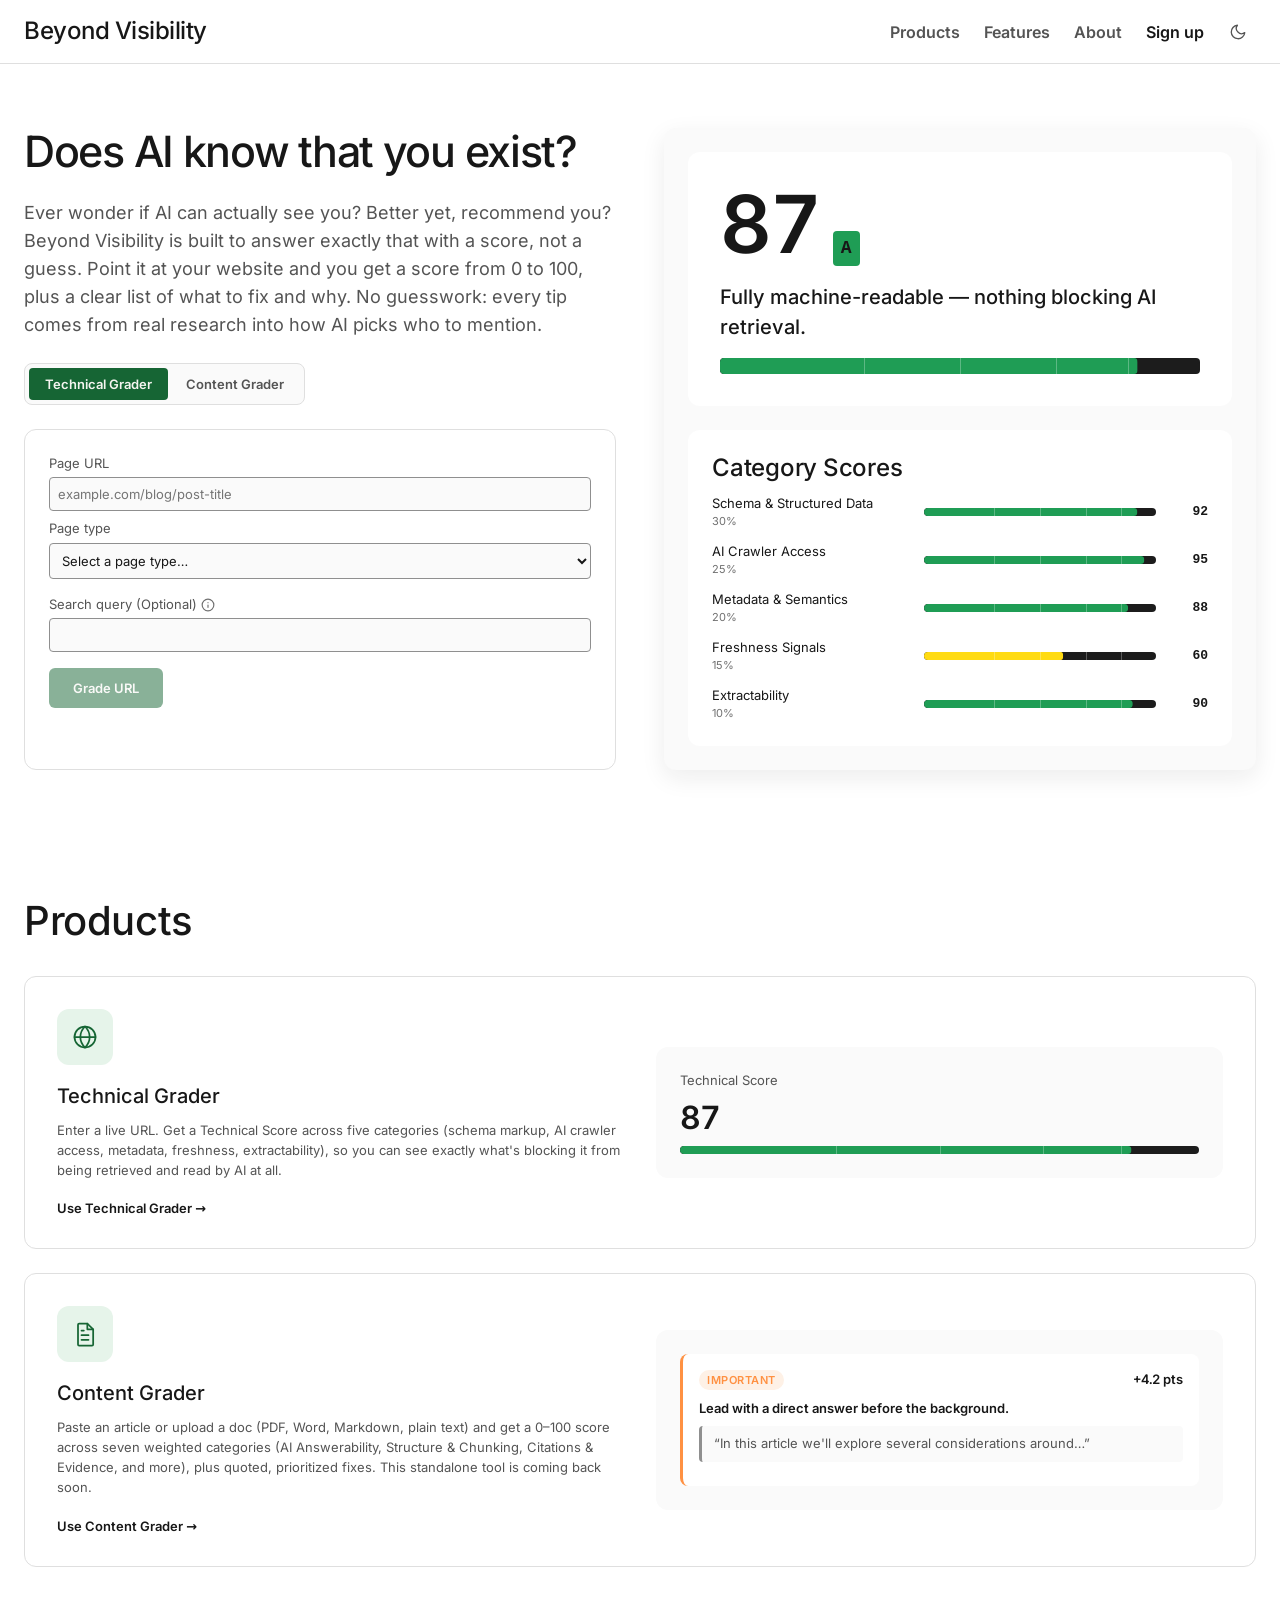
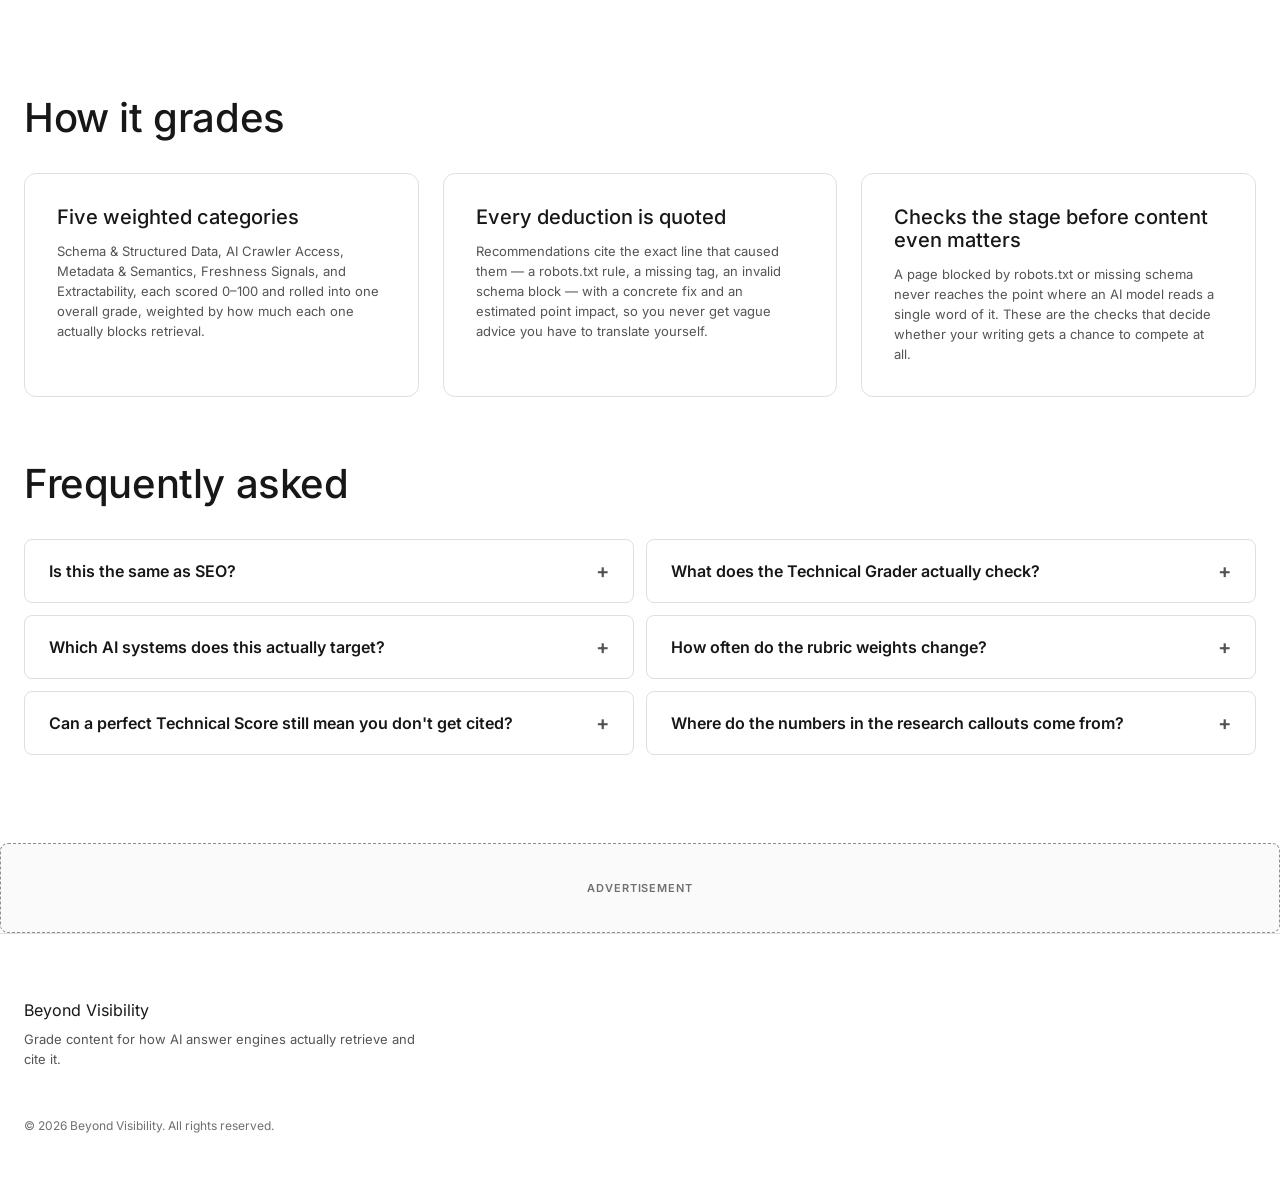
==== 101/index.html @ c67749f2 "Deploy of bhagya-d36/AEO-Grader@972a83f." ====
<!doctype html>
<html lang="en">
  <head>
    <meta charset="UTF-8" />
    <link rel="icon" type="image/svg+xml" href="/favicon.svg" />
    <meta name="viewport" content="width=device-width, initial-scale=1.0" />
    <meta name="color-scheme" content="light dark" />
    <meta name="theme-color" content="#ffffff" />

    <title>AEO & AISO Explained | Beyond Visibility</title>
    <meta name="description" content="What AEO and AISO mean, how they evolved from SEO, and exactly what Beyond Visibility measures so your content and site get cited by AI answer engines." />
    <link rel="canonical" href="https://beyondvisibility.live/101" />
    <meta name="robots" content="index,follow,max-snippet:-1,max-image-preview:large,max-video-preview:-1" />

    <meta property="og:type" content="article" />
    <meta property="og:title" content="AEO & AISO Explained | Beyond Visibility" />
    <meta property="og:description" content="What AEO and AISO mean, how they evolved from SEO, and exactly what Beyond Visibility measures so your content and site get cited by AI answer engines." />
    <meta property="og:url" content="https://beyondvisibility.live/101" />
    <meta property="og:image" content="https://beyondvisibility.live/og.png" />
    <meta property="og:site_name" content="Beyond Visibility" />
    <meta property="article:published_time" content="2026-08-23" />
    <meta property="article:modified_time" content="2026-09-10" />
    <meta name="twitter:card" content="summary_large_image" />
    <meta name="twitter:title" content="AEO & AISO Explained | Beyond Visibility" />
    <meta name="twitter:description" content="What AEO and AISO mean, how they evolved from SEO, and exactly what Beyond Visibility measures so your content and site get cited by AI answer engines." />
    <meta name="twitter:image" content="https://beyondvisibility.live/og.png" />

    <script type="application/ld+json">
    {
      "@context": "https://schema.org",
      "@graph": [
        {
          "@type": "TechArticle",
          "headline": "Getting cited is the new getting ranked",
          "description": "What AEO and AISO mean, how they evolved from SEO, and exactly what Beyond Visibility measures so your content and site get cited by AI answer engines.",
          "datePublished": "2026-08-23",
          "dateModified": "2026-09-10",
          "author": { "@type": "Person", "name": "Bhagya Dissanayake" },
          "publisher": {
            "@type": "Organization",
            "name": "Beyond Visibility",
            "url": "https://beyondvisibility.live/",
            "logo": "https://beyondvisibility.live/favicon.svg"
          },
          "mainEntityOfPage": "https://beyondvisibility.live/101",
          "speakable": {
            "@type": "SpeakableSpecification",
            "cssSelector": [".about-hero h1", ".about-hero-lead"]
          }
        },
        {
          "@type": "BreadcrumbList",
          "itemListElement": [
            { "@type": "ListItem", "position": 1, "name": "Home", "item": "https://beyondvisibility.live/" },
            { "@type": "ListItem", "position": 2, "name": "About", "item": "https://beyondvisibility.live/101" }
          ]
        }
      ]
    }
    </script>

    <script>
      (function () {
        try {
          var stored = localStorage.getItem("theme-preference");
          if (stored === "light" || stored === "dark") {
            document.documentElement.dataset.theme = stored;
          }
        } catch (e) {
          // localStorage unavailable (private mode, etc.) — falls back to
          // system preference via the CSS media query, no toggle persistence
        }
      })();
    </script>
    <script type="module" crossorigin src="/assets/main-W1hz02_T.js"></script>
    <link rel="stylesheet" crossorigin href="/assets/main-C7XiqVq6.css">
  </head>
  <body>
    <div id="root"><header class="marketing-nav"><div class="top-bar-brand"><a class="wordmark" href="/">Beyond Visibility</a></div><nav class="marketing-nav-links" aria-label="Primary"><div class="nav-dropdown"><button type="button" class="nav-dropdown-trigger" aria-haspopup="true">Products</button><ul class="nav-dropdown-menu"><li><a href="/#product-web-grader">Technical Grader</a></li><li><a href="/#product-content-grader">Content Grader</a></li></ul></div><a href="/#features">Features</a><a class="marketing-nav-link" href="/101" aria-current="page">About</a></nav><div class="marketing-nav-actions"><button type="button" class="link-button">Sign up</button><button type="button" class="theme-toggle" aria-label="Switch to dark mode" title="Switch to dark mode"><svg width="18" height="18" viewBox="0 0 24 24" fill="none" stroke="currentColor" stroke-width="1.75" stroke-linecap="round" stroke-linejoin="round" aria-hidden="true"><path d="M21 12.79A9 9 0 1 1 11.21 3 7 7 0 0 0 21 12.79z"></path></svg></button></div></header><main class="about"><div class="about-layout"><nav class="about-toc" aria-label="On this page"><span class="about-toc-heading">On this page</span><ul><li><button type="button" aria-current="true">The shift</button></li><li><button type="button">AEO, AISO</button></li><li><button type="button">From SEO to AEO</button></li><li><button type="button">What&#x27;s new, what&#x27;s not</button></li><li><button type="button">How engines read you</button></li><li><button type="button">What we measure</button></li><li><button type="button">How grading works</button></li><li><button type="button">Why it matters</button></li><li><button type="button">What we don&#x27;t claim</button></li></ul></nav><div class="about-content"><section class="about-hero"><span class="about-eyebrow">About Beyond Visibility</span><h1>Getting cited is the new getting ranked.</h1><p class="about-hero-lead">For twenty-five years, being found online meant ranking a page. Increasingly, it means being the sentence an AI model quotes when it answers someone directly: a different game, with different rules. This page covers what those rules are, where they came from, and exactly what Beyond Visibility measures to help you win at them.</p></section><section class="about-section" id="shift"><h2>The shift</h2><p>A search engine hands someone ten blue links and lets them do the reading. An answer engine reads for them, and once it has answered, most people never click through to check its sources.</p><div class="about-shift-compare" aria-hidden="true"><div class="about-shift-panel"><span class="about-shift-label">The old way</span><div class="about-serp-row"></div><div class="about-serp-row"></div><div class="about-serp-row"></div></div><div class="about-shift-panel about-shift-panel-answer"><span class="about-shift-label">The new way</span><div class="about-answer-block"><span class="about-answer-line"></span><span class="about-answer-line"></span><span class="about-answer-line about-answer-line-short"></span><div class="about-answer-chips"><span class="about-answer-chip">1</span><span class="about-answer-chip">2</span></div></div></div></div><p class="about-shift-caption">Only one of these rows has a chance of being you. The question the rest of this page answers: how do you get into it?</p></section><section class="about-section" id="letters"><h2>AEO and AISO, decoded</h2><p>AEO and AISO get used almost interchangeably online, but they&#x27;re not the same question. Beyond Visibility&#x27;s two products map onto exactly this split.</p><div class="about-letter-grid"><div class="feature-card about-letter-card"><span class="about-letter-abbr">AEO</span><h3>Answer Engine Optimization</h3><dl><dt>In plain English</dt><dd>Getting your content picked as the answer, or cited inside one, when there&#x27;s no single blue link to click.</dd><dt>Technically</dt><dd>Structuring and writing content so it can be extracted as a direct answer, or pulled into a generated summary as a cited source, by a retrieval-augmented system.</dd><dt>What it asks</dt><dd class="about-letter-asks">“If someone asks this question, would an AI actually lift an answer from my page, or cite it while answering?”</dd></dl></div><div class="feature-card about-letter-card"><span class="about-letter-abbr">AISO</span><h3>AI Search Optimization</h3><dl><dt>In plain English</dt><dd>The layer underneath AEO: making sure AI systems can find and read you at all.</dd><dt>Technically</dt><dd>The prerequisite technical layer (crawlability, structured data, machine-readable metadata) that decides whether a page is eligible for retrieval in the first place.</dd><dt>What it asks</dt><dd class="about-letter-asks">“Can an AI crawler even reach my page, parse it, and understand what it is?”</dd></dl></div></div><div class="about-callout"><p><strong>AISO</strong> gets you in the door. <strong>AEO</strong> gets you the answer, and the citation that can come with it. The Technical Grader scores AISO&#x27;s prerequisites from a live URL: crawler access, schema, metadata. AEO itself — whether what&#x27;s actually on the page is answer-shaped and citation-worthy — is what the Content Grader scores, and it&#x27;s coming back soon.</p></div></section><section class="about-section" id="evolution"><h2>How we got here: SEO → AEO</h2><p>None of this happened overnight. Each era optimized for a slightly different signal, and the signal AI answer engines optimize for today is the direct descendant of all of them.</p><ol class="about-timeline"><li><span class="about-timeline-years">1997–2011</span><div class="about-timeline-body"><h3>Keywords &amp; backlinks</h3><p>Rank by matching query keywords and counting inbound links. You optimized for the word, not the meaning.</p></div></li><li><span class="about-timeline-years">2011–2015</span><div class="about-timeline-body"><h3>Content quality &amp; E-E-A-T</h3><p>Panda and Penguin punish thin, spun content. Depth, expertise, and trustworthy sourcing start to outweigh keyword density.</p></div></li><li><span class="about-timeline-years">2015–2018</span><div class="about-timeline-body"><h3>Mobile-first &amp; voice</h3><p>Mobile-first indexing and voice assistants push writing toward direct, conversational answers to spoken questions.</p></div></li><li><span class="about-timeline-years">2018–2022</span><div class="about-timeline-body"><h3>Featured snippets &amp; answer boxes</h3><p>Search engines start answering directly on the results page. The boxed answer, nicknamed &quot;position zero,&quot; becomes the real prize, not the #1 blue link.</p></div></li><li><span class="about-timeline-years">2022–2024</span><div class="about-timeline-body"><h3>Generative answer engines arrive</h3><p>ChatGPT, Perplexity, and AI Overviews start synthesizing answers from multiple sources instead of listing links. The results page itself starts to disappear.</p></div></li><li><span class="about-timeline-years">2024–now</span><div class="about-timeline-body"><h3>AEO / AISO</h3><p>The target shifts from ranking a page to being the passage an AI model quotes, cites, or paraphrases when it answers someone directly.</p></div></li></ol></section><section class="about-section" id="carryover"><h2>What carried over, what&#x27;s new</h2><p>AEO isn&#x27;t a rejection of SEO. Most of the discipline transfers. The target just moved.</p><div class="about-compare"><div class="about-compare-col"><h3>Carried over</h3><ul><li>Clear, accurate, well-organized writing still wins</li><li>Technical crawlability (robots.txt, sitemaps, fast responses) is still table stakes</li><li>Authority and trust signals still matter, just evaluated per-passage now instead of only per-domain</li><li>Fresh, maintained content is still rewarded over stale content</li></ul></div><div class="about-compare-col"><h3>New in AEO</h3><ul><li>The unit of ranking is a 100–300 word passage, not a whole page</li><li>There&#x27;s no click-through or dwell-time signal: a model either quotes you or it doesn&#x27;t</li><li>Structured data tells a model what a passage is, not just what it says</li><li>A handful of named AI crawlers decide if you&#x27;re visible at all, before quality is ever judged</li></ul></div></div></section><section class="about-section" id="pipeline"><h2>How an answer engine actually reads your page</h2><p>Every answer engine (ChatGPT, Perplexity, Claude, Google&#x27;s AI Overviews) runs some version of the same retrieval pipeline. A page has to survive every stage to end up quoted. Miss one, and the rest of the page&#x27;s quality never even gets evaluated.</p><div class="about-pipeline"><div class="feature-card about-pipeline-stage"><div class="about-pipeline-head"><span class="about-pipeline-index">1</span><h3>Fetch</h3></div><p>The crawler requests your page. If robots.txt blocks it, the pipeline stops here: the model never sees a single word.</p><span class="about-pipeline-tag">AI Crawler Access</span></div><div class="feature-card about-pipeline-stage"><div class="about-pipeline-head"><span class="about-pipeline-index">2</span><h3>Parse</h3></div><p>HTML gets stripped to content. Heavy client-side rendering or a thin text shell behind a JS app can leave nothing worth parsing.</p><span class="about-pipeline-tag">Extractability</span></div><div class="feature-card about-pipeline-stage"><div class="about-pipeline-head"><span class="about-pipeline-index">3</span><h3>Chunk</h3></div><p>The page is cut into passages, typically 100–300 words. Clean heading hierarchy survives this step intact; a wandering wall of text gets chunked badly.</p><span class="about-pipeline-tag">Structure &amp; Chunking</span></div><div class="feature-card about-pipeline-stage"><div class="about-pipeline-head"><span class="about-pipeline-index">4</span><h3>Embed</h3></div><p>Each chunk becomes a numeric fingerprint of its meaning, so it can be matched against a query by similarity, not keyword overlap.</p><span class="about-pipeline-tag">Semantic Coverage</span></div><div class="feature-card about-pipeline-stage"><div class="about-pipeline-head"><span class="about-pipeline-index">5</span><h3>Retrieve</h3></div><p>The engine pulls the passages closest to the query. Topical completeness, not keyword stuffing, decides whether you&#x27;re even in the running.</p><span class="about-pipeline-tag">Semantic Coverage</span></div><div class="feature-card about-pipeline-stage"><div class="about-pipeline-head"><span class="about-pipeline-index">6</span><h3>Rerank</h3></div><p>Candidate passages are re-scored for relevance, authority, recency, and structural quality before the model reads them.</p><span class="about-pipeline-tag">Freshness &amp; Metadata</span></div><div class="feature-card about-pipeline-stage"><div class="about-pipeline-head"><span class="about-pipeline-index">7</span><h3>Synthesize</h3></div><p>The model drafts an answer from the surviving passages. Direct, answer-first writing is far easier to lift into a sentence than a slow windup.</p><span class="about-pipeline-tag">AI Answerability &amp; Clarity</span></div><div class="feature-card about-pipeline-stage"><div class="about-pipeline-head"><span class="about-pipeline-index">8</span><h3>Cite</h3></div><p>If the model quotes or attributes you, a citation or your name appears in the answer. Named sources and verifiable claims measurably raise the odds.</p><span class="about-pipeline-tag">Citations &amp; Factuality</span></div></div><div class="about-callout"><p>There is no position #1 in a retrieval pipeline, only <em>retrieved</em> or <em>not retrieved</em>. A page that&#x27;s perfect at every later stage is invisible if the very first stage, Fetch, blocks the crawler.</p></div></section><section class="about-section" id="measures"><h2>What Beyond Visibility measures</h2><p>Every weight below is a real number from the grading engine&#x27;s config, not a marketing round-up. It&#x27;s pulled straight from the same rubric each tool runs against.</p><div class="about-measures-group"><h3>Content Score<span class="coming-soon-badge">Coming soon</span></h3><p class="about-measures-note">This is the rubric the standalone Content Grader will use once it&#x27;s back — nothing on the site scores these seven categories today.</p><div class="about-weight-list"><div class="about-weight-row"><div class="about-weight-label"><span>AI Answerability</span><span class="about-weight-value">20%</span></div><div class="about-weight-track"><div class="about-weight-fill" style="width:60%"></div></div><p class="about-weight-body">Does each section answer the question up front, in a form an AI can lift straight out and quote?</p></div><div class="about-weight-row"><div class="about-weight-label"><span>Structure &amp; Chunking</span><span class="about-weight-value">18%</span></div><div class="about-weight-track"><div class="about-weight-fill" style="width:54%"></div></div><p class="about-weight-body">Clean heading hierarchy, right-sized passages, one idea per chunk: the shape retrieval actually reads.</p></div><div class="about-weight-row"><div class="about-weight-label"><span>Citations &amp; Evidence</span><span class="about-weight-value">15%</span></div><div class="about-weight-track"><div class="about-weight-fill" style="width:45%"></div></div><p class="about-weight-body">Named sources, attributed statistics, real quotations: the things that measurably lift citation rate.</p></div><div class="about-weight-row"><div class="about-weight-label"><span>Semantic Coverage</span><span class="about-weight-value">13%</span></div><div class="about-weight-track"><div class="about-weight-fill" style="width:39%"></div></div><p class="about-weight-body">Whether the full topic is covered, or an answer engine has to go fill the gaps from a competitor.</p></div><div class="about-weight-row"><div class="about-weight-label"><span>Clarity &amp; Fluency</span><span class="about-weight-value">12%</span></div><div class="about-weight-track"><div class="about-weight-fill" style="width:36%"></div></div><p class="about-weight-body">Prose an LLM can parse, summarize, and attribute accurately, without filler or hedging.</p></div><div class="about-weight-row"><div class="about-weight-label"><span>Factuality &amp; Verifiability</span><span class="about-weight-value">12%</span></div><div class="about-weight-track"><div class="about-weight-fill" style="width:36%"></div></div><p class="about-weight-body">Claims stated in checkable form, internally consistent, free of red-flag statistics.</p></div><div class="about-weight-row"><div class="about-weight-label"><span>Readability</span><span class="about-weight-value">10%</span></div><div class="about-weight-track"><div class="about-weight-fill" style="width:30%"></div></div><p class="about-weight-body">Reading-ease scores, sentence length, and scannability: the parseability floor underneath everything else.</p></div></div></div><div class="about-measures-group"><h3>Technical Grader: Technical Score</h3><div class="about-weight-list"><div class="about-weight-row"><div class="about-weight-label"><span>Schema &amp; Structured Data</span><span class="about-weight-value">30%</span></div><div class="about-weight-track"><div class="about-weight-fill" style="width:90%"></div></div><p class="about-weight-body">JSON-LD present and valid, matching the right type, with the fields that type requires.</p></div><div class="about-weight-row"><div class="about-weight-label"><span>AI Crawler Access</span><span class="about-weight-value">25%</span></div><div class="about-weight-track"><div class="about-weight-fill" style="width:75%"></div></div><p class="about-weight-body">Whether robots.txt and meta-robots actually let GPTBot, ClaudeBot, PerplexityBot, OAI-SearchBot, and Google-Extended in.</p></div><div class="about-weight-row"><div class="about-weight-label"><span>Metadata &amp; Semantics</span><span class="about-weight-value">20%</span></div><div class="about-weight-track"><div class="about-weight-fill" style="width:60%"></div></div><p class="about-weight-body">Title, description, canonical, Open Graph tags, language, landmarks: the basic contract every page owes a crawler.</p></div><div class="about-weight-row"><div class="about-weight-label"><span>Freshness Signals</span><span class="about-weight-value">15%</span></div><div class="about-weight-track"><div class="about-weight-fill" style="width:45%"></div></div><p class="about-weight-body">A machine-readable publish or modified date, and whether it&#x27;s actually recent.</p></div><div class="about-weight-row"><div class="about-weight-label"><span>Extractability</span><span class="about-weight-value">10%</span></div><div class="about-weight-track"><div class="about-weight-fill" style="width:30%"></div></div><p class="about-weight-body">Whether the content can be read as text without running JavaScript, and how much of the page is boilerplate.</p></div></div></div></section><section class="about-section" id="how-graded"><h2>How a grade actually gets produced</h2><ol class="about-steps"><li><span class="about-step-index">1</span><div><h3>Ingest</h3><p>Point the Technical Grader at a live URL. (Pasting raw text/Markdown or uploading a file — .md, .txt, .html, .docx — returns with the standalone Content Grader.)</p></div></li><li><span class="about-step-index">2</span><div><h3>Chunk</h3><p>Content is split into passages the same way a retrieval pipeline would: the unit every check below actually runs against.</p></div></li><li><span class="about-step-index">3</span><div><h3>Score</h3><p>For the Content Grader: deterministic analyzers (heading structure, reading-ease formulas, schema validation) run alongside an LLM judge scoring against a versioned rubric — a hybrid, not one black-box model call. The Technical Grader&#x27;s live scoring stops at the deterministic half: no chunking, no model call, five checks weighted and summed.</p></div></li><li><span class="about-step-index">4</span><div><h3>Aggregate</h3><p>Category scores are weighted and summed, then two hard caps apply: any category under 30 caps the overall at 75, and detected factual red flags cap Factuality at 40, so a single critical weakness can&#x27;t be averaged away.</p></div></li><li><span class="about-step-index">5</span><div><h3>Recommend</h3><p>Every failed or weak check becomes a recommendation: the exact passage that caused it, why it matters, a concrete rewrite, and an estimated point impact. Sorted by impact, with the top 3 surfaced as Quick Wins.</p></div></li></ol><div class="about-bands"><div class="about-band-row" data-band="A"><span class="about-band-label">A</span><span class="about-band-range">85–100</span><span class="about-band-meaning">Citation-ready: likely to be retrieved and cited as-is</span></div><div class="about-band-row" data-band="B"><span class="about-band-label">B</span><span class="about-band-range">70–84</span><span class="about-band-meaning">Strong: competitive, targeted fixes recommended</span></div><div class="about-band-row" data-band="C"><span class="about-band-label">C</span><span class="about-band-range">50–69</span><span class="about-band-meaning">Needs work: retrievable but unlikely to win citations</span></div><div class="about-band-row" data-band="D"><span class="about-band-label">D</span><span class="about-band-range">30–49</span><span class="about-band-meaning">Weak: major structural/content rework needed</span></div><div class="about-band-row" data-band="F"><span class="about-band-label">F</span><span class="about-band-range">0–29</span><span class="about-band-meaning">Not answer-ready: fundamental rewrite required</span></div></div></section><section class="about-section" id="worth"><h2>What it&#x27;s worth to you</h2><div class="about-worth-grid"><div class="feature-card about-worth-card"><h3>Content &amp; marketing teams</h3><p>Stop guessing why a competitor gets quoted and you don&#x27;t. Every deduction points at an exact sentence and a specific fix, not a vague &quot;improve your content&quot; score.</p></div><div class="feature-card about-worth-card"><h3>SEO &amp; growth</h3><p>AEO adds a new, largely uncontested channel: brand mentions inside AI answers don&#x27;t show up in a rank tracker, but they show up in traffic and pipeline. This gives you a way to actually see and improve that channel.</p></div><div class="feature-card about-worth-card"><h3>Engineering &amp; web teams</h3><p>The Technical Grader&#x27;s Technical Score turns robots.txt rules, schema gaps, and missing metadata (the kind of thing that silently blocks an entire crawler) into a prioritized, ticket-sized checklist.</p></div><div class="feature-card about-worth-card"><h3>Founders &amp; leadership</h3><p>A single 0–100 number you can track release over release, the same way you&#x27;d track page speed. Except this one tracks whether AI can see you at all.</p></div></div><div class="about-stat-strip"><div class="about-stat"><span class="about-stat-value">+41%</span><span class="about-stat-label">quotations</span></div><div class="about-stat"><span class="about-stat-value">+32%</span><span class="about-stat-label">statistics</span></div><div class="about-stat"><span class="about-stat-value">+30%</span><span class="about-stat-label">cited sources</span></div><div class="about-stat"><span class="about-stat-value">+28%</span><span class="about-stat-label">fluency</span></div></div><p class="about-stat-caption">Measured lift in AI-visibility from the Princeton GEO study: 10,000 queries across 25 domains. Every one of these is a scored check in the Content Score rubric above, not an assumption.</p></section><section class="about-section" id="honesty"><h2>What we don&#x27;t claim</h2><div class="about-honesty-list"><div class="feature-card about-honesty-item"><h3>No guaranteed citations</h3><p>No grader, including this one, can promise a specific AI model will quote you. Scores predict likelihood, not certainty.</p></div><div class="feature-card about-honesty-item"><h3>Off-page signals aren&#x27;t measured</h3><p>Brand mentions on forums (≈4× citation odds by the same research this grader is built on) and review-site presence (≈3×) matter, but can&#x27;t be read off a single page, so they show up as an informational checklist, not a scored category.</p></div><div class="feature-card about-honesty-item"><h3>Scores are directional, not absolute</h3><p>Rubric weights get revisited as retrieval research evolves, so a score is only directly comparable to another score from the same rubric version.</p></div><div class="feature-card about-honesty-item"><h3>We don&#x27;t fact-check the live web</h3><p>Factuality scores internal consistency and verifiability, whether a claim is stated in checkable form, not whether it&#x27;s actually true.</p></div></div></section><section class="about-cta"><h2>Grade a page. Takes about a minute.</h2><p>Paste a URL or an article and see exactly where it stands.</p><button type="button" class="cta-button cta-button--lg">Get started</button></section></div></div></main><footer class="site-footer"><div class="footer-inner"><div class="footer-brand"><span class="wordmark">Beyond Visibility</span><p class="footer-tagline">Grade content for how AI answer engines actually retrieve and cite it.</p></div></div><p class="footer-legal">© 2026 Beyond Visibility. All rights reserved.</p></footer></div>
  </body>
</html>
---- assets/main-C7XiqVq6.css ----
@font-face{font-family:Inter;font-style:normal;font-display:swap;font-weight:400;src:url(/assets/inter-cyrillic-ext-400-normal-BQZuk6qB.woff2)format("woff2"),url(/assets/inter-cyrillic-ext-400-normal-DQukG94-.woff)format("woff");unicode-range:U+460-52F,U+1C80-1C8A,U+20B4,U+2DE0-2DFF,U+A640-A69F,U+FE2E-FE2F}@font-face{font-family:Inter;font-style:normal;font-display:swap;font-weight:400;src:url(/assets/inter-cyrillic-400-normal-obahsSVq.woff2)format("woff2"),url(/assets/inter-cyrillic-400-normal-HOLc17fK.woff)format("woff");unicode-range:U+301,U+400-45F,U+490-491,U+4B0-4B1,U+2116}@font-face{font-family:Inter;font-style:normal;font-display:swap;font-weight:400;src:url(/assets/inter-greek-ext-400-normal-DGGRlc-M.woff2)format("woff2"),url(/assets/inter-greek-ext-400-normal-KugGGMne.woff)format("woff");unicode-range:U+1F??}@font-face{font-family:Inter;font-style:normal;font-display:swap;font-weight:400;src:url(/assets/inter-greek-400-normal-B4URO6DV.woff2)format("woff2"),url(/assets/inter-greek-400-normal-q2sYcFCs.woff)format("woff");unicode-range:U+370-377,U+37A-37F,U+384-38A,U+38C,U+38E-3A1,U+3A3-3FF}@font-face{font-family:Inter;font-style:normal;font-display:swap;font-weight:400;src:url(/assets/inter-vietnamese-400-normal-DMkecbls.woff2)format("woff2"),url(/assets/inter-vietnamese-400-normal-Bbgyi5SW.woff)format("woff");unicode-range:U+102-103,U+110-111,U+128-129,U+168-169,U+1A0-1A1,U+1AF-1B0,U+300-301,U+303-304,U+308-309,U+323,U+329,U+1EA0-1EF9,U+20AB}@font-face{font-family:Inter;font-style:normal;font-display:swap;font-weight:400;src:url(/assets/inter-latin-ext-400-normal-C1nco2VV.woff2)format("woff2"),url(/assets/inter-latin-ext-400-normal-77YHD8bZ.woff)format("woff");unicode-range:U+100-2BA,U+2BD-2C5,U+2C7-2CC,U+2CE-2D7,U+2DD-2FF,U+304,U+308,U+329,U+1D00-1DBF,U+1E00-1E9F,U+1EF2-1EFF,U+2020,U+20A0-20AB,U+20AD-20C0,U+2113,U+2C60-2C7F,U+A720-A7FF}@font-face{font-family:Inter;font-style:normal;font-display:swap;font-weight:400;src:url(/assets/inter-latin-400-normal-C38fXH4l.woff2)format("woff2"),url(/assets/inter-latin-400-normal-CyCys3Eg.woff)format("woff");unicode-range:U+??,U+131,U+152-153,U+2BB-2BC,U+2C6,U+2DA,U+2DC,U+304,U+308,U+329,U+2000-206F,U+20AC,U+2122,U+2191,U+2193,U+2212,U+2215,U+FEFF,U+FFFD}@font-face{font-family:Inter;font-style:normal;font-display:swap;font-weight:500;src:url(/assets/inter-cyrillic-ext-500-normal-B0yAr1jD.woff2)format("woff2"),url(/assets/inter-cyrillic-ext-500-normal-BmqWE9Dz.woff)format("woff");unicode-range:U+460-52F,U+1C80-1C8A,U+20B4,U+2DE0-2DFF,U+A640-A69F,U+FE2E-FE2F}@font-face{font-family:Inter;font-style:normal;font-display:swap;font-weight:500;src:url(/assets/inter-cyrillic-500-normal-BasfLYem.woff2)format("woff2"),url(/assets/inter-cyrillic-500-normal-CxZf_p3X.woff)format("woff");unicode-range:U+301,U+400-45F,U+490-491,U+4B0-4B1,U+2116}@font-face{font-family:Inter;font-style:normal;font-display:swap;font-weight:500;src:url(/assets/inter-greek-ext-500-normal-C4iEst2y.woff2)format("woff2"),url(/assets/inter-greek-ext-500-normal-2j5mBUwD.woff)format("woff");unicode-range:U+1F??}@font-face{font-family:Inter;font-style:normal;font-display:swap;font-weight:500;src:url(/assets/inter-greek-500-normal-BIZE56-Y.woff2)format("woff2"),url(/assets/inter-greek-500-normal-Xzm54t5V.woff)format("woff");unicode-range:U+370-377,U+37A-37F,U+384-38A,U+38C,U+38E-3A1,U+3A3-3FF}@font-face{font-family:Inter;font-style:normal;font-display:swap;font-weight:500;src:url(/assets/inter-vietnamese-500-normal-DOriooB6.woff2)format("woff2"),url(/assets/inter-vietnamese-500-normal-mJboJaSs.woff)format("woff");unicode-range:U+102-103,U+110-111,U+128-129,U+168-169,U+1A0-1A1,U+1AF-1B0,U+300-301,U+303-304,U+308-309,U+323,U+329,U+1EA0-1EF9,U+20AB}@font-face{font-family:Inter;font-style:normal;font-display:swap;font-weight:500;src:url(/assets/inter-latin-ext-500-normal-CV4jyFjo.woff2)format("woff2"),url(/assets/inter-latin-ext-500-normal-BxGbmqWO.woff)format("woff");unicode-range:U+100-2BA,U+2BD-2C5,U+2C7-2CC,U+2CE-2D7,U+2DD-2FF,U+304,U+308,U+329,U+1D00-1DBF,U+1E00-1E9F,U+1EF2-1EFF,U+2020,U+20A0-20AB,U+20AD-20C0,U+2113,U+2C60-2C7F,U+A720-A7FF}@font-face{font-family:Inter;font-style:normal;font-display:swap;font-weight:500;src:url(/assets/inter-latin-500-normal-Cerq10X2.woff2)format("woff2"),url(/assets/inter-latin-500-normal-BL9OpVg8.woff)format("woff");unicode-range:U+??,U+131,U+152-153,U+2BB-2BC,U+2C6,U+2DA,U+2DC,U+304,U+308,U+329,U+2000-206F,U+20AC,U+2122,U+2191,U+2193,U+2212,U+2215,U+FEFF,U+FFFD}@font-face{font-family:Inter;font-style:normal;font-display:swap;font-weight:600;src:url(/assets/inter-cyrillic-ext-600-normal-Dfes3d0z.woff2)format("woff2"),url(/assets/inter-cyrillic-ext-600-normal-Bcila6Z-.woff)format("woff");unicode-range:U+460-52F,U+1C80-1C8A,U+20B4,U+2DE0-2DFF,U+A640-A69F,U+FE2E-FE2F}@font-face{font-family:Inter;font-style:normal;font-display:swap;font-weight:600;src:url(/assets/inter-cyrillic-600-normal-CWCymEST.woff2)format("woff2"),url(/assets/inter-cyrillic-600-normal-4D_pXhcN.woff)format("woff");unicode-range:U+301,U+400-45F,U+490-491,U+4B0-4B1,U+2116}@font-face{font-family:Inter;font-style:normal;font-display:swap;font-weight:600;src:url(/assets/inter-greek-ext-600-normal-DRtmH8MT.woff2)format("woff2"),url(/assets/inter-greek-ext-600-normal-B8X0CLgF.woff)format("woff");unicode-range:U+1F??}@font-face{font-family:Inter;font-style:normal;font-display:swap;font-weight:600;src:url(/assets/inter-greek-600-normal-plRanbMR.woff2)format("woff2"),url(/assets/inter-greek-600-normal-BZpKdvQh.woff)format("woff");unicode-range:U+370-377,U+37A-37F,U+384-38A,U+38C,U+38E-3A1,U+3A3-3FF}@font-face{font-family:Inter;font-style:normal;font-display:swap;font-weight:600;src:url(/assets/inter-vietnamese-600-normal-Cc8MFFhd.woff2)format("woff2"),url(/assets/inter-vietnamese-600-normal-BuLX-rYi.woff)format("woff");unicode-range:U+102-103,U+110-111,U+128-129,U+168-169,U+1A0-1A1,U+1AF-1B0,U+300-301,U+303-304,U+308-309,U+323,U+329,U+1EA0-1EF9,U+20AB}@font-face{font-family:Inter;font-style:normal;font-display:swap;font-weight:600;src:url(/assets/inter-latin-ext-600-normal-D2bJ5OIk.woff2)format("woff2"),url(/assets/inter-latin-ext-600-normal-CIVaiw4L.woff)format("woff");unicode-range:U+100-2BA,U+2BD-2C5,U+2C7-2CC,U+2CE-2D7,U+2DD-2FF,U+304,U+308,U+329,U+1D00-1DBF,U+1E00-1E9F,U+1EF2-1EFF,U+2020,U+20A0-20AB,U+20AD-20C0,U+2113,U+2C60-2C7F,U+A720-A7FF}@font-face{font-family:Inter;font-style:normal;font-display:swap;font-weight:600;src:url(/assets/inter-latin-600-normal-LgqL8muc.woff2)format("woff2"),url(/assets/inter-latin-600-normal-CiBQ2DWP.woff)format("woff");unicode-range:U+??,U+131,U+152-153,U+2BB-2BC,U+2C6,U+2DA,U+2DC,U+304,U+308,U+329,U+2000-206F,U+20AC,U+2122,U+2191,U+2193,U+2212,U+2215,U+FEFF,U+FFFD}:root{--surface-0:#fff;--surface-1:#fff;--surface-2:#fafafa;--surface-3:#f0f0f0;--border:#dfdfdf;--border-strong:#8f8f8f;--text:#171717;--text-muted:#545454;--text-subtle:#707070;--text-placeholder:#9a9a9a;--accent:#166534;--accent-hover:#1a6b3f;--accent-press:#0f4c2b;--accent-fg:#f5f5f0;--accent-ring:#166534;--accent-bg:#e6f4ea;--score-fg:#171717;--score-excellent:#1f9d55;--score-good:#a3e635;--score-fair:#ffdb13;--score-weak:#ff9142;--score-poor:#ff5c4d;--meter-track:#1c1c1c;--meter-tick:#ffffff47;--danger:#ff5c4d;--danger-bg:#fdeceb;--warning:#ff9142;--warning-bg:#fef1e6;--neutral-badge:#545454;--neutral-badge-bg:#fafafa;--shadow-1:0 1px 2px #1717170f;--shadow-2:0 8px 24px #17171714;--shadow-3:0 16px 48px #17171724;--font-display:"Inter", system-ui, sans-serif;--font-sans:"Inter", system-ui, "Segoe UI", Roboto, sans-serif;--font-mono:ui-monospace, Menlo, Monaco, Consolas, "Liberation Mono", monospace;--text-2xs:11px;--text-xs:12px;--text-sm:13px;--text-base:16px;--text-md:18px;--text-lg:20px;--text-xl:24px;--text-2xl:32px;--text-3xl:40px;--text-score:clamp(56px, 8vw, 80px);--text-hero:clamp(40px, 5vw + 1rem, 64px);--space-1:4px;--space-2:8px;--space-3:12px;--space-4:16px;--space-6:24px;--space-8:32px;--space-12:48px;--space-16:64px;--radius-sm:4px;--radius-md:8px;--radius-lg:12px;--radius-xl:16px;--radius-full:999px;--radius-btn:6px;--dur-fast:.12s;--dur-normal:.2s;--dur-slow:.32s;--ease-out:cubic-bezier(0, 0, .2, 1);--ease-in:cubic-bezier(.4, 0, 1, 1);--ease-in-out:cubic-bezier(.4, 0, .2, 1);font:var(--text-base) / 1.5 var(--font-sans);--lightningcss-light:initial;--lightningcss-dark: ;color-scheme:light dark;color:var(--text);background:var(--surface-0);font-synthesis:none;text-rendering:optimizelegibility;-webkit-font-smoothing:antialiased;-moz-osx-font-smoothing:grayscale}@media (prefers-color-scheme:dark){:root{--lightningcss-light: ;--lightningcss-dark:initial}:root:not([data-theme=light]){--surface-0:#1c1c1c;--surface-1:#202020;--surface-2:#282828;--surface-3:#323232;--border:#2e2e2e;--border-strong:#757575;--text:#ededed;--text-muted:#a8a8a8;--text-subtle:#949494;--text-placeholder:#6e6e6e;--accent:#1f9d55;--accent-hover:#2ba35f;--accent-press:#1e9752;--accent-fg:#171717;--accent-ring:#2ba35f;--accent-bg:#16281c;--danger-bg:#2b1a17;--warning-bg:#2b220f;--neutral-badge:#a8a8a8;--neutral-badge-bg:#282828;--shadow-1:0 1px 2px #0006;--shadow-2:0 8px 24px #00000073;--shadow-3:0 16px 48px #0000008c}}:root[data-theme=dark]{--surface-0:#1c1c1c;--surface-1:#202020;--surface-2:#282828;--surface-3:#323232;--border:#2e2e2e;--border-strong:#757575;--text:#ededed;--text-muted:#a8a8a8;--text-subtle:#949494;--text-placeholder:#6e6e6e;--accent:#1f9d55;--accent-hover:#2ba35f;--accent-press:#1e9752;--accent-fg:#171717;--accent-ring:#2ba35f;--accent-bg:#16281c;--danger-bg:#2b1a17;--warning-bg:#2b220f;--neutral-badge:#a8a8a8;--neutral-badge-bg:#282828;--shadow-1:0 1px 2px #0006;--shadow-2:0 8px 24px #00000073;--shadow-3:0 16px 48px #0000008c}*{box-sizing:border-box}body{margin:0}h1{font-family:var(--font-display);letter-spacing:-.02em;color:var(--text);margin:0;font-weight:500;line-height:1.1}h2,h3{font-family:var(--font-sans);color:var(--text);margin:0;font-weight:500;line-height:1.15}p{margin:0}button{font-family:var(--font-sans);cursor:pointer}textarea,input,select{font-family:var(--font-sans);font-size:var(--text-sm)}.theme-toggle{width:36px;height:36px;color:var(--text-muted);transition:color var(--dur-fast) var(--ease-out);background:0 0;border:none;flex-shrink:0;justify-content:center;align-items:center;display:inline-flex}.theme-toggle:hover{color:var(--text)}:focus-visible{outline:2px solid var(--accent-ring);outline-offset:2px;border-radius:var(--radius-sm)}@media (prefers-reduced-motion:reduce){*,:before,:after{scroll-behavior:auto!important;transition-duration:.01ms!important;animation-duration:.01ms!important;animation-iteration-count:1!important}}.app{min-height:100vh}.top-bar{z-index:10;justify-content:space-between;align-items:center;gap:var(--space-6);height:60px;padding:0 var(--space-6);background:var(--surface-0);border-bottom:1px solid var(--border);display:flex;position:sticky;top:0}.top-bar-brand{align-items:baseline;gap:var(--space-2);display:flex}.top-bar-brand .wordmark{cursor:pointer;font-family:var(--font-display);font-weight:500;font-size:var(--text-xl);letter-spacing:-.02em;color:var(--text);background:0 0;border:none;padding:0;line-height:1.1;text-decoration:none}.workspace{gap:var(--space-8);width:100%;max-width:1440px;padding:var(--space-8) var(--space-6) var(--space-16);grid-template-columns:1fr;margin:0 auto;display:grid}.input-pane{gap:var(--space-2);flex-direction:column;min-width:0;display:flex}.pane-label{font-family:var(--font-mono);font-size:var(--text-2xs);letter-spacing:.08em;text-transform:uppercase;color:var(--text-subtle);margin-bottom:var(--space-2);font-weight:600}.results-pane{min-width:0}.coming-soon{width:100%;max-width:1440px;padding:var(--space-16) var(--space-6);justify-content:center;margin:0 auto;display:flex}.coming-soon-card{align-items:flex-start;gap:var(--space-4);max-width:56ch;padding:var(--space-8);background:var(--surface-2);border:1px solid var(--border);border-radius:var(--radius-lg);flex-direction:column;display:flex}.coming-soon-card h1{font-size:var(--text-2xl);letter-spacing:-.01em;margin:0}.coming-soon-card p{color:var(--text-muted);line-height:1.55}@media (width>=960px){.workspace{align-items:start;gap:var(--space-12);grid-template-columns:400px 1fr}.input-pane{top:calc(60px + var(--space-8));position:sticky}}.category-bars h2,.recommendations h2{font-size:var(--text-xl);letter-spacing:-.01em}.grade-form{gap:var(--space-2);background:var(--surface-1);border:1px solid var(--border);border-radius:var(--radius-lg);padding:var(--space-6);flex-direction:column;display:flex}.field-label{font-weight:600;font-size:var(--text-sm)}.field-label-row{align-items:center;gap:var(--space-1);display:flex}.info-tooltip{color:var(--text-subtle);cursor:help;display:inline-flex;position:relative}.info-tooltip:hover,.info-tooltip:focus-visible{color:var(--text)}.info-tooltip-text{top:calc(100% + var(--space-2));width:max-content;max-width:220px;padding:var(--space-2) var(--space-3);border-radius:var(--radius-sm);background:var(--surface-2);border:1px solid var(--border-strong);color:var(--text);font-size:var(--text-xs);text-align:center;opacity:0;visibility:hidden;transition:opacity var(--dur-fast) var(--ease-out);pointer-events:none;z-index:10;font-weight:400;line-height:1.4;position:absolute;left:50%;transform:translate(-50%)}.info-tooltip:hover .info-tooltip-text,.info-tooltip:focus-visible .info-tooltip-text{opacity:1;visibility:visible}.visually-hidden{clip:rect(0, 0, 0, 0);white-space:nowrap;border:0;width:1px;height:1px;margin:-1px;padding:0;position:absolute;overflow:hidden}.content-label-row{justify-content:space-between;align-items:center;gap:var(--space-2) var(--space-3);flex-wrap:wrap;display:flex}.attach-btn{align-items:center;gap:var(--space-1);color:var(--text-muted);border:1px solid var(--border-strong);border-radius:var(--radius-btn);padding:var(--space-1) var(--space-2);font-size:var(--text-xs);transition:border-color var(--dur-fast) var(--ease-out), color var(--dur-fast) var(--ease-out);background:0 0;font-weight:600;display:inline-flex}.attach-btn:hover:not(:disabled){border-color:var(--text);color:var(--text)}.attach-btn:active:not(:disabled){transform:scale(.97)}.attach-btn:disabled{opacity:.6;cursor:not-allowed}.file-chip{align-self:flex-start;align-items:center;gap:var(--space-2);font-family:var(--font-mono);font-size:var(--text-xs);color:var(--text-muted);background:var(--surface-2);border-radius:var(--radius-full);padding:var(--space-1) var(--space-1) var(--space-1) var(--space-3);display:inline-flex}.file-chip-clear{border-radius:var(--radius-full);width:24px;height:24px;color:var(--text-subtle);font-size:var(--text-sm);transition:background var(--dur-fast) var(--ease-out), color var(--dur-fast) var(--ease-out);background:0 0;border:none;justify-content:center;align-items:center;line-height:1;display:inline-flex}.file-chip-clear:hover{background:var(--surface-3);color:var(--text)}.attach-error{font-size:var(--text-sm);color:var(--danger)}textarea{border:1px solid var(--border-strong);border-radius:var(--radius-md);width:100%;padding:var(--space-3);background:var(--surface-2);color:var(--text);resize:vertical;transition:border-color var(--dur-fast) var(--ease-out)}textarea:hover{border-color:var(--text)}.word-count{font-family:var(--font-mono);font-variant-numeric:tabular-nums;font-size:var(--text-sm);color:var(--text-muted);text-align:right}.optional-fields{gap:var(--space-3);margin:var(--space-2) 0;grid-template-columns:repeat(auto-fit,minmax(180px,1fr));display:grid}.field{gap:var(--space-1);flex-direction:column;display:flex}.field label{font-size:var(--text-sm);color:var(--text-muted)}.field input,.field select{border:1px solid var(--border-strong);border-radius:var(--radius-sm);padding:var(--space-2);background:var(--surface-2);color:var(--text);transition:border-color var(--dur-fast) var(--ease-out)}.field input:hover,.field select:hover{border-color:var(--text)}.grade-form button[type=submit]{align-self:flex-start;align-items:center;gap:var(--space-2);background:var(--accent);color:var(--accent-fg);border-radius:var(--radius-btn);padding:var(--space-3) var(--space-6);font-size:var(--text-sm);transition:background var(--dur-fast) var(--ease-out), transform var(--dur-fast) var(--ease-out);border:none;font-weight:600;display:inline-flex}.grade-form button[type=submit]:hover:not(:disabled){background:var(--accent-hover)}.grade-form button[type=submit]:active:not(:disabled){background:var(--accent-press);transform:scale(.97)}.grade-form button[type=submit]:disabled{opacity:.5;cursor:not-allowed}.btn-spinner{border-radius:var(--radius-full);width:14px;height:14px;animation:spin var(--dur-slow) linear infinite;border:2px solid;border-top-color:#0000}@keyframes spin{to{transform:rotate(360deg)}}.error-banner{margin-top:var(--space-3);padding:var(--space-3) var(--space-4);border-radius:var(--radius-md);background:var(--danger-bg);color:var(--danger);font-size:var(--text-sm)}.results-reveal{gap:var(--space-8);flex-direction:column;display:flex}.score-card{gap:var(--space-4);background:var(--surface-1);border:1px solid var(--border);border-radius:var(--radius-lg);padding:var(--space-8);flex-direction:column;display:flex}.verdict{align-items:baseline;gap:var(--space-3);display:flex}.verdict-score{font-family:var(--font-display);font-weight:800;font-size:var(--text-score);letter-spacing:-.02em;font-variant-numeric:tabular-nums;color:var(--text);line-height:1}.verdict-band{font-family:var(--font-mono);font-size:var(--text-md);color:var(--score-fg);background:var(--tier-color);border-radius:var(--radius-sm);padding:var(--space-1) var(--space-2);font-weight:700}.verdict-meaning{font-size:var(--text-lg);color:var(--text);max-width:60ch;font-weight:500}.versions{font-family:var(--font-mono);font-size:var(--text-xs);color:var(--text-subtle);margin-top:var(--space-2)!important}.warnings{color:var(--warning);font-size:var(--text-sm);margin:var(--space-1) 0;padding-left:var(--space-4)}.meter{align-items:center;display:flex}.meter-track{background:var(--meter-track);border-radius:var(--radius-sm);flex:1;position:relative;overflow:hidden}.meter-sm .meter-track{height:var(--space-2)}.meter-lg .meter-track{height:var(--space-4)}.meter-fill{border-radius:var(--radius-sm);background-color:var(--tier-color);transform-origin:0;width:100%;height:100%;animation:meter-fill var(--dur-slow) var(--ease-out) both;animation-delay:.2s;display:block}@keyframes meter-fill{0%{transform:scaleX(0)}to{transform:scaleX(var(--meter-scale))}}.meter-tick{background:var(--meter-tick);width:1px;position:absolute;top:0;bottom:0}.page-summary{align-items:baseline;gap:var(--space-2) var(--space-3);font-size:var(--text-sm);flex-wrap:wrap;display:flex}.page-summary-url{font-family:var(--font-mono);color:var(--text);word-break:break-all}.page-summary-meta,.score-card-na .verdict-score{color:var(--text-subtle)}.category-bars{background:var(--surface-1);border:1px solid var(--border);border-radius:var(--radius-lg);padding:var(--space-6)}.category-row{align-items:center;gap:var(--space-3);margin-top:var(--space-3);grid-template-columns:200px 1fr 40px;display:grid}.category-label{font-size:var(--text-sm);flex-direction:column;display:flex}.category-weight{font-size:var(--text-2xs);color:var(--text-subtle)}.category-score{font-family:var(--font-mono);font-variant-numeric:tabular-nums;text-align:right;font-weight:600;font-size:var(--text-sm)}@media (width<=520px){.category-row{row-gap:var(--space-1);grid-template-columns:1fr auto}.category-row>:first-child{grid-area:1/1}.category-row>:last-child{grid-area:1/2}.category-row>:nth-child(2){grid-area:2/1/auto/-1}}.recommendations h2{margin-top:var(--space-6);margin-bottom:var(--space-3)}.recommendations h2:first-child{margin-top:0}.no-recommendations{color:var(--text-muted)}.recommendation-list,.recommendation-groups{gap:var(--space-3);flex-direction:column;display:flex}.recommendation-group{background:var(--surface-1);border:1px solid var(--border);border-radius:var(--radius-md);padding:var(--space-3) var(--space-4)}.recommendation-group summary{cursor:pointer;align-items:center;gap:var(--space-3);list-style:none;display:flex}.recommendation-group summary::-webkit-details-marker{display:none}.recommendation-group summary:after{content:"+";font-size:var(--text-lg);color:var(--text-muted);transition:transform var(--dur-fast) var(--ease-out);flex-shrink:0;margin-left:auto}.recommendation-group[open] summary:after{transform:rotate(45deg)}.recommendation-group-count{font-size:var(--text-sm);color:var(--text-muted)}.recommendation-group[open] .recommendation-list{margin-top:var(--space-3)}.recommendation{background:var(--surface-1);box-shadow:var(--shadow-1);border-radius:var(--radius-md);padding:var(--space-4);border-left-style:solid;border-left-width:3px}.quick-wins .recommendation{background:var(--surface-2)}.recommendation.severity-critical{border-left-color:var(--danger)}.recommendation.severity-important{border-left-color:var(--warning)}.recommendation.severity-nice_to_have{border-left-color:var(--neutral-badge)}.recommendation-header{margin-bottom:var(--space-2);justify-content:space-between;align-items:center;display:flex}.recommendation-tags{align-items:center;gap:var(--space-2);display:flex}.severity-badge,.source-badge,.coming-soon-badge{font-size:var(--text-2xs);text-transform:uppercase;letter-spacing:.05em;padding:2px var(--space-2);border-radius:var(--radius-full);font-weight:700}.coming-soon-badge{margin-left:var(--space-2);background:var(--neutral-badge-bg);color:var(--neutral-badge);border:1px solid var(--border);white-space:nowrap;vertical-align:middle;display:inline-block}.severity-badge.severity-critical{background:var(--danger-bg);color:var(--danger)}.severity-badge.severity-important{background:var(--warning-bg);color:var(--warning)}.severity-badge.severity-nice_to_have{background:var(--neutral-badge-bg);color:var(--neutral-badge)}.source-badge{background:var(--surface-2);color:var(--text-muted);border:1px solid var(--border)}.recommendation-impact,.recommendation-group-impact{font-family:var(--font-sans);font-variant-numeric:tabular-nums;font-size:var(--text-sm);color:var(--text);font-weight:600}.recommendation-what{font-weight:600;margin-bottom:var(--space-2)!important}.recommendation-quote{padding:var(--space-2) var(--space-3);background:var(--surface-2);border-left:3px solid var(--border-strong);border-radius:var(--radius-sm);font-style:italic;font-size:var(--text-sm);color:var(--text-muted);margin:var(--space-2) 0!important}.recommendation-why,.recommendation-how{font-size:var(--text-sm);color:var(--text-muted);margin-top:var(--space-1)!important}.results-skeleton{position:relative}.skeleton-shapes{gap:var(--space-8);flex-direction:column;display:flex}.skeleton-block{background:var(--surface-2)}.results-skeleton-loading .skeleton-block{animation:skeleton-pulse var(--dur-slow) var(--ease-in-out) infinite alternate}.results-skeleton-teaser .skeleton-block{opacity:.4}@keyframes skeleton-pulse{0%{opacity:1}to{opacity:.55}}@media (prefers-reduced-motion:reduce){.results-skeleton-loading .skeleton-block{opacity:.75;animation:none}}.skeleton-line{border-radius:var(--radius-sm);height:16px}.skeleton-verdict-score{width:120px;height:var(--text-score);border-radius:var(--radius-sm)}.skeleton-verdict-band{border-radius:var(--radius-sm);width:40px;height:28px}.skeleton-meter-lg{height:var(--space-4);border-radius:var(--radius-sm)}.skeleton-meter-sm{height:var(--space-2);border-radius:var(--radius-sm)}.skeleton-rec-card{border-radius:var(--radius-md);height:88px}.teaser-overlay{text-align:center;justify-content:center;align-items:center;gap:var(--space-2);padding:var(--space-6);background:color-mix(in srgb, var(--surface-0) 80%, transparent);flex-direction:column;display:flex;position:absolute;inset:0}.teaser-overlay h2{font-size:var(--text-lg)}.teaser-overlay p{font-size:var(--text-sm);color:var(--text-muted);max-width:40ch}.loading-overlay{justify-content:center;align-items:center;gap:var(--space-3);padding:var(--space-6);background:color-mix(in srgb, var(--surface-0) 80%, transparent);flex-direction:column;display:flex;position:absolute;inset:0}.loading-title{font-size:var(--text-md);color:var(--text);font-weight:600}.loading-verb{animation:verb-in var(--dur-normal) var(--ease-out);display:inline-block}@keyframes verb-in{0%{opacity:0;transform:translateY(4px)}to{opacity:1;transform:translateY(0)}}.loading-detail{font-size:var(--text-sm);color:var(--text-muted)}.loading-spinner{width:56px;height:56px;color:var(--accent);animation:1.2s steps(12,end) infinite spin}.top-nav{align-items:center;gap:var(--space-6);display:flex}.top-nav-link{color:var(--text-muted);font-size:var(--text-base);padding:var(--space-1) 0;transition:color var(--dur-fast) var(--ease-out);background:0 0;border:none;align-items:center;font-weight:600;display:inline-flex;position:relative}.top-nav-link:hover,.top-nav-link[aria-current=page]{color:var(--text)}.top-nav-link[aria-current=page]:after{content:"";border-radius:var(--radius-full);background:var(--accent);height:2px;position:absolute;bottom:-2px;left:0;right:0}.top-bar-actions{align-items:center;gap:var(--space-4);display:flex}.account-menu{align-items:center;gap:var(--space-3);display:flex}.usage-indicator{font-family:var(--font-mono);font-variant-numeric:tabular-nums;font-size:var(--text-xs);color:var(--text-muted);white-space:nowrap}.account-email{font-size:var(--text-sm);color:var(--text-muted);text-overflow:ellipsis;white-space:nowrap;max-width:180px;overflow:hidden}.account-sign-out{border:1px solid var(--border-strong);border-radius:var(--radius-btn);color:var(--text-muted);font-size:var(--text-xs);padding:var(--space-1) var(--space-2);transition:border-color var(--dur-fast) var(--ease-out), color var(--dur-fast) var(--ease-out);background:0 0;font-weight:600}.account-sign-out:hover{border-color:var(--text);color:var(--text)}@media (width<=640px){.account-email{display:none}}.sign-in-modal-backdrop{z-index:20;padding:var(--space-6);background:color-mix(in srgb, var(--surface-0) 72%, transparent);justify-content:center;align-items:center;display:flex;position:fixed;inset:0}.sign-in-card{align-items:flex-start;gap:var(--space-3);background:var(--surface-1);width:100%;max-width:420px;box-shadow:var(--shadow-3);border-radius:var(--radius-lg);padding:var(--space-8);flex-direction:column;display:flex;position:relative}.sign-in-close{top:var(--space-1);right:var(--space-1);border-radius:var(--radius-full);width:44px;height:44px;color:var(--text-subtle);font-size:var(--text-lg);transition:background var(--dur-fast) var(--ease-out), color var(--dur-fast) var(--ease-out);background:0 0;border:none;justify-content:center;align-items:center;line-height:1;display:inline-flex;position:absolute}.sign-in-close:hover{background:var(--surface-3);color:var(--text)}.sign-in-card h2{font-size:var(--text-xl)}.sign-in-copy{font-size:var(--text-sm);color:var(--text-muted)}.auth-form{gap:var(--space-3);width:100%;margin-top:var(--space-2);flex-direction:column;display:flex}.auth-submit{justify-content:center;width:100%}.auth-switch{gap:var(--space-2) var(--space-4);flex-wrap:wrap;display:flex}.provider-buttons{gap:var(--space-2);width:100%;margin-top:var(--space-2);flex-direction:column;display:flex}.provider-button{background:var(--surface-2);color:var(--text);border:1px solid var(--border-strong);border-radius:var(--radius-btn);padding:var(--space-2) var(--space-4);font-size:var(--text-sm);transition:border-color var(--dur-fast) var(--ease-out);justify-content:center;align-items:center;font-weight:600;text-decoration:none;display:flex}.provider-button:hover{border-color:var(--text)}.dev-sign-in{margin-top:var(--space-2);padding:var(--space-3);border:1px dashed var(--border-strong);border-radius:var(--radius-md)}.dev-sign-in-note{font-size:var(--text-xs);color:var(--text-subtle);margin-bottom:var(--space-2)!important}.dev-sign-in-note code{font-family:var(--font-mono)}.dev-sign-in-button{background:var(--surface-2);color:var(--text);border:1px solid var(--border-strong);border-radius:var(--radius-btn);padding:var(--space-2) var(--space-4);font-size:var(--text-sm);font-weight:600}.dev-sign-in-button:hover{border-color:var(--text)}.verify-email-banner{justify-content:space-between;align-items:center;gap:var(--space-3);padding:var(--space-3) var(--space-6);background:var(--surface-2);border-bottom:1px solid var(--border);font-size:var(--text-sm);color:var(--text);flex-wrap:wrap;display:flex}.verify-email-banner button{border:1px solid var(--border-strong);border-radius:var(--radius-btn);color:var(--text);font-size:var(--text-xs);padding:var(--space-1) var(--space-3);transition:border-color var(--dur-fast) var(--ease-out);background:0 0;flex-shrink:0;font-weight:600}.verify-email-banner button:hover:not(:disabled){border-color:var(--text)}.verify-email-banner button:disabled{opacity:.6;cursor:not-allowed}.ad-slot{min-height:90px;margin-top:var(--space-6);background:var(--surface-2);border:1px dashed var(--border-strong);border-radius:var(--radius-md);justify-content:center;align-items:center;display:flex}.ad-slot-label{font-size:var(--text-2xs);letter-spacing:.08em;text-transform:uppercase;color:var(--text-subtle);font-weight:600}@media (width<=768px){.grade-form button[type=submit],.field input,.field select,.account-sign-out,.top-nav-link{min-height:44px}}@keyframes easter-egg-in{0%{opacity:0;transform:translateY(12px)}to{opacity:1;transform:translateY(0)}}.easter-egg-toast{right:var(--space-6);bottom:var(--space-6);z-index:30;align-items:center;gap:var(--space-3);padding:var(--space-4) var(--space-6);background:var(--surface-1);border:1px solid var(--border);border-radius:var(--radius-lg);box-shadow:var(--shadow-3);animation:easter-egg-in var(--dur-normal) var(--ease-out) both;display:flex;position:fixed}.easter-egg-toast-emoji{font-size:var(--text-xl)}.easter-egg-toast-title{font-size:var(--text-2xs);text-transform:uppercase;letter-spacing:.05em;color:var(--text-subtle);font-weight:700;display:block}.easter-egg-toast-name{font-family:var(--font-display);font-weight:600;font-size:var(--text-base);color:var(--text);display:block}.about{display:block}.about-layout{max-width:1280px;padding:0 var(--space-6) var(--space-16);gap:var(--space-8);grid-template-columns:1fr;margin:0 auto;display:grid}.about-hero{max-width:760px;padding:var(--space-16) 0 var(--space-8);gap:var(--space-4);flex-direction:column;display:flex}.about-eyebrow{font-size:var(--text-sm);text-transform:uppercase;letter-spacing:.05em;color:var(--accent);font-weight:700}.about-hero h1{font-size:var(--text-hero);letter-spacing:-.03em;font-weight:500}.about-hero-lead{font-size:var(--text-md);color:var(--text-muted);max-width:68ch;line-height:1.55}.about-toc{display:none}@media (width>=1080px){.about-layout{grid-template-columns:220px 1fr;align-items:start}.about-toc{max-height:calc(100vh - 120px);display:block;position:sticky;top:96px;overflow-y:auto}}.about-toc-heading{font-size:var(--text-2xs);text-transform:uppercase;letter-spacing:.05em;color:var(--text-subtle);margin-bottom:var(--space-3);font-weight:700;display:block}.about-toc ul{gap:var(--space-1);flex-direction:column;margin:0;padding:0;list-style:none;display:flex}.about-toc button{text-align:left;width:100%;padding:var(--space-2) var(--space-3);border-radius:var(--radius-sm);font-family:inherit;font-size:var(--text-sm);color:var(--text-muted);transition:color var(--dur-fast) var(--ease-out), background var(--dur-fast) var(--ease-out);background:0 0;border:none;display:block}.about-toc button:hover{color:var(--text)}.about-toc button[aria-current=true]{color:var(--text);background:var(--surface-2);font-weight:600}.about-section{padding:var(--space-16) 0;scroll-margin-top:96px}.about-hero+.about-section{padding-top:0}.about-content>.about-section+.about-section,.about-content>.about-cta{border-top:1px solid var(--border)}.about-section h2{font-size:var(--text-2xl);letter-spacing:-.01em;margin-bottom:var(--space-4)}.about-section>p{max-width:72ch;font-size:var(--text-base);color:var(--text-muted);line-height:1.6}.about-section>p+p{margin-top:var(--space-3)}.about-callout{margin-top:var(--space-6);padding:var(--space-6);background:var(--accent-bg);border:1px solid var(--accent);border-radius:var(--radius-lg)}.about-callout p{font-size:var(--text-base);color:var(--text);margin:0;line-height:1.6}.about-shift-compare{gap:var(--space-6);margin-top:var(--space-8);grid-template-columns:1fr;display:grid}@media (width>=700px){.about-shift-compare{grid-template-columns:1fr 1fr}}.about-shift-panel{gap:var(--space-4);padding:var(--space-6);background:var(--surface-2);border:1px solid var(--border);border-radius:var(--radius-lg);flex-direction:column;display:flex}.about-shift-panel-answer{background:var(--surface-1);border-color:var(--accent)}.about-shift-label{font-size:var(--text-2xs);text-transform:uppercase;letter-spacing:.05em;color:var(--text-subtle);font-weight:700}.about-serp-row{padding-bottom:var(--space-3);border-bottom:1px solid var(--border);flex-direction:column;gap:6px;display:flex}.about-serp-row:last-child{border-bottom:none;padding-bottom:0}.about-serp-row:before,.about-serp-row:after{content:"";background:var(--border-strong);opacity:.5;border-radius:3px;display:block}.about-serp-row:before{width:55%;height:9px}.about-serp-row:after{opacity:.3;width:85%;height:7px}.about-answer-block{flex-direction:column;gap:8px;display:flex}.about-answer-line{background:var(--accent);opacity:.55;border-radius:3px;width:100%;height:9px;display:block}.about-answer-line-short{width:65%}.about-answer-chips{gap:var(--space-2);margin-top:var(--space-1);display:flex}.about-answer-chip{border-radius:var(--radius-full);background:var(--accent-bg);width:20px;height:20px;color:var(--accent);font-size:var(--text-2xs);justify-content:center;align-items:center;font-weight:700;display:inline-flex}.about-shift-caption{margin-top:var(--space-4);font-size:var(--text-sm);color:var(--text-subtle)}.about-letter-grid{gap:var(--space-6);margin-top:var(--space-8);grid-template-columns:1fr;display:grid}@media (width>=700px){.about-letter-grid{grid-template-columns:repeat(2,1fr)}}.about-letter-abbr{border-radius:var(--radius-lg);background:var(--accent-bg);width:56px;height:56px;color:var(--accent);font-family:var(--font-display);font-weight:700;font-size:var(--text-sm);letter-spacing:-.02em;justify-content:center;align-items:center;display:inline-flex}.about-letter-card dl{gap:var(--space-1);margin:var(--space-2) 0 0;flex-direction:column;display:flex}.about-letter-card dt{font-size:var(--text-2xs);text-transform:uppercase;letter-spacing:.04em;color:var(--text-subtle);margin-top:var(--space-3);font-weight:700}.about-letter-card dt:first-child{margin-top:0}.about-letter-card dd{font-size:var(--text-sm);color:var(--text-muted);margin:0;line-height:1.55}.about-letter-card dd.about-letter-asks{color:var(--text);font-style:italic}.about-timeline{margin:var(--space-8) 0 0;border-left:2px solid var(--border);padding:0;list-style:none}.about-timeline li{padding:0 0 var(--space-8) var(--space-8);position:relative}.about-timeline li:last-child{padding-bottom:0}.about-timeline li:before{content:"";border-radius:var(--radius-full);background:var(--accent);border:2px solid var(--surface-0);width:10px;height:10px;position:absolute;top:4px;left:-5px}.about-timeline-years{font-family:var(--font-mono);font-size:var(--text-xs);color:var(--text-subtle);margin-bottom:var(--space-1);display:block}.about-timeline-body h3{font-size:var(--text-md);margin-bottom:var(--space-1)}.about-timeline-body p{font-size:var(--text-sm);color:var(--text-muted);max-width:60ch;margin:0;line-height:1.55}.about-compare{gap:var(--space-6);margin-top:var(--space-6);grid-template-columns:1fr;display:grid}@media (width>=768px){.about-compare{grid-template-columns:1fr 1fr}}.about-compare-col{background:var(--surface-1);border:1px solid var(--border);border-radius:var(--radius-lg);padding:var(--space-6)}.about-compare-col h3{margin-bottom:var(--space-3)}.about-compare-col ul{gap:var(--space-2);flex-direction:column;margin:0;padding:0;list-style:none;display:flex}.about-compare-col li{padding-left:var(--space-6);font-size:var(--text-sm);color:var(--text-muted);line-height:1.5;position:relative}.about-compare-col li:before{content:"";border-radius:var(--radius-full);background:var(--text-subtle);width:8px;height:8px;position:absolute;top:7px;left:0}.about-compare-col:first-child li:before{background:var(--accent)}.about-pipeline{gap:var(--space-4);margin-top:var(--space-8);grid-template-columns:1fr;display:grid}@media (width>=700px){.about-pipeline{grid-template-columns:repeat(2,1fr)}}@media (width>=1080px){.about-pipeline{grid-template-columns:repeat(4,1fr)}}.about-pipeline-head{align-items:center;gap:var(--space-2);display:flex}.about-pipeline-index{border-radius:var(--radius-full);background:var(--accent);width:24px;height:24px;color:var(--accent-fg);font-size:var(--text-xs);flex-shrink:0;justify-content:center;align-items:center;font-weight:700;display:inline-flex}.about-pipeline-stage p{flex:1}.about-pipeline-tag{font-size:var(--text-2xs);text-transform:uppercase;letter-spacing:.03em;color:var(--text-subtle);background:var(--surface-2);padding:2px var(--space-2);border-radius:var(--radius-sm);align-self:flex-start;font-weight:600}.about-measures-group{margin-top:var(--space-8)}.about-measures-group:first-of-type{margin-top:var(--space-6)}.about-measures-group h3{font-size:var(--text-lg);margin-bottom:var(--space-4)}.about-measures-note{color:var(--text-muted);font-size:var(--text-sm);margin-top:calc(-1 * var(--space-2));margin-bottom:var(--space-4)}.about-weight-list{gap:var(--space-6);flex-direction:column;display:flex}.about-weight-row{gap:var(--space-2);flex-direction:column;display:flex}.about-weight-label{font-size:var(--text-base);color:var(--text);justify-content:space-between;align-items:baseline;font-weight:600;display:flex}.about-weight-value{font-size:var(--text-sm);color:var(--text-subtle);font-variant-numeric:tabular-nums;font-weight:600}.about-weight-track{border-radius:var(--radius-full);background:var(--surface-3);height:8px;overflow:hidden}.about-weight-fill{border-radius:var(--radius-full);background:var(--accent);height:100%}.about-weight-body{font-size:var(--text-sm);color:var(--text-muted);margin:0;line-height:1.5}.about-steps{margin:var(--space-8) 0 0;gap:var(--space-6);flex-direction:column;padding:0;list-style:none;display:flex}.about-steps li{gap:var(--space-4);align-items:flex-start;display:flex}.about-step-index{border-radius:var(--radius-full);background:var(--surface-2);border:1px solid var(--border);width:32px;height:32px;color:var(--text);font-weight:700;font-size:var(--text-sm);flex-shrink:0;justify-content:center;align-items:center;display:inline-flex}.about-steps h3{font-size:var(--text-md);margin-bottom:var(--space-1)}.about-steps p{font-size:var(--text-sm);color:var(--text-muted);max-width:68ch;margin:0;line-height:1.55}.about-bands{margin-top:var(--space-8);border:1px solid var(--border);border-radius:var(--radius-lg);flex-direction:column;display:flex;overflow:hidden}.about-band-row{align-items:center;gap:var(--space-4);padding:var(--space-3) var(--space-4);grid-template-columns:40px 72px 1fr;display:grid}.about-band-row+.about-band-row{border-top:1px solid var(--border)}.about-band-label{border-radius:var(--radius-sm);width:28px;height:28px;font-weight:700;font-size:var(--text-sm);justify-content:center;align-items:center;display:inline-flex}.about-band-range{font-family:var(--font-mono);font-size:var(--text-xs);color:var(--text-subtle)}.about-band-meaning{font-size:var(--text-sm);color:var(--text-muted)}.about-band-row[data-band=A] .about-band-label{background:var(--score-excellent);color:var(--score-fg)}.about-band-row[data-band=B] .about-band-label{background:var(--score-good);color:var(--score-fg)}.about-band-row[data-band=C] .about-band-label{background:var(--score-fair);color:var(--score-fg)}.about-band-row[data-band=D] .about-band-label{background:var(--score-weak);color:var(--score-fg)}.about-band-row[data-band=F] .about-band-label{background:var(--score-poor);color:var(--score-fg)}.about-worth-grid{gap:var(--space-6);margin-top:var(--space-6);grid-template-columns:1fr;display:grid}@media (width>=700px){.about-worth-grid{grid-template-columns:repeat(2,1fr)}}.about-stat-strip{gap:var(--space-6);margin-top:var(--space-8);padding:var(--space-6);background:var(--surface-2);border-radius:var(--radius-lg);text-align:center;grid-template-columns:repeat(2,1fr);display:grid}@media (width>=640px){.about-stat-strip{grid-template-columns:repeat(4,1fr)}}.about-stat{gap:var(--space-1);flex-direction:column;display:flex}.about-stat-value{font-family:var(--font-display);font-weight:800;font-size:var(--text-2xl);letter-spacing:-.02em;font-variant-numeric:tabular-nums}.about-stat-label{font-size:var(--text-xs);color:var(--text-muted);text-transform:uppercase;letter-spacing:.04em}.about-stat-caption{margin-top:var(--space-4);font-size:var(--text-sm);color:var(--text-subtle);max-width:68ch}.about-honesty-list{gap:var(--space-6);margin-top:var(--space-6);grid-template-columns:1fr;display:grid}@media (width>=700px){.about-honesty-list{grid-template-columns:repeat(2,1fr)}}.about-cta{text-align:center;padding:var(--space-16) 0 var(--space-8);align-items:center;gap:var(--space-2);flex-direction:column;display:flex}.about-cta h2{font-size:var(--text-2xl)}.about-cta p{color:var(--text-muted);margin-bottom:var(--space-4)}html:has(.marketing-nav){scroll-padding-top:84px}.marketing-nav{z-index:10;align-items:center;gap:var(--space-6);height:64px;padding:0 var(--space-6);background:var(--surface-0);border-bottom:1px solid var(--border);display:flex;position:sticky;top:0}.marketing-nav-links{align-items:center;gap:var(--space-6);margin-left:auto;display:flex}.marketing-nav-links a{color:var(--text-muted);font-size:var(--text-base);transition:color var(--dur-fast) var(--ease-out);font-weight:600;text-decoration:none}.marketing-nav-links a:hover{color:var(--text)}.marketing-nav-link{color:var(--text-muted);font-family:inherit;font-size:var(--text-base);transition:color var(--dur-fast) var(--ease-out);background:0 0;border:none;padding:0;font-weight:600;position:relative}.marketing-nav-link:hover,.marketing-nav-link[aria-current=page]{color:var(--text)}.marketing-nav-link[aria-current=page]:after{content:"";border-radius:var(--radius-full);background:var(--accent);height:2px;position:absolute;bottom:-2px;left:0;right:0}.nav-dropdown{position:relative}.nav-dropdown-trigger{color:var(--text-muted);font-family:inherit;font-size:var(--text-base);cursor:pointer;transition:color var(--dur-fast) var(--ease-out);background:0 0;border:none;padding:0;font-weight:600}.nav-dropdown-trigger:hover{color:var(--text)}.nav-dropdown-menu{top:calc(100% + var(--space-3));z-index:20;gap:var(--space-1);min-width:200px;padding:var(--space-2);background:var(--surface-1);border:1px solid var(--border);border-radius:var(--radius-md);box-shadow:var(--shadow-2);opacity:0;visibility:hidden;transition:opacity var(--dur-fast) var(--ease-out), transform var(--dur-fast) var(--ease-out), visibility var(--dur-fast);flex-direction:column;margin:0;list-style:none;display:flex;position:absolute;left:0;transform:translateY(-4px)}.nav-dropdown:hover .nav-dropdown-menu,.nav-dropdown:focus-within .nav-dropdown-menu{opacity:1;visibility:visible;transform:translateY(0)}.nav-dropdown-menu a{padding:var(--space-2) var(--space-3);border-radius:var(--radius-sm);color:var(--text);font-size:var(--text-sm);transition:background var(--dur-fast) var(--ease-out);font-weight:600;text-decoration:none;display:block}.nav-dropdown-menu a:hover{background:var(--surface-2)}.marketing-nav-actions{align-items:center;gap:var(--space-4);display:flex}@media (width<=640px){.marketing-nav-links{display:none}}.link-button{color:var(--text);font-size:var(--text-sm);transition:color var(--dur-fast) var(--ease-out);background:0 0;border:none;padding:0;font-weight:600}.link-button:hover{color:var(--text-muted)}.marketing-nav-actions .link-button,.top-bar-actions .link-button{font-size:var(--text-base)}.cta-button{background:var(--text);color:var(--surface-0);border-radius:var(--radius-btn);padding:var(--space-2) var(--space-4);font-size:var(--text-sm);transition:opacity var(--dur-fast) var(--ease-out), transform var(--dur-fast) var(--ease-out);border:none;align-items:center;font-weight:600;display:inline-flex}.cta-button:hover{opacity:.85}.cta-button:active{opacity:.7;transform:scale(.97)}.cta-button--lg{padding:var(--space-3) var(--space-6);font-size:var(--text-base)}.hero{gap:var(--space-12);max-width:1280px;padding:var(--space-16) var(--space-6);grid-template-columns:1fr;margin:0 auto;display:grid}.hero-copy{align-items:flex-start;gap:var(--space-6);flex-direction:column;max-width:60ch;display:flex}.hero h1{font-size:var(--text-hero);letter-spacing:-.03em;font-weight:500;line-height:1.1}.hero-lead{font-size:var(--text-md);color:var(--text-muted);max-width:56ch;line-height:1.55}.grader-switch{background:var(--surface-2);border:1px solid var(--border);border-radius:var(--radius-md);gap:2px;padding:4px;display:inline-flex}.grader-switch button{padding:var(--space-2) var(--space-4);border-radius:var(--radius-sm);font-size:var(--text-sm);color:var(--text-muted);transition:background var(--dur-fast) var(--ease-out), color var(--dur-fast) var(--ease-out);background:0 0;border:none;font-weight:600}.grader-switch button:hover{color:var(--text)}.grader-switch button[aria-pressed=true]{background:var(--accent);color:var(--accent-fg)}.hero-copy .grade-form{align-self:stretch}.hero-coming-soon p{color:var(--text-muted);margin:0;line-height:1.55}.hero-coming-soon .cta-button{margin-top:var(--space-2);align-self:flex-start}.hero .grade-form textarea{flex:auto;height:160px;min-height:0}@media (width>=960px){.hero .grade-form{flex:auto}}.hero-mockup{gap:var(--space-6);padding:var(--space-6);background:var(--surface-2);border-radius:var(--radius-lg);box-shadow:var(--shadow-2);flex-direction:column;display:flex}.hero-mockup .score-card,.hero-mockup .category-bars{border:none}@keyframes mockup-row-in{0%{opacity:0;transform:translateY(6px)}to{opacity:1;transform:translateY(0)}}.hero-mockup .verdict,.hero-mockup .verdict-meaning,.hero-mockup .category-row{animation:mockup-row-in .22s var(--ease-out) both}.hero-mockup .meter-fill{animation-duration:.3s}.hero-mockup .score-card .meter-fill{animation-delay:.22s}.hero-mockup .category-row:nth-child(2){animation-delay:.52s}.hero-mockup .category-row:nth-child(2) .meter-fill{animation-delay:.74s}.hero-mockup .category-row:nth-child(3){animation-delay:1.04s}.hero-mockup .category-row:nth-child(3) .meter-fill{animation-delay:1.26s}.hero-mockup .category-row:nth-child(4){animation-delay:1.56s}.hero-mockup .category-row:nth-child(4) .meter-fill{animation-delay:1.78s}.hero-mockup .category-row:nth-child(5){animation-delay:2.08s}.hero-mockup .category-row:nth-child(5) .meter-fill{animation-delay:2.3s}.hero-mockup .category-row:nth-child(6){animation-delay:2.6s}.hero-mockup .category-row:nth-child(6) .meter-fill{animation-delay:2.82s}.hero-mockup .category-row:nth-child(7){animation-delay:3.12s}.hero-mockup .category-row:nth-child(7) .meter-fill{animation-delay:3.34s}.hero-mockup .category-row:nth-child(8){animation-delay:3.64s}.hero-mockup .category-row:nth-child(8) .meter-fill{animation-delay:3.86s}@media (width>=960px){.hero{grid-template-columns:1fr 1fr}.hero h1{font-size:clamp(31px,3.75vw - 5px,43px)}.hero-mockup{justify-content:flex-start}}.products{max-width:1280px;padding:var(--space-16) var(--space-6);margin:0 auto}.products h2{font-size:var(--text-3xl);letter-spacing:-.01em;margin-bottom:var(--space-8)}.product-grid{gap:var(--space-6);grid-template-columns:1fr;margin:0;padding:0;list-style:none;display:grid}.card-footer-link{margin-top:var(--space-2);color:var(--text);font-size:var(--text-sm);transition:color var(--dur-fast) var(--ease-out);background:0 0;border:none;align-self:flex-start;padding:0;font-weight:600}.card-footer-link:hover{color:var(--text-muted)}.product-icon{border-radius:var(--radius-lg);background:var(--accent-bg);width:56px;height:56px;color:var(--accent);margin-bottom:var(--space-2);justify-content:center;align-items:center;display:flex}.product-icon svg{width:28px;height:28px}.product-grid .product-card{gap:var(--space-8);grid-template-columns:1fr;align-items:center;display:grid}@media (width>=880px){.product-grid .product-card{grid-template-columns:1fr 1fr}}.product-card-copy{gap:var(--space-3);flex-direction:column;align-items:flex-start;display:flex}.product-card-visual{padding:var(--space-6);background:var(--surface-2);border-radius:var(--radius-lg);align-items:center;display:flex}.product-preview{width:100%}.product-preview-web{gap:var(--space-4);flex-direction:column;display:flex}.product-preview-score{gap:var(--space-1);flex-direction:column;display:flex}.product-preview-score-label{font-size:var(--text-sm);color:var(--text-muted)}.product-preview-score-value{font-family:var(--font-display);font-weight:800;font-size:var(--text-2xl);letter-spacing:-.02em;font-variant-numeric:tabular-nums}.product-preview-content .recommendation{box-shadow:none}.product-preview-content .recommendation-what{color:var(--text)}.features{max-width:1280px;padding:var(--space-16) var(--space-6);margin:0 auto}.features h2{font-size:var(--text-3xl);letter-spacing:-.01em;margin-bottom:var(--space-8)}.ad-slot[data-placement=landing-mid]{max-width:1280px;margin-left:auto;margin-right:auto}.feature-grid{gap:var(--space-6);grid-template-columns:1fr;margin:0;padding:0;list-style:none;display:grid}@media (width>=768px){.feature-grid{grid-template-columns:repeat(3,1fr)}}.faq{max-width:1280px;padding:0 var(--space-6) var(--space-16);margin:0 auto}.faq h2{font-size:var(--text-3xl);letter-spacing:-.01em;margin-bottom:var(--space-8)}.faq-list{gap:var(--space-3);grid-template-columns:1fr;align-items:start;display:grid}@media (width>=768px){.faq-list{grid-template-columns:repeat(2,1fr)}}.faq-item{background:var(--surface-1);border:1px solid var(--border);border-radius:var(--radius-md);padding:var(--space-4) var(--space-6)}.faq-item summary{cursor:pointer;font-weight:600;font-size:var(--text-base);color:var(--text);justify-content:space-between;align-items:center;gap:var(--space-4);list-style:none;display:flex}.faq-item summary::-webkit-details-marker{display:none}.faq-item summary:after{content:"+";font-size:var(--text-lg);color:var(--text-muted);transition:transform var(--dur-fast) var(--ease-out);flex-shrink:0}.faq-item[open] summary:after{transform:rotate(45deg)}.faq-item p{margin:var(--space-3) 0 0;font-size:var(--text-sm);color:var(--text-muted);line-height:1.6}.feature-card{gap:var(--space-3);background:var(--surface-1);border:1px solid var(--border);border-radius:var(--radius-lg);padding:var(--space-8);flex-direction:column;display:flex}.feature-card h3{font-size:var(--text-lg)}.feature-card p{font-size:var(--text-sm);color:var(--text-muted);line-height:1.55}.site-footer{background:var(--surface-0);border-top:1px solid var(--border);padding:var(--space-16) 0}.footer-inner{justify-content:space-between;gap:var(--space-8);max-width:1280px;padding:0 var(--space-6);flex-wrap:wrap;margin:0 auto;display:flex}.footer-brand{gap:var(--space-2);flex-direction:column;max-width:40ch;display:flex}.footer-tagline{font-size:var(--text-sm);color:var(--text-muted)}.footer-legal{max-width:1280px;margin:var(--space-12) auto 0;padding:0 var(--space-6);font-size:var(--text-xs);color:var(--text-subtle)}
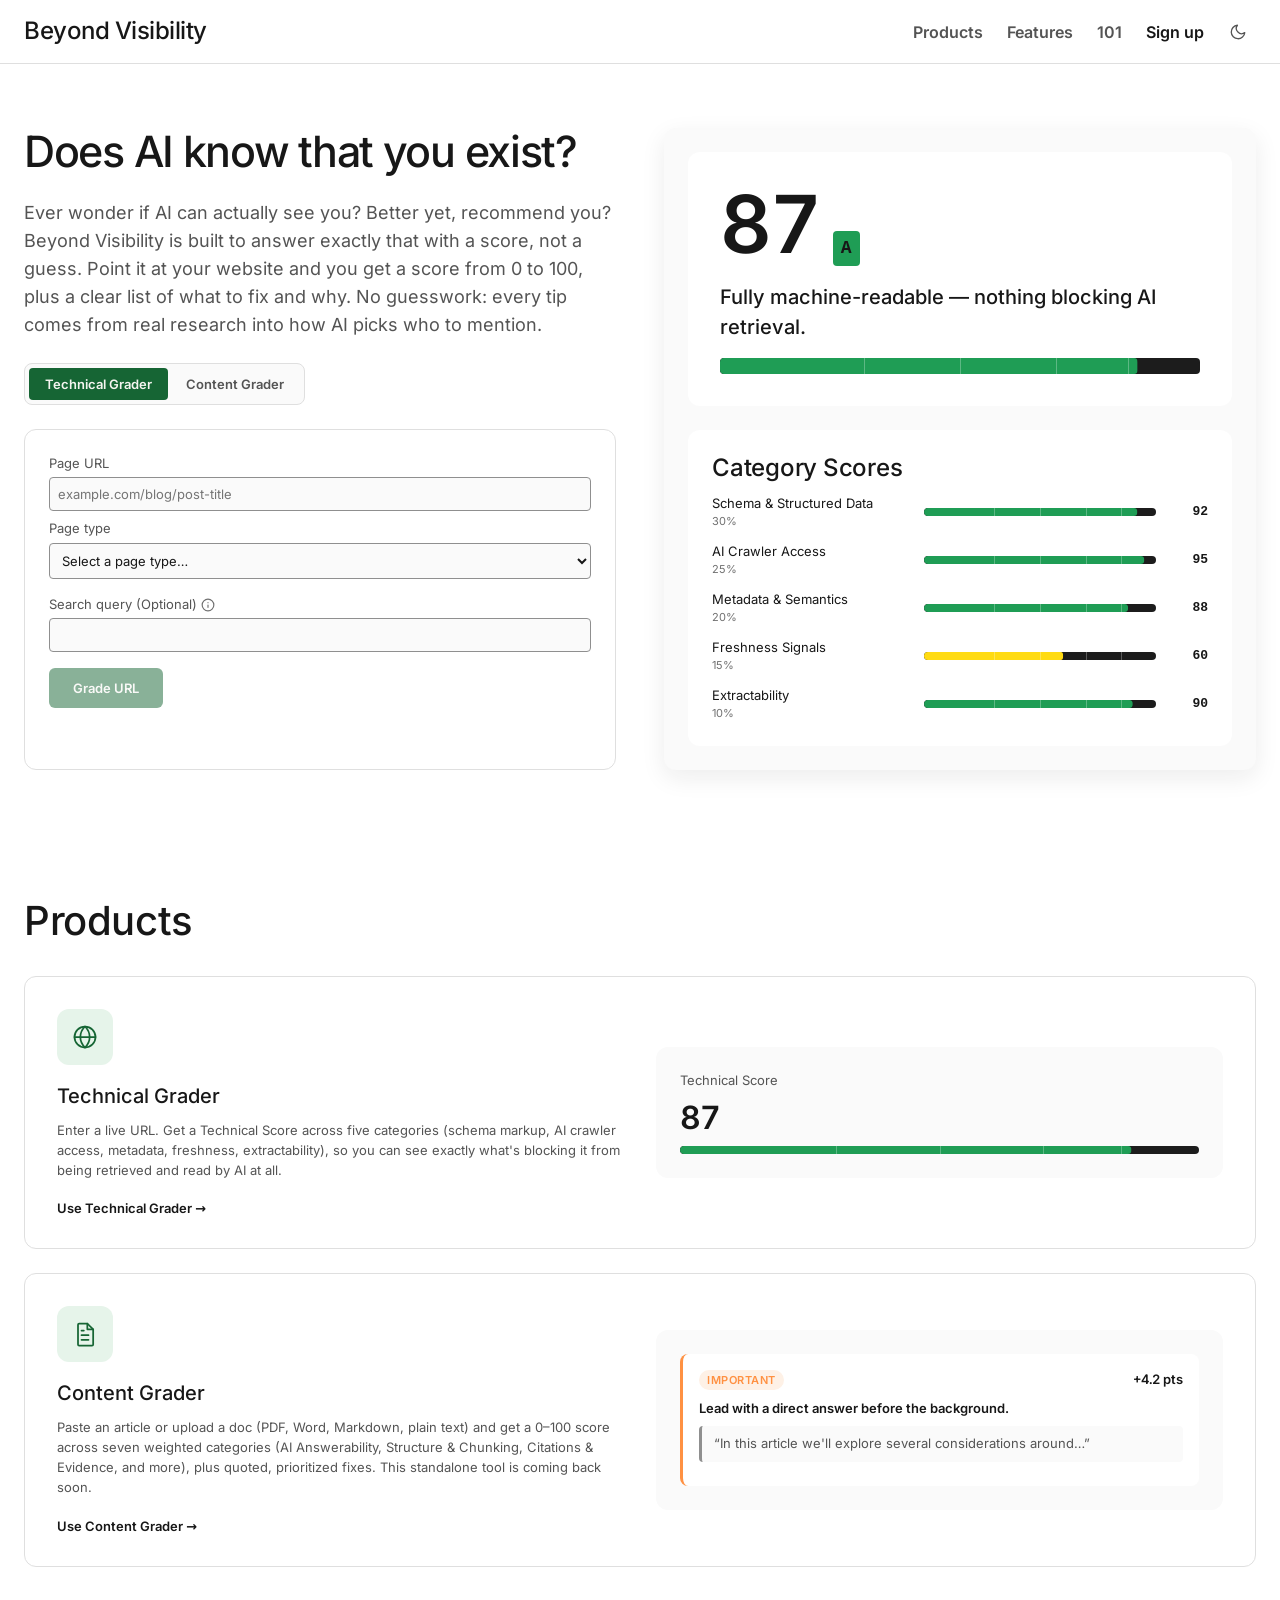
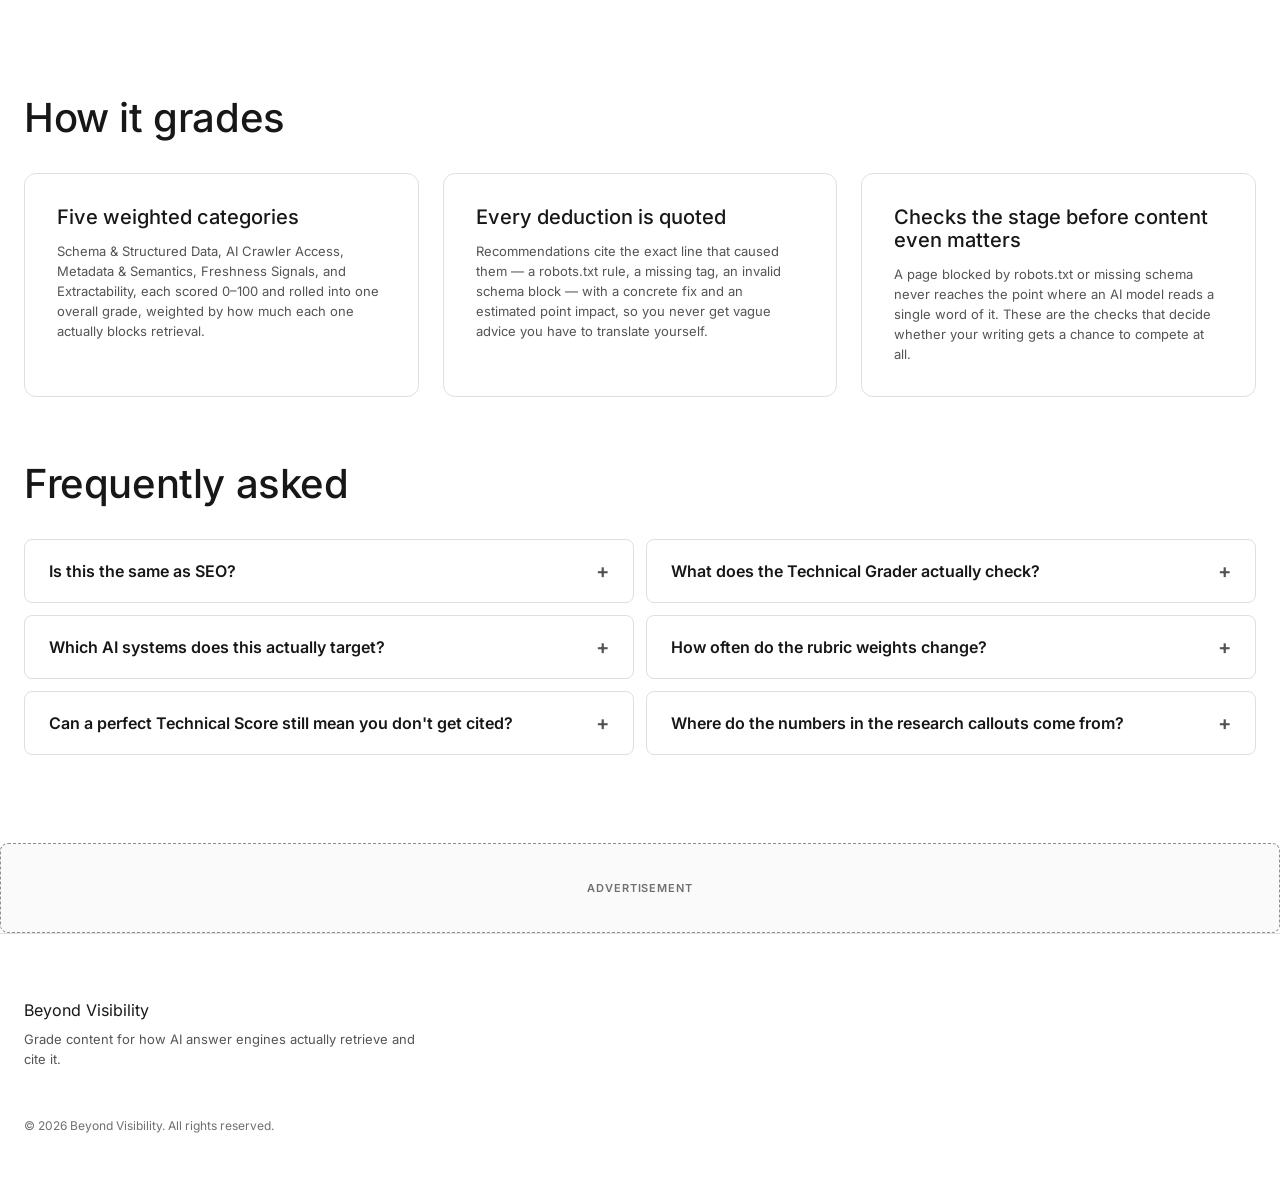
==== commit efbe1b9f: "Deploy of bhagya-d36/AEO-Grader@42ee549." ====
--- a/101/index.html
+++ b/101/index.html
@@ -52,7 +52,7 @@
           "@type": "BreadcrumbList",
           "itemListElement": [
             { "@type": "ListItem", "position": 1, "name": "Home", "item": "https://beyondvisibility.live/" },
-            { "@type": "ListItem", "position": 2, "name": "About", "item": "https://beyondvisibility.live/101" }
+            { "@type": "ListItem", "position": 2, "name": "101", "item": "https://beyondvisibility.live/101" }
           ]
         }
       ]
@@ -72,10 +72,10 @@
         }
       })();
     </script>
-    <script type="module" crossorigin src="/assets/main-W1hz02_T.js"></script>
-    <link rel="stylesheet" crossorigin href="/assets/main-C7XiqVq6.css">
+    <script type="module" crossorigin src="/assets/main-D_-kqwVd.js"></script>
+    <link rel="stylesheet" crossorigin href="/assets/main-B4Wltnc3.css">
   </head>
   <body>
-    <div id="root"><header class="marketing-nav"><div class="top-bar-brand"><a class="wordmark" href="/">Beyond Visibility</a></div><nav class="marketing-nav-links" aria-label="Primary"><div class="nav-dropdown"><button type="button" class="nav-dropdown-trigger" aria-haspopup="true">Products</button><ul class="nav-dropdown-menu"><li><a href="/#product-web-grader">Technical Grader</a></li><li><a href="/#product-content-grader">Content Grader</a></li></ul></div><a href="/#features">Features</a><a class="marketing-nav-link" href="/101" aria-current="page">About</a></nav><div class="marketing-nav-actions"><button type="button" class="link-button">Sign up</button><button type="button" class="theme-toggle" aria-label="Switch to dark mode" title="Switch to dark mode"><svg width="18" height="18" viewBox="0 0 24 24" fill="none" stroke="currentColor" stroke-width="1.75" stroke-linecap="round" stroke-linejoin="round" aria-hidden="true"><path d="M21 12.79A9 9 0 1 1 11.21 3 7 7 0 0 0 21 12.79z"></path></svg></button></div></header><main class="about"><div class="about-layout"><nav class="about-toc" aria-label="On this page"><span class="about-toc-heading">On this page</span><ul><li><button type="button" aria-current="true">The shift</button></li><li><button type="button">AEO, AISO</button></li><li><button type="button">From SEO to AEO</button></li><li><button type="button">What&#x27;s new, what&#x27;s not</button></li><li><button type="button">How engines read you</button></li><li><button type="button">What we measure</button></li><li><button type="button">How grading works</button></li><li><button type="button">Why it matters</button></li><li><button type="button">What we don&#x27;t claim</button></li></ul></nav><div class="about-content"><section class="about-hero"><span class="about-eyebrow">About Beyond Visibility</span><h1>Getting cited is the new getting ranked.</h1><p class="about-hero-lead">For twenty-five years, being found online meant ranking a page. Increasingly, it means being the sentence an AI model quotes when it answers someone directly: a different game, with different rules. This page covers what those rules are, where they came from, and exactly what Beyond Visibility measures to help you win at them.</p></section><section class="about-section" id="shift"><h2>The shift</h2><p>A search engine hands someone ten blue links and lets them do the reading. An answer engine reads for them, and once it has answered, most people never click through to check its sources.</p><div class="about-shift-compare" aria-hidden="true"><div class="about-shift-panel"><span class="about-shift-label">The old way</span><div class="about-serp-row"></div><div class="about-serp-row"></div><div class="about-serp-row"></div></div><div class="about-shift-panel about-shift-panel-answer"><span class="about-shift-label">The new way</span><div class="about-answer-block"><span class="about-answer-line"></span><span class="about-answer-line"></span><span class="about-answer-line about-answer-line-short"></span><div class="about-answer-chips"><span class="about-answer-chip">1</span><span class="about-answer-chip">2</span></div></div></div></div><p class="about-shift-caption">Only one of these rows has a chance of being you. The question the rest of this page answers: how do you get into it?</p></section><section class="about-section" id="letters"><h2>AEO and AISO, decoded</h2><p>AEO and AISO get used almost interchangeably online, but they&#x27;re not the same question. Beyond Visibility&#x27;s two products map onto exactly this split.</p><div class="about-letter-grid"><div class="feature-card about-letter-card"><span class="about-letter-abbr">AEO</span><h3>Answer Engine Optimization</h3><dl><dt>In plain English</dt><dd>Getting your content picked as the answer, or cited inside one, when there&#x27;s no single blue link to click.</dd><dt>Technically</dt><dd>Structuring and writing content so it can be extracted as a direct answer, or pulled into a generated summary as a cited source, by a retrieval-augmented system.</dd><dt>What it asks</dt><dd class="about-letter-asks">“If someone asks this question, would an AI actually lift an answer from my page, or cite it while answering?”</dd></dl></div><div class="feature-card about-letter-card"><span class="about-letter-abbr">AISO</span><h3>AI Search Optimization</h3><dl><dt>In plain English</dt><dd>The layer underneath AEO: making sure AI systems can find and read you at all.</dd><dt>Technically</dt><dd>The prerequisite technical layer (crawlability, structured data, machine-readable metadata) that decides whether a page is eligible for retrieval in the first place.</dd><dt>What it asks</dt><dd class="about-letter-asks">“Can an AI crawler even reach my page, parse it, and understand what it is?”</dd></dl></div></div><div class="about-callout"><p><strong>AISO</strong> gets you in the door. <strong>AEO</strong> gets you the answer, and the citation that can come with it. The Technical Grader scores AISO&#x27;s prerequisites from a live URL: crawler access, schema, metadata. AEO itself — whether what&#x27;s actually on the page is answer-shaped and citation-worthy — is what the Content Grader scores, and it&#x27;s coming back soon.</p></div></section><section class="about-section" id="evolution"><h2>How we got here: SEO → AEO</h2><p>None of this happened overnight. Each era optimized for a slightly different signal, and the signal AI answer engines optimize for today is the direct descendant of all of them.</p><ol class="about-timeline"><li><span class="about-timeline-years">1997–2011</span><div class="about-timeline-body"><h3>Keywords &amp; backlinks</h3><p>Rank by matching query keywords and counting inbound links. You optimized for the word, not the meaning.</p></div></li><li><span class="about-timeline-years">2011–2015</span><div class="about-timeline-body"><h3>Content quality &amp; E-E-A-T</h3><p>Panda and Penguin punish thin, spun content. Depth, expertise, and trustworthy sourcing start to outweigh keyword density.</p></div></li><li><span class="about-timeline-years">2015–2018</span><div class="about-timeline-body"><h3>Mobile-first &amp; voice</h3><p>Mobile-first indexing and voice assistants push writing toward direct, conversational answers to spoken questions.</p></div></li><li><span class="about-timeline-years">2018–2022</span><div class="about-timeline-body"><h3>Featured snippets &amp; answer boxes</h3><p>Search engines start answering directly on the results page. The boxed answer, nicknamed &quot;position zero,&quot; becomes the real prize, not the #1 blue link.</p></div></li><li><span class="about-timeline-years">2022–2024</span><div class="about-timeline-body"><h3>Generative answer engines arrive</h3><p>ChatGPT, Perplexity, and AI Overviews start synthesizing answers from multiple sources instead of listing links. The results page itself starts to disappear.</p></div></li><li><span class="about-timeline-years">2024–now</span><div class="about-timeline-body"><h3>AEO / AISO</h3><p>The target shifts from ranking a page to being the passage an AI model quotes, cites, or paraphrases when it answers someone directly.</p></div></li></ol></section><section class="about-section" id="carryover"><h2>What carried over, what&#x27;s new</h2><p>AEO isn&#x27;t a rejection of SEO. Most of the discipline transfers. The target just moved.</p><div class="about-compare"><div class="about-compare-col"><h3>Carried over</h3><ul><li>Clear, accurate, well-organized writing still wins</li><li>Technical crawlability (robots.txt, sitemaps, fast responses) is still table stakes</li><li>Authority and trust signals still matter, just evaluated per-passage now instead of only per-domain</li><li>Fresh, maintained content is still rewarded over stale content</li></ul></div><div class="about-compare-col"><h3>New in AEO</h3><ul><li>The unit of ranking is a 100–300 word passage, not a whole page</li><li>There&#x27;s no click-through or dwell-time signal: a model either quotes you or it doesn&#x27;t</li><li>Structured data tells a model what a passage is, not just what it says</li><li>A handful of named AI crawlers decide if you&#x27;re visible at all, before quality is ever judged</li></ul></div></div></section><section class="about-section" id="pipeline"><h2>How an answer engine actually reads your page</h2><p>Every answer engine (ChatGPT, Perplexity, Claude, Google&#x27;s AI Overviews) runs some version of the same retrieval pipeline. A page has to survive every stage to end up quoted. Miss one, and the rest of the page&#x27;s quality never even gets evaluated.</p><div class="about-pipeline"><div class="feature-card about-pipeline-stage"><div class="about-pipeline-head"><span class="about-pipeline-index">1</span><h3>Fetch</h3></div><p>The crawler requests your page. If robots.txt blocks it, the pipeline stops here: the model never sees a single word.</p><span class="about-pipeline-tag">AI Crawler Access</span></div><div class="feature-card about-pipeline-stage"><div class="about-pipeline-head"><span class="about-pipeline-index">2</span><h3>Parse</h3></div><p>HTML gets stripped to content. Heavy client-side rendering or a thin text shell behind a JS app can leave nothing worth parsing.</p><span class="about-pipeline-tag">Extractability</span></div><div class="feature-card about-pipeline-stage"><div class="about-pipeline-head"><span class="about-pipeline-index">3</span><h3>Chunk</h3></div><p>The page is cut into passages, typically 100–300 words. Clean heading hierarchy survives this step intact; a wandering wall of text gets chunked badly.</p><span class="about-pipeline-tag">Structure &amp; Chunking</span></div><div class="feature-card about-pipeline-stage"><div class="about-pipeline-head"><span class="about-pipeline-index">4</span><h3>Embed</h3></div><p>Each chunk becomes a numeric fingerprint of its meaning, so it can be matched against a query by similarity, not keyword overlap.</p><span class="about-pipeline-tag">Semantic Coverage</span></div><div class="feature-card about-pipeline-stage"><div class="about-pipeline-head"><span class="about-pipeline-index">5</span><h3>Retrieve</h3></div><p>The engine pulls the passages closest to the query. Topical completeness, not keyword stuffing, decides whether you&#x27;re even in the running.</p><span class="about-pipeline-tag">Semantic Coverage</span></div><div class="feature-card about-pipeline-stage"><div class="about-pipeline-head"><span class="about-pipeline-index">6</span><h3>Rerank</h3></div><p>Candidate passages are re-scored for relevance, authority, recency, and structural quality before the model reads them.</p><span class="about-pipeline-tag">Freshness &amp; Metadata</span></div><div class="feature-card about-pipeline-stage"><div class="about-pipeline-head"><span class="about-pipeline-index">7</span><h3>Synthesize</h3></div><p>The model drafts an answer from the surviving passages. Direct, answer-first writing is far easier to lift into a sentence than a slow windup.</p><span class="about-pipeline-tag">AI Answerability &amp; Clarity</span></div><div class="feature-card about-pipeline-stage"><div class="about-pipeline-head"><span class="about-pipeline-index">8</span><h3>Cite</h3></div><p>If the model quotes or attributes you, a citation or your name appears in the answer. Named sources and verifiable claims measurably raise the odds.</p><span class="about-pipeline-tag">Citations &amp; Factuality</span></div></div><div class="about-callout"><p>There is no position #1 in a retrieval pipeline, only <em>retrieved</em> or <em>not retrieved</em>. A page that&#x27;s perfect at every later stage is invisible if the very first stage, Fetch, blocks the crawler.</p></div></section><section class="about-section" id="measures"><h2>What Beyond Visibility measures</h2><p>Every weight below is a real number from the grading engine&#x27;s config, not a marketing round-up. It&#x27;s pulled straight from the same rubric each tool runs against.</p><div class="about-measures-group"><h3>Content Score<span class="coming-soon-badge">Coming soon</span></h3><p class="about-measures-note">This is the rubric the standalone Content Grader will use once it&#x27;s back — nothing on the site scores these seven categories today.</p><div class="about-weight-list"><div class="about-weight-row"><div class="about-weight-label"><span>AI Answerability</span><span class="about-weight-value">20%</span></div><div class="about-weight-track"><div class="about-weight-fill" style="width:60%"></div></div><p class="about-weight-body">Does each section answer the question up front, in a form an AI can lift straight out and quote?</p></div><div class="about-weight-row"><div class="about-weight-label"><span>Structure &amp; Chunking</span><span class="about-weight-value">18%</span></div><div class="about-weight-track"><div class="about-weight-fill" style="width:54%"></div></div><p class="about-weight-body">Clean heading hierarchy, right-sized passages, one idea per chunk: the shape retrieval actually reads.</p></div><div class="about-weight-row"><div class="about-weight-label"><span>Citations &amp; Evidence</span><span class="about-weight-value">15%</span></div><div class="about-weight-track"><div class="about-weight-fill" style="width:45%"></div></div><p class="about-weight-body">Named sources, attributed statistics, real quotations: the things that measurably lift citation rate.</p></div><div class="about-weight-row"><div class="about-weight-label"><span>Semantic Coverage</span><span class="about-weight-value">13%</span></div><div class="about-weight-track"><div class="about-weight-fill" style="width:39%"></div></div><p class="about-weight-body">Whether the full topic is covered, or an answer engine has to go fill the gaps from a competitor.</p></div><div class="about-weight-row"><div class="about-weight-label"><span>Clarity &amp; Fluency</span><span class="about-weight-value">12%</span></div><div class="about-weight-track"><div class="about-weight-fill" style="width:36%"></div></div><p class="about-weight-body">Prose an LLM can parse, summarize, and attribute accurately, without filler or hedging.</p></div><div class="about-weight-row"><div class="about-weight-label"><span>Factuality &amp; Verifiability</span><span class="about-weight-value">12%</span></div><div class="about-weight-track"><div class="about-weight-fill" style="width:36%"></div></div><p class="about-weight-body">Claims stated in checkable form, internally consistent, free of red-flag statistics.</p></div><div class="about-weight-row"><div class="about-weight-label"><span>Readability</span><span class="about-weight-value">10%</span></div><div class="about-weight-track"><div class="about-weight-fill" style="width:30%"></div></div><p class="about-weight-body">Reading-ease scores, sentence length, and scannability: the parseability floor underneath everything else.</p></div></div></div><div class="about-measures-group"><h3>Technical Grader: Technical Score</h3><div class="about-weight-list"><div class="about-weight-row"><div class="about-weight-label"><span>Schema &amp; Structured Data</span><span class="about-weight-value">30%</span></div><div class="about-weight-track"><div class="about-weight-fill" style="width:90%"></div></div><p class="about-weight-body">JSON-LD present and valid, matching the right type, with the fields that type requires.</p></div><div class="about-weight-row"><div class="about-weight-label"><span>AI Crawler Access</span><span class="about-weight-value">25%</span></div><div class="about-weight-track"><div class="about-weight-fill" style="width:75%"></div></div><p class="about-weight-body">Whether robots.txt and meta-robots actually let GPTBot, ClaudeBot, PerplexityBot, OAI-SearchBot, and Google-Extended in.</p></div><div class="about-weight-row"><div class="about-weight-label"><span>Metadata &amp; Semantics</span><span class="about-weight-value">20%</span></div><div class="about-weight-track"><div class="about-weight-fill" style="width:60%"></div></div><p class="about-weight-body">Title, description, canonical, Open Graph tags, language, landmarks: the basic contract every page owes a crawler.</p></div><div class="about-weight-row"><div class="about-weight-label"><span>Freshness Signals</span><span class="about-weight-value">15%</span></div><div class="about-weight-track"><div class="about-weight-fill" style="width:45%"></div></div><p class="about-weight-body">A machine-readable publish or modified date, and whether it&#x27;s actually recent.</p></div><div class="about-weight-row"><div class="about-weight-label"><span>Extractability</span><span class="about-weight-value">10%</span></div><div class="about-weight-track"><div class="about-weight-fill" style="width:30%"></div></div><p class="about-weight-body">Whether the content can be read as text without running JavaScript, and how much of the page is boilerplate.</p></div></div></div></section><section class="about-section" id="how-graded"><h2>How a grade actually gets produced</h2><ol class="about-steps"><li><span class="about-step-index">1</span><div><h3>Ingest</h3><p>Point the Technical Grader at a live URL. (Pasting raw text/Markdown or uploading a file — .md, .txt, .html, .docx — returns with the standalone Content Grader.)</p></div></li><li><span class="about-step-index">2</span><div><h3>Chunk</h3><p>Content is split into passages the same way a retrieval pipeline would: the unit every check below actually runs against.</p></div></li><li><span class="about-step-index">3</span><div><h3>Score</h3><p>For the Content Grader: deterministic analyzers (heading structure, reading-ease formulas, schema validation) run alongside an LLM judge scoring against a versioned rubric — a hybrid, not one black-box model call. The Technical Grader&#x27;s live scoring stops at the deterministic half: no chunking, no model call, five checks weighted and summed.</p></div></li><li><span class="about-step-index">4</span><div><h3>Aggregate</h3><p>Category scores are weighted and summed, then two hard caps apply: any category under 30 caps the overall at 75, and detected factual red flags cap Factuality at 40, so a single critical weakness can&#x27;t be averaged away.</p></div></li><li><span class="about-step-index">5</span><div><h3>Recommend</h3><p>Every failed or weak check becomes a recommendation: the exact passage that caused it, why it matters, a concrete rewrite, and an estimated point impact. Sorted by impact, with the top 3 surfaced as Quick Wins.</p></div></li></ol><div class="about-bands"><div class="about-band-row" data-band="A"><span class="about-band-label">A</span><span class="about-band-range">85–100</span><span class="about-band-meaning">Citation-ready: likely to be retrieved and cited as-is</span></div><div class="about-band-row" data-band="B"><span class="about-band-label">B</span><span class="about-band-range">70–84</span><span class="about-band-meaning">Strong: competitive, targeted fixes recommended</span></div><div class="about-band-row" data-band="C"><span class="about-band-label">C</span><span class="about-band-range">50–69</span><span class="about-band-meaning">Needs work: retrievable but unlikely to win citations</span></div><div class="about-band-row" data-band="D"><span class="about-band-label">D</span><span class="about-band-range">30–49</span><span class="about-band-meaning">Weak: major structural/content rework needed</span></div><div class="about-band-row" data-band="F"><span class="about-band-label">F</span><span class="about-band-range">0–29</span><span class="about-band-meaning">Not answer-ready: fundamental rewrite required</span></div></div></section><section class="about-section" id="worth"><h2>What it&#x27;s worth to you</h2><div class="about-worth-grid"><div class="feature-card about-worth-card"><h3>Content &amp; marketing teams</h3><p>Stop guessing why a competitor gets quoted and you don&#x27;t. Every deduction points at an exact sentence and a specific fix, not a vague &quot;improve your content&quot; score.</p></div><div class="feature-card about-worth-card"><h3>SEO &amp; growth</h3><p>AEO adds a new, largely uncontested channel: brand mentions inside AI answers don&#x27;t show up in a rank tracker, but they show up in traffic and pipeline. This gives you a way to actually see and improve that channel.</p></div><div class="feature-card about-worth-card"><h3>Engineering &amp; web teams</h3><p>The Technical Grader&#x27;s Technical Score turns robots.txt rules, schema gaps, and missing metadata (the kind of thing that silently blocks an entire crawler) into a prioritized, ticket-sized checklist.</p></div><div class="feature-card about-worth-card"><h3>Founders &amp; leadership</h3><p>A single 0–100 number you can track release over release, the same way you&#x27;d track page speed. Except this one tracks whether AI can see you at all.</p></div></div><div class="about-stat-strip"><div class="about-stat"><span class="about-stat-value">+41%</span><span class="about-stat-label">quotations</span></div><div class="about-stat"><span class="about-stat-value">+32%</span><span class="about-stat-label">statistics</span></div><div class="about-stat"><span class="about-stat-value">+30%</span><span class="about-stat-label">cited sources</span></div><div class="about-stat"><span class="about-stat-value">+28%</span><span class="about-stat-label">fluency</span></div></div><p class="about-stat-caption">Measured lift in AI-visibility from the Princeton GEO study: 10,000 queries across 25 domains. Every one of these is a scored check in the Content Score rubric above, not an assumption.</p></section><section class="about-section" id="honesty"><h2>What we don&#x27;t claim</h2><div class="about-honesty-list"><div class="feature-card about-honesty-item"><h3>No guaranteed citations</h3><p>No grader, including this one, can promise a specific AI model will quote you. Scores predict likelihood, not certainty.</p></div><div class="feature-card about-honesty-item"><h3>Off-page signals aren&#x27;t measured</h3><p>Brand mentions on forums (≈4× citation odds by the same research this grader is built on) and review-site presence (≈3×) matter, but can&#x27;t be read off a single page, so they show up as an informational checklist, not a scored category.</p></div><div class="feature-card about-honesty-item"><h3>Scores are directional, not absolute</h3><p>Rubric weights get revisited as retrieval research evolves, so a score is only directly comparable to another score from the same rubric version.</p></div><div class="feature-card about-honesty-item"><h3>We don&#x27;t fact-check the live web</h3><p>Factuality scores internal consistency and verifiability, whether a claim is stated in checkable form, not whether it&#x27;s actually true.</p></div></div></section><section class="about-cta"><h2>Grade a page. Takes about a minute.</h2><p>Paste a URL or an article and see exactly where it stands.</p><button type="button" class="cta-button cta-button--lg">Get started</button></section></div></div></main><footer class="site-footer"><div class="footer-inner"><div class="footer-brand"><span class="wordmark">Beyond Visibility</span><p class="footer-tagline">Grade content for how AI answer engines actually retrieve and cite it.</p></div></div><p class="footer-legal">© 2026 Beyond Visibility. All rights reserved.</p></footer></div>
+    <div id="root"><header class="marketing-nav"><div class="top-bar-brand"><a class="wordmark" href="/">Beyond Visibility</a></div><nav class="marketing-nav-links" aria-label="Primary"><div class="nav-dropdown"><button type="button" class="nav-dropdown-trigger" aria-haspopup="true">Products</button><ul class="nav-dropdown-menu"><li><a href="/#product-web-grader">Technical Grader</a></li><li><a href="/#product-content-grader">Content Grader</a></li></ul></div><a href="/#features">Features</a><a class="marketing-nav-link" href="/101" aria-current="page">101</a></nav><div class="marketing-nav-actions"><button type="button" class="link-button">Sign up</button><button type="button" class="theme-toggle" aria-label="Switch to dark mode" title="Switch to dark mode"><svg width="18" height="18" viewBox="0 0 24 24" fill="none" stroke="currentColor" stroke-width="1.75" stroke-linecap="round" stroke-linejoin="round" aria-hidden="true"><path d="M21 12.79A9 9 0 1 1 11.21 3 7 7 0 0 0 21 12.79z"></path></svg></button></div></header><main class="about"><div class="about-layout"><nav class="about-toc" aria-label="On this page"><span class="about-toc-heading">On this page</span><ul><li><button type="button" aria-current="true">The shift</button></li><li><button type="button">AEO, AISO</button></li><li><button type="button">From SEO to AEO</button></li><li><button type="button">What&#x27;s new, what&#x27;s not</button></li><li><button type="button">How engines read you</button></li><li><button type="button">What we measure</button></li><li><button type="button">How grading works</button></li><li><button type="button">Why it matters</button></li><li><button type="button">What we don&#x27;t claim</button></li></ul></nav><div class="about-content"><section class="about-hero"><span class="about-eyebrow">About Beyond Visibility</span><h1>Getting cited is the new getting ranked.</h1><p class="about-hero-lead">For twenty-five years, being found online meant ranking a page. Increasingly, it means being the sentence an AI model quotes when it answers someone directly: a different game, with different rules. This page covers what those rules are, where they came from, and exactly what Beyond Visibility measures to help you win at them.</p></section><section class="about-section" id="shift"><h2>The shift</h2><p>A search engine hands someone ten blue links and lets them do the reading. An answer engine reads for them, and once it has answered, most people never click through to check its sources.</p><div class="about-shift-compare" aria-hidden="true"><div class="about-shift-panel"><span class="about-shift-label">The old way</span><div class="about-serp-row"></div><div class="about-serp-row"></div><div class="about-serp-row"></div></div><div class="about-shift-panel about-shift-panel-answer"><span class="about-shift-label">The new way</span><div class="about-answer-block"><span class="about-answer-line"></span><span class="about-answer-line"></span><span class="about-answer-line about-answer-line-short"></span><div class="about-answer-chips"><span class="about-answer-chip">1</span><span class="about-answer-chip">2</span></div></div></div></div><p class="about-shift-caption">Only one of these rows has a chance of being you. The question the rest of this page answers: how do you get into it?</p></section><section class="about-section" id="letters"><h2>AEO and AISO, decoded</h2><p>AEO and AISO get used almost interchangeably online, but they&#x27;re not the same question. Beyond Visibility&#x27;s two products map onto exactly this split.</p><div class="about-letter-grid"><div class="feature-card about-letter-card"><span class="about-letter-abbr">AEO</span><h3>Answer Engine Optimization</h3><dl><dt>In plain English</dt><dd>Getting your content picked as the answer, or cited inside one, when there&#x27;s no single blue link to click.</dd><dt>Technically</dt><dd>Structuring and writing content so it can be extracted as a direct answer, or pulled into a generated summary as a cited source, by a retrieval-augmented system.</dd><dt>What it asks</dt><dd class="about-letter-asks">“If someone asks this question, would an AI actually lift an answer from my page, or cite it while answering?”</dd></dl></div><div class="feature-card about-letter-card"><span class="about-letter-abbr">AISO</span><h3>AI Search Optimization</h3><dl><dt>In plain English</dt><dd>The layer underneath AEO: making sure AI systems can find and read you at all.</dd><dt>Technically</dt><dd>The prerequisite technical layer (crawlability, structured data, machine-readable metadata) that decides whether a page is eligible for retrieval in the first place.</dd><dt>What it asks</dt><dd class="about-letter-asks">“Can an AI crawler even reach my page, parse it, and understand what it is?”</dd></dl></div></div><div class="about-callout"><p><strong>AISO</strong> gets you in the door. <strong>AEO</strong> gets you the answer, and the citation that can come with it. The Technical Grader scores AISO&#x27;s prerequisites from a live URL: crawler access, schema, metadata. AEO itself — whether what&#x27;s actually on the page is answer-shaped and citation-worthy — is what the Content Grader scores, and it&#x27;s coming back soon.</p></div></section><section class="about-section" id="evolution"><h2>How we got here: SEO → AEO</h2><p>None of this happened overnight. Each era optimized for a slightly different signal, and the signal AI answer engines optimize for today is the direct descendant of all of them.</p><ol class="about-timeline"><li><span class="about-timeline-years">1997–2011</span><div class="about-timeline-body"><h3>Keywords &amp; backlinks</h3><p>Rank by matching query keywords and counting inbound links. You optimized for the word, not the meaning.</p></div></li><li><span class="about-timeline-years">2011–2015</span><div class="about-timeline-body"><h3>Content quality &amp; E-E-A-T</h3><p>Panda and Penguin punish thin, spun content. Depth, expertise, and trustworthy sourcing start to outweigh keyword density.</p></div></li><li><span class="about-timeline-years">2015–2018</span><div class="about-timeline-body"><h3>Mobile-first &amp; voice</h3><p>Mobile-first indexing and voice assistants push writing toward direct, conversational answers to spoken questions.</p></div></li><li><span class="about-timeline-years">2018–2022</span><div class="about-timeline-body"><h3>Featured snippets &amp; answer boxes</h3><p>Search engines start answering directly on the results page. The boxed answer, nicknamed &quot;position zero,&quot; becomes the real prize, not the #1 blue link.</p></div></li><li><span class="about-timeline-years">2022–2024</span><div class="about-timeline-body"><h3>Generative answer engines arrive</h3><p>ChatGPT, Perplexity, and AI Overviews start synthesizing answers from multiple sources instead of listing links. The results page itself starts to disappear.</p></div></li><li><span class="about-timeline-years">2024–now</span><div class="about-timeline-body"><h3>AEO / AISO</h3><p>The target shifts from ranking a page to being the passage an AI model quotes, cites, or paraphrases when it answers someone directly.</p></div></li></ol></section><section class="about-section" id="carryover"><h2>What carried over, what&#x27;s new</h2><p>AEO isn&#x27;t a rejection of SEO. Most of the discipline transfers. The target just moved.</p><div class="about-compare"><div class="about-compare-col"><h3>Carried over</h3><ul><li>Clear, accurate, well-organized writing still wins</li><li>Technical crawlability (robots.txt, sitemaps, fast responses) is still table stakes</li><li>Authority and trust signals still matter, just evaluated per-passage now instead of only per-domain</li><li>Fresh, maintained content is still rewarded over stale content</li></ul></div><div class="about-compare-col"><h3>New in AEO</h3><ul><li>The unit of ranking is a 100–300 word passage, not a whole page</li><li>There&#x27;s no click-through or dwell-time signal: a model either quotes you or it doesn&#x27;t</li><li>Structured data tells a model what a passage is, not just what it says</li><li>A handful of named AI crawlers decide if you&#x27;re visible at all, before quality is ever judged</li></ul></div></div></section><section class="about-section" id="pipeline"><h2>How an answer engine actually reads your page</h2><p>Every answer engine (ChatGPT, Perplexity, Claude, Google&#x27;s AI Overviews) runs some version of the same retrieval pipeline. A page has to survive every stage to end up quoted. Miss one, and the rest of the page&#x27;s quality never even gets evaluated.</p><div class="about-pipeline"><div class="feature-card about-pipeline-stage"><div class="about-pipeline-head"><span class="about-pipeline-index">1</span><h3>Fetch</h3></div><p>The crawler requests your page. If robots.txt blocks it, the pipeline stops here: the model never sees a single word.</p><span class="about-pipeline-tag">AI Crawler Access</span></div><div class="feature-card about-pipeline-stage"><div class="about-pipeline-head"><span class="about-pipeline-index">2</span><h3>Parse</h3></div><p>HTML gets stripped to content. Heavy client-side rendering or a thin text shell behind a JS app can leave nothing worth parsing.</p><span class="about-pipeline-tag">Extractability</span></div><div class="feature-card about-pipeline-stage"><div class="about-pipeline-head"><span class="about-pipeline-index">3</span><h3>Chunk</h3></div><p>The page is cut into passages, typically 100–300 words. Clean heading hierarchy survives this step intact; a wandering wall of text gets chunked badly.</p><span class="about-pipeline-tag">Structure &amp; Chunking</span></div><div class="feature-card about-pipeline-stage"><div class="about-pipeline-head"><span class="about-pipeline-index">4</span><h3>Embed</h3></div><p>Each chunk becomes a numeric fingerprint of its meaning, so it can be matched against a query by similarity, not keyword overlap.</p><span class="about-pipeline-tag">Semantic Coverage</span></div><div class="feature-card about-pipeline-stage"><div class="about-pipeline-head"><span class="about-pipeline-index">5</span><h3>Retrieve</h3></div><p>The engine pulls the passages closest to the query. Topical completeness, not keyword stuffing, decides whether you&#x27;re even in the running.</p><span class="about-pipeline-tag">Semantic Coverage</span></div><div class="feature-card about-pipeline-stage"><div class="about-pipeline-head"><span class="about-pipeline-index">6</span><h3>Rerank</h3></div><p>Candidate passages are re-scored for relevance, authority, recency, and structural quality before the model reads them.</p><span class="about-pipeline-tag">Freshness &amp; Metadata</span></div><div class="feature-card about-pipeline-stage"><div class="about-pipeline-head"><span class="about-pipeline-index">7</span><h3>Synthesize</h3></div><p>The model drafts an answer from the surviving passages. Direct, answer-first writing is far easier to lift into a sentence than a slow windup.</p><span class="about-pipeline-tag">AI Answerability &amp; Clarity</span></div><div class="feature-card about-pipeline-stage"><div class="about-pipeline-head"><span class="about-pipeline-index">8</span><h3>Cite</h3></div><p>If the model quotes or attributes you, a citation or your name appears in the answer. Named sources and verifiable claims measurably raise the odds.</p><span class="about-pipeline-tag">Citations &amp; Factuality</span></div></div><div class="about-callout"><p>There is no position #1 in a retrieval pipeline, only <em>retrieved</em> or <em>not retrieved</em>. A page that&#x27;s perfect at every later stage is invisible if the very first stage, Fetch, blocks the crawler.</p></div></section><section class="about-section" id="measures"><h2>What Beyond Visibility measures</h2><p>Every weight below is a real number from the grading engine&#x27;s config, not a marketing round-up. It&#x27;s pulled straight from the same rubric each tool runs against.</p><div class="about-measures-group"><h3>Content Score<span class="coming-soon-badge">Coming soon</span></h3><p class="about-measures-note">This is the rubric the standalone Content Grader will use once it&#x27;s back — nothing on the site scores these seven categories today.</p><div class="about-weight-list"><div class="about-weight-row"><div class="about-weight-label"><span>AI Answerability</span><span class="about-weight-value">20%</span></div><div class="about-weight-track"><div class="about-weight-fill" style="width:60%"></div></div><p class="about-weight-body">Does each section answer the question up front, in a form an AI can lift straight out and quote?</p></div><div class="about-weight-row"><div class="about-weight-label"><span>Structure &amp; Chunking</span><span class="about-weight-value">18%</span></div><div class="about-weight-track"><div class="about-weight-fill" style="width:54%"></div></div><p class="about-weight-body">Clean heading hierarchy, right-sized passages, one idea per chunk: the shape retrieval actually reads.</p></div><div class="about-weight-row"><div class="about-weight-label"><span>Citations &amp; Evidence</span><span class="about-weight-value">15%</span></div><div class="about-weight-track"><div class="about-weight-fill" style="width:45%"></div></div><p class="about-weight-body">Named sources, attributed statistics, real quotations: the things that measurably lift citation rate.</p></div><div class="about-weight-row"><div class="about-weight-label"><span>Semantic Coverage</span><span class="about-weight-value">13%</span></div><div class="about-weight-track"><div class="about-weight-fill" style="width:39%"></div></div><p class="about-weight-body">Whether the full topic is covered, or an answer engine has to go fill the gaps from a competitor.</p></div><div class="about-weight-row"><div class="about-weight-label"><span>Clarity &amp; Fluency</span><span class="about-weight-value">12%</span></div><div class="about-weight-track"><div class="about-weight-fill" style="width:36%"></div></div><p class="about-weight-body">Prose an LLM can parse, summarize, and attribute accurately, without filler or hedging.</p></div><div class="about-weight-row"><div class="about-weight-label"><span>Factuality &amp; Verifiability</span><span class="about-weight-value">12%</span></div><div class="about-weight-track"><div class="about-weight-fill" style="width:36%"></div></div><p class="about-weight-body">Claims stated in checkable form, internally consistent, free of red-flag statistics.</p></div><div class="about-weight-row"><div class="about-weight-label"><span>Readability</span><span class="about-weight-value">10%</span></div><div class="about-weight-track"><div class="about-weight-fill" style="width:30%"></div></div><p class="about-weight-body">Reading-ease scores, sentence length, and scannability: the parseability floor underneath everything else.</p></div></div></div><div class="about-measures-group"><h3>Technical Grader: Technical Score</h3><div class="about-weight-list"><div class="about-weight-row"><div class="about-weight-label"><span>Schema &amp; Structured Data</span><span class="about-weight-value">30%</span></div><div class="about-weight-track"><div class="about-weight-fill" style="width:90%"></div></div><p class="about-weight-body">JSON-LD present and valid, matching the right type, with the fields that type requires.</p></div><div class="about-weight-row"><div class="about-weight-label"><span>AI Crawler Access</span><span class="about-weight-value">25%</span></div><div class="about-weight-track"><div class="about-weight-fill" style="width:75%"></div></div><p class="about-weight-body">Whether robots.txt and meta-robots actually let GPTBot, ClaudeBot, PerplexityBot, OAI-SearchBot, and Google-Extended in.</p></div><div class="about-weight-row"><div class="about-weight-label"><span>Metadata &amp; Semantics</span><span class="about-weight-value">20%</span></div><div class="about-weight-track"><div class="about-weight-fill" style="width:60%"></div></div><p class="about-weight-body">Title, description, canonical, Open Graph tags, language, landmarks: the basic contract every page owes a crawler.</p></div><div class="about-weight-row"><div class="about-weight-label"><span>Freshness Signals</span><span class="about-weight-value">15%</span></div><div class="about-weight-track"><div class="about-weight-fill" style="width:45%"></div></div><p class="about-weight-body">A machine-readable publish or modified date, and whether it&#x27;s actually recent.</p></div><div class="about-weight-row"><div class="about-weight-label"><span>Extractability</span><span class="about-weight-value">10%</span></div><div class="about-weight-track"><div class="about-weight-fill" style="width:30%"></div></div><p class="about-weight-body">Whether the content can be read as text without running JavaScript, and how much of the page is boilerplate.</p></div></div></div></section><section class="about-section" id="how-graded"><h2>How a grade actually gets produced</h2><ol class="about-steps"><li><span class="about-step-index">1</span><div><h3>Ingest</h3><p>Point the Technical Grader at a live URL. (Pasting raw text/Markdown or uploading a file — .md, .txt, .html, .docx — returns with the standalone Content Grader.)</p></div></li><li><span class="about-step-index">2</span><div><h3>Chunk</h3><p>Content is split into passages the same way a retrieval pipeline would: the unit every check below actually runs against.</p></div></li><li><span class="about-step-index">3</span><div><h3>Score</h3><p>For the Content Grader: deterministic analyzers (heading structure, reading-ease formulas, schema validation) run alongside an LLM judge scoring against a versioned rubric — a hybrid, not one black-box model call. The Technical Grader&#x27;s live scoring stops at the deterministic half: no chunking, no model call, five checks weighted and summed.</p></div></li><li><span class="about-step-index">4</span><div><h3>Aggregate</h3><p>Category scores are weighted and summed, then two hard caps apply: any category under 30 caps the overall at 75, and detected factual red flags cap Factuality at 40, so a single critical weakness can&#x27;t be averaged away.</p></div></li><li><span class="about-step-index">5</span><div><h3>Recommend</h3><p>Every failed or weak check becomes a recommendation: the exact passage that caused it, why it matters, a concrete rewrite, and an estimated point impact. Sorted by impact, with the top 3 surfaced as Quick Wins.</p></div></li></ol><div class="about-bands"><div class="about-band-row" data-band="A"><span class="about-band-label">A</span><span class="about-band-range">85–100</span><span class="about-band-meaning">Citation-ready: likely to be retrieved and cited as-is</span></div><div class="about-band-row" data-band="B"><span class="about-band-label">B</span><span class="about-band-range">70–84</span><span class="about-band-meaning">Strong: competitive, targeted fixes recommended</span></div><div class="about-band-row" data-band="C"><span class="about-band-label">C</span><span class="about-band-range">50–69</span><span class="about-band-meaning">Needs work: retrievable but unlikely to win citations</span></div><div class="about-band-row" data-band="D"><span class="about-band-label">D</span><span class="about-band-range">30–49</span><span class="about-band-meaning">Weak: major structural/content rework needed</span></div><div class="about-band-row" data-band="F"><span class="about-band-label">F</span><span class="about-band-range">0–29</span><span class="about-band-meaning">Not answer-ready: fundamental rewrite required</span></div></div></section><section class="about-section" id="worth"><h2>What it&#x27;s worth to you</h2><div class="about-worth-grid"><div class="feature-card about-worth-card"><h3>Content &amp; marketing teams</h3><p>Stop guessing why a competitor gets quoted and you don&#x27;t. Every deduction points at an exact sentence and a specific fix, not a vague &quot;improve your content&quot; score.</p></div><div class="feature-card about-worth-card"><h3>SEO &amp; growth</h3><p>AEO adds a new, largely uncontested channel: brand mentions inside AI answers don&#x27;t show up in a rank tracker, but they show up in traffic and pipeline. This gives you a way to actually see and improve that channel.</p></div><div class="feature-card about-worth-card"><h3>Engineering &amp; web teams</h3><p>The Technical Grader&#x27;s Technical Score turns robots.txt rules, schema gaps, and missing metadata (the kind of thing that silently blocks an entire crawler) into a prioritized, ticket-sized checklist.</p></div><div class="feature-card about-worth-card"><h3>Founders &amp; leadership</h3><p>A single 0–100 number you can track release over release, the same way you&#x27;d track page speed. Except this one tracks whether AI can see you at all.</p></div></div><div class="about-stat-strip"><div class="about-stat"><span class="about-stat-value">+41%</span><span class="about-stat-label">quotations</span></div><div class="about-stat"><span class="about-stat-value">+32%</span><span class="about-stat-label">statistics</span></div><div class="about-stat"><span class="about-stat-value">+30%</span><span class="about-stat-label">cited sources</span></div><div class="about-stat"><span class="about-stat-value">+28%</span><span class="about-stat-label">fluency</span></div></div><p class="about-stat-caption">Measured lift in AI-visibility from the Princeton GEO study: 10,000 queries across 25 domains. Every one of these is a scored check in the Content Score rubric above, not an assumption.</p></section><section class="about-section" id="honesty"><h2>What we don&#x27;t claim</h2><div class="about-honesty-list"><div class="feature-card about-honesty-item"><h3>No guaranteed citations</h3><p>No grader, including this one, can promise a specific AI model will quote you. Scores predict likelihood, not certainty.</p></div><div class="feature-card about-honesty-item"><h3>Off-page signals aren&#x27;t measured</h3><p>Brand mentions on forums (≈4× citation odds by the same research this grader is built on) and review-site presence (≈3×) matter, but can&#x27;t be read off a single page, so they show up as an informational checklist, not a scored category.</p></div><div class="feature-card about-honesty-item"><h3>Scores are directional, not absolute</h3><p>Rubric weights get revisited as retrieval research evolves, so a score is only directly comparable to another score from the same rubric version.</p></div><div class="feature-card about-honesty-item"><h3>We don&#x27;t fact-check the live web</h3><p>Factuality scores internal consistency and verifiability, whether a claim is stated in checkable form, not whether it&#x27;s actually true.</p></div></div></section><section class="about-cta"><h2>Grade a page. Takes about a minute.</h2><p>Paste a URL or an article and see exactly where it stands.</p><button type="button" class="cta-button cta-button--lg">Get started</button></section></div></div></main><footer class="site-footer"><div class="footer-inner"><div class="footer-brand"><span class="wordmark">Beyond Visibility</span><p class="footer-tagline">Grade content for how AI answer engines actually retrieve and cite it.</p></div></div><p class="footer-legal">© 2026 Beyond Visibility. All rights reserved.</p></footer></div>
   </body>
 </html>
--- a/assets/main-B4Wltnc3.css
+++ b/assets/main-B4Wltnc3.css
@@ -0,0 +1 @@
+@font-face{font-family:Inter;font-style:normal;font-display:swap;font-weight:400;src:url(/assets/inter-cyrillic-ext-400-normal-BQZuk6qB.woff2)format("woff2"),url(/assets/inter-cyrillic-ext-400-normal-DQukG94-.woff)format("woff");unicode-range:U+460-52F,U+1C80-1C8A,U+20B4,U+2DE0-2DFF,U+A640-A69F,U+FE2E-FE2F}@font-face{font-family:Inter;font-style:normal;font-display:swap;font-weight:400;src:url(/assets/inter-cyrillic-400-normal-obahsSVq.woff2)format("woff2"),url(/assets/inter-cyrillic-400-normal-HOLc17fK.woff)format("woff");unicode-range:U+301,U+400-45F,U+490-491,U+4B0-4B1,U+2116}@font-face{font-family:Inter;font-style:normal;font-display:swap;font-weight:400;src:url(/assets/inter-greek-ext-400-normal-DGGRlc-M.woff2)format("woff2"),url(/assets/inter-greek-ext-400-normal-KugGGMne.woff)format("woff");unicode-range:U+1F??}@font-face{font-family:Inter;font-style:normal;font-display:swap;font-weight:400;src:url(/assets/inter-greek-400-normal-B4URO6DV.woff2)format("woff2"),url(/assets/inter-greek-400-normal-q2sYcFCs.woff)format("woff");unicode-range:U+370-377,U+37A-37F,U+384-38A,U+38C,U+38E-3A1,U+3A3-3FF}@font-face{font-family:Inter;font-style:normal;font-display:swap;font-weight:400;src:url(/assets/inter-vietnamese-400-normal-DMkecbls.woff2)format("woff2"),url(/assets/inter-vietnamese-400-normal-Bbgyi5SW.woff)format("woff");unicode-range:U+102-103,U+110-111,U+128-129,U+168-169,U+1A0-1A1,U+1AF-1B0,U+300-301,U+303-304,U+308-309,U+323,U+329,U+1EA0-1EF9,U+20AB}@font-face{font-family:Inter;font-style:normal;font-display:swap;font-weight:400;src:url(/assets/inter-latin-ext-400-normal-C1nco2VV.woff2)format("woff2"),url(/assets/inter-latin-ext-400-normal-77YHD8bZ.woff)format("woff");unicode-range:U+100-2BA,U+2BD-2C5,U+2C7-2CC,U+2CE-2D7,U+2DD-2FF,U+304,U+308,U+329,U+1D00-1DBF,U+1E00-1E9F,U+1EF2-1EFF,U+2020,U+20A0-20AB,U+20AD-20C0,U+2113,U+2C60-2C7F,U+A720-A7FF}@font-face{font-family:Inter;font-style:normal;font-display:swap;font-weight:400;src:url(/assets/inter-latin-400-normal-C38fXH4l.woff2)format("woff2"),url(/assets/inter-latin-400-normal-CyCys3Eg.woff)format("woff");unicode-range:U+??,U+131,U+152-153,U+2BB-2BC,U+2C6,U+2DA,U+2DC,U+304,U+308,U+329,U+2000-206F,U+20AC,U+2122,U+2191,U+2193,U+2212,U+2215,U+FEFF,U+FFFD}@font-face{font-family:Inter;font-style:normal;font-display:swap;font-weight:500;src:url(/assets/inter-cyrillic-ext-500-normal-B0yAr1jD.woff2)format("woff2"),url(/assets/inter-cyrillic-ext-500-normal-BmqWE9Dz.woff)format("woff");unicode-range:U+460-52F,U+1C80-1C8A,U+20B4,U+2DE0-2DFF,U+A640-A69F,U+FE2E-FE2F}@font-face{font-family:Inter;font-style:normal;font-display:swap;font-weight:500;src:url(/assets/inter-cyrillic-500-normal-BasfLYem.woff2)format("woff2"),url(/assets/inter-cyrillic-500-normal-CxZf_p3X.woff)format("woff");unicode-range:U+301,U+400-45F,U+490-491,U+4B0-4B1,U+2116}@font-face{font-family:Inter;font-style:normal;font-display:swap;font-weight:500;src:url(/assets/inter-greek-ext-500-normal-C4iEst2y.woff2)format("woff2"),url(/assets/inter-greek-ext-500-normal-2j5mBUwD.woff)format("woff");unicode-range:U+1F??}@font-face{font-family:Inter;font-style:normal;font-display:swap;font-weight:500;src:url(/assets/inter-greek-500-normal-BIZE56-Y.woff2)format("woff2"),url(/assets/inter-greek-500-normal-Xzm54t5V.woff)format("woff");unicode-range:U+370-377,U+37A-37F,U+384-38A,U+38C,U+38E-3A1,U+3A3-3FF}@font-face{font-family:Inter;font-style:normal;font-display:swap;font-weight:500;src:url(/assets/inter-vietnamese-500-normal-DOriooB6.woff2)format("woff2"),url(/assets/inter-vietnamese-500-normal-mJboJaSs.woff)format("woff");unicode-range:U+102-103,U+110-111,U+128-129,U+168-169,U+1A0-1A1,U+1AF-1B0,U+300-301,U+303-304,U+308-309,U+323,U+329,U+1EA0-1EF9,U+20AB}@font-face{font-family:Inter;font-style:normal;font-display:swap;font-weight:500;src:url(/assets/inter-latin-ext-500-normal-CV4jyFjo.woff2)format("woff2"),url(/assets/inter-latin-ext-500-normal-BxGbmqWO.woff)format("woff");unicode-range:U+100-2BA,U+2BD-2C5,U+2C7-2CC,U+2CE-2D7,U+2DD-2FF,U+304,U+308,U+329,U+1D00-1DBF,U+1E00-1E9F,U+1EF2-1EFF,U+2020,U+20A0-20AB,U+20AD-20C0,U+2113,U+2C60-2C7F,U+A720-A7FF}@font-face{font-family:Inter;font-style:normal;font-display:swap;font-weight:500;src:url(/assets/inter-latin-500-normal-Cerq10X2.woff2)format("woff2"),url(/assets/inter-latin-500-normal-BL9OpVg8.woff)format("woff");unicode-range:U+??,U+131,U+152-153,U+2BB-2BC,U+2C6,U+2DA,U+2DC,U+304,U+308,U+329,U+2000-206F,U+20AC,U+2122,U+2191,U+2193,U+2212,U+2215,U+FEFF,U+FFFD}@font-face{font-family:Inter;font-style:normal;font-display:swap;font-weight:600;src:url(/assets/inter-cyrillic-ext-600-normal-Dfes3d0z.woff2)format("woff2"),url(/assets/inter-cyrillic-ext-600-normal-Bcila6Z-.woff)format("woff");unicode-range:U+460-52F,U+1C80-1C8A,U+20B4,U+2DE0-2DFF,U+A640-A69F,U+FE2E-FE2F}@font-face{font-family:Inter;font-style:normal;font-display:swap;font-weight:600;src:url(/assets/inter-cyrillic-600-normal-CWCymEST.woff2)format("woff2"),url(/assets/inter-cyrillic-600-normal-4D_pXhcN.woff)format("woff");unicode-range:U+301,U+400-45F,U+490-491,U+4B0-4B1,U+2116}@font-face{font-family:Inter;font-style:normal;font-display:swap;font-weight:600;src:url(/assets/inter-greek-ext-600-normal-DRtmH8MT.woff2)format("woff2"),url(/assets/inter-greek-ext-600-normal-B8X0CLgF.woff)format("woff");unicode-range:U+1F??}@font-face{font-family:Inter;font-style:normal;font-display:swap;font-weight:600;src:url(/assets/inter-greek-600-normal-plRanbMR.woff2)format("woff2"),url(/assets/inter-greek-600-normal-BZpKdvQh.woff)format("woff");unicode-range:U+370-377,U+37A-37F,U+384-38A,U+38C,U+38E-3A1,U+3A3-3FF}@font-face{font-family:Inter;font-style:normal;font-display:swap;font-weight:600;src:url(/assets/inter-vietnamese-600-normal-Cc8MFFhd.woff2)format("woff2"),url(/assets/inter-vietnamese-600-normal-BuLX-rYi.woff)format("woff");unicode-range:U+102-103,U+110-111,U+128-129,U+168-169,U+1A0-1A1,U+1AF-1B0,U+300-301,U+303-304,U+308-309,U+323,U+329,U+1EA0-1EF9,U+20AB}@font-face{font-family:Inter;font-style:normal;font-display:swap;font-weight:600;src:url(/assets/inter-latin-ext-600-normal-D2bJ5OIk.woff2)format("woff2"),url(/assets/inter-latin-ext-600-normal-CIVaiw4L.woff)format("woff");unicode-range:U+100-2BA,U+2BD-2C5,U+2C7-2CC,U+2CE-2D7,U+2DD-2FF,U+304,U+308,U+329,U+1D00-1DBF,U+1E00-1E9F,U+1EF2-1EFF,U+2020,U+20A0-20AB,U+20AD-20C0,U+2113,U+2C60-2C7F,U+A720-A7FF}@font-face{font-family:Inter;font-style:normal;font-display:swap;font-weight:600;src:url(/assets/inter-latin-600-normal-LgqL8muc.woff2)format("woff2"),url(/assets/inter-latin-600-normal-CiBQ2DWP.woff)format("woff");unicode-range:U+??,U+131,U+152-153,U+2BB-2BC,U+2C6,U+2DA,U+2DC,U+304,U+308,U+329,U+2000-206F,U+20AC,U+2122,U+2191,U+2193,U+2212,U+2215,U+FEFF,U+FFFD}:root{--surface-0:#fff;--surface-1:#fff;--surface-2:#fafafa;--surface-3:#f0f0f0;--border:#dfdfdf;--border-strong:#8f8f8f;--text:#171717;--text-muted:#545454;--text-subtle:#707070;--text-placeholder:#9a9a9a;--accent:#166534;--accent-hover:#1a6b3f;--accent-press:#0f4c2b;--accent-fg:#f5f5f0;--accent-ring:#166534;--accent-bg:#e6f4ea;--score-fg:#171717;--score-excellent:#1f9d55;--score-good:#a3e635;--score-fair:#ffdb13;--score-weak:#ff9142;--score-poor:#ff5c4d;--meter-track:#1c1c1c;--meter-tick:#ffffff47;--danger:#ff5c4d;--danger-bg:#fdeceb;--warning:#ff9142;--warning-bg:#fef1e6;--neutral-badge:#545454;--neutral-badge-bg:#fafafa;--shadow-1:0 1px 2px #1717170f;--shadow-2:0 8px 24px #17171714;--shadow-3:0 16px 48px #17171724;--font-display:"Inter", system-ui, sans-serif;--font-sans:"Inter", system-ui, "Segoe UI", Roboto, sans-serif;--font-mono:ui-monospace, Menlo, Monaco, Consolas, "Liberation Mono", monospace;--text-2xs:11px;--text-xs:12px;--text-sm:13px;--text-base:16px;--text-md:18px;--text-lg:20px;--text-xl:24px;--text-2xl:32px;--text-3xl:40px;--text-score:clamp(56px, 8vw, 80px);--text-hero:clamp(40px, 5vw + 1rem, 64px);--space-1:4px;--space-2:8px;--space-3:12px;--space-4:16px;--space-6:24px;--space-8:32px;--space-12:48px;--space-16:64px;--radius-sm:4px;--radius-md:8px;--radius-lg:12px;--radius-xl:16px;--radius-full:999px;--radius-btn:6px;--dur-fast:.12s;--dur-normal:.2s;--dur-slow:.32s;--ease-out:cubic-bezier(0, 0, .2, 1);--ease-in:cubic-bezier(.4, 0, 1, 1);--ease-in-out:cubic-bezier(.4, 0, .2, 1);font:var(--text-base) / 1.5 var(--font-sans);--lightningcss-light:initial;--lightningcss-dark: ;color-scheme:light dark;color:var(--text);background:var(--surface-0);font-synthesis:none;text-rendering:optimizelegibility;-webkit-font-smoothing:antialiased;-moz-osx-font-smoothing:grayscale}@media (prefers-color-scheme:dark){:root{--lightningcss-light: ;--lightningcss-dark:initial}:root:not([data-theme=light]){--surface-0:#1c1c1c;--surface-1:#202020;--surface-2:#282828;--surface-3:#323232;--border:#2e2e2e;--border-strong:#757575;--text:#ededed;--text-muted:#a8a8a8;--text-subtle:#949494;--text-placeholder:#6e6e6e;--accent:#1f9d55;--accent-hover:#2ba35f;--accent-press:#1e9752;--accent-fg:#171717;--accent-ring:#2ba35f;--accent-bg:#16281c;--danger-bg:#2b1a17;--warning-bg:#2b220f;--neutral-badge:#a8a8a8;--neutral-badge-bg:#282828;--shadow-1:0 1px 2px #0006;--shadow-2:0 8px 24px #00000073;--shadow-3:0 16px 48px #0000008c}}:root[data-theme=dark]{--surface-0:#1c1c1c;--surface-1:#202020;--surface-2:#282828;--surface-3:#323232;--border:#2e2e2e;--border-strong:#757575;--text:#ededed;--text-muted:#a8a8a8;--text-subtle:#949494;--text-placeholder:#6e6e6e;--accent:#1f9d55;--accent-hover:#2ba35f;--accent-press:#1e9752;--accent-fg:#171717;--accent-ring:#2ba35f;--accent-bg:#16281c;--danger-bg:#2b1a17;--warning-bg:#2b220f;--neutral-badge:#a8a8a8;--neutral-badge-bg:#282828;--shadow-1:0 1px 2px #0006;--shadow-2:0 8px 24px #00000073;--shadow-3:0 16px 48px #0000008c}*{box-sizing:border-box}body{margin:0}h1{font-family:var(--font-display);letter-spacing:-.02em;color:var(--text);margin:0;font-weight:500;line-height:1.1}h2,h3{font-family:var(--font-sans);color:var(--text);margin:0;font-weight:500;line-height:1.15}p{margin:0}button{font-family:var(--font-sans);cursor:pointer}textarea,input,select{font-family:var(--font-sans);font-size:var(--text-sm)}.theme-toggle{width:36px;height:36px;color:var(--text-muted);transition:color var(--dur-fast) var(--ease-out);background:0 0;border:none;flex-shrink:0;justify-content:center;align-items:center;display:inline-flex}.theme-toggle:hover{color:var(--text)}:focus-visible{outline:2px solid var(--accent-ring);outline-offset:2px;border-radius:var(--radius-sm)}@media (prefers-reduced-motion:reduce){*,:before,:after{scroll-behavior:auto!important;transition-duration:.01ms!important;animation-duration:.01ms!important;animation-iteration-count:1!important}}.app{min-height:100vh}.top-bar{z-index:10;justify-content:space-between;align-items:center;gap:var(--space-6);height:60px;padding:0 var(--space-6);background:var(--surface-0);border-bottom:1px solid var(--border);display:flex;position:sticky;top:0}.top-bar-brand{align-items:baseline;gap:var(--space-2);display:flex}.top-bar-brand .wordmark{cursor:pointer;font-family:var(--font-display);font-weight:500;font-size:var(--text-xl);letter-spacing:-.02em;color:var(--text);background:0 0;border:none;padding:0;line-height:1.1;text-decoration:none}.workspace{gap:var(--space-8);width:100%;max-width:1440px;padding:var(--space-8) var(--space-6) var(--space-16);grid-template-columns:1fr;margin:0 auto;display:grid}.input-pane{gap:var(--space-2);flex-direction:column;min-width:0;display:flex}.pane-label{font-family:var(--font-mono);font-size:var(--text-2xs);letter-spacing:.08em;text-transform:uppercase;color:var(--text-subtle);margin-bottom:var(--space-2);font-weight:600}.results-pane{min-width:0}.coming-soon{width:100%;max-width:1440px;padding:var(--space-16) var(--space-6);justify-content:center;margin:0 auto;display:flex}.coming-soon-card{align-items:flex-start;gap:var(--space-4);max-width:56ch;padding:var(--space-8);background:var(--surface-2);border:1px solid var(--border);border-radius:var(--radius-lg);flex-direction:column;display:flex}.coming-soon-card h1{font-size:var(--text-2xl);letter-spacing:-.01em;margin:0}.coming-soon-card p{color:var(--text-muted);line-height:1.55}@media (width>=960px){.workspace{align-items:start;gap:var(--space-12);grid-template-columns:400px 1fr}.input-pane{top:calc(60px + var(--space-8));position:sticky}}.category-bars h2,.recommendations h2{font-size:var(--text-xl);letter-spacing:-.01em}.grade-form{gap:var(--space-2);background:var(--surface-1);border:1px solid var(--border);border-radius:var(--radius-lg);padding:var(--space-6);flex-direction:column;display:flex}.field-label{font-weight:600;font-size:var(--text-sm)}.field-label-row{align-items:center;gap:var(--space-1);display:flex}.info-tooltip{color:var(--text-subtle);cursor:help;display:inline-flex;position:relative}.info-tooltip:hover,.info-tooltip:focus-visible{color:var(--text)}.info-tooltip-text{top:calc(100% + var(--space-2));width:max-content;max-width:220px;padding:var(--space-2) var(--space-3);border-radius:var(--radius-sm);background:var(--surface-2);border:1px solid var(--border-strong);color:var(--text);font-size:var(--text-xs);text-align:center;opacity:0;visibility:hidden;transition:opacity var(--dur-fast) var(--ease-out);pointer-events:none;z-index:10;font-weight:400;line-height:1.4;position:absolute;left:50%;transform:translate(-50%)}.info-tooltip:hover .info-tooltip-text,.info-tooltip:focus-visible .info-tooltip-text{opacity:1;visibility:visible}.visually-hidden{clip:rect(0, 0, 0, 0);white-space:nowrap;border:0;width:1px;height:1px;margin:-1px;padding:0;position:absolute;overflow:hidden}.content-label-row{justify-content:space-between;align-items:center;gap:var(--space-2) var(--space-3);flex-wrap:wrap;display:flex}.attach-btn{align-items:center;gap:var(--space-1);color:var(--text-muted);border:1px solid var(--border-strong);border-radius:var(--radius-btn);padding:var(--space-1) var(--space-2);font-size:var(--text-xs);transition:border-color var(--dur-fast) var(--ease-out), color var(--dur-fast) var(--ease-out);background:0 0;font-weight:600;display:inline-flex}.attach-btn:hover:not(:disabled){border-color:var(--text);color:var(--text)}.attach-btn:active:not(:disabled){transform:scale(.97)}.attach-btn:disabled{opacity:.6;cursor:not-allowed}.file-chip{align-self:flex-start;align-items:center;gap:var(--space-2);font-family:var(--font-mono);font-size:var(--text-xs);color:var(--text-muted);background:var(--surface-2);border-radius:var(--radius-full);padding:var(--space-1) var(--space-1) var(--space-1) var(--space-3);display:inline-flex}.file-chip-clear{border-radius:var(--radius-full);width:24px;height:24px;color:var(--text-subtle);font-size:var(--text-sm);transition:background var(--dur-fast) var(--ease-out), color var(--dur-fast) var(--ease-out);background:0 0;border:none;justify-content:center;align-items:center;line-height:1;display:inline-flex}.file-chip-clear:hover{background:var(--surface-3);color:var(--text)}.attach-error{font-size:var(--text-sm);color:var(--danger)}textarea{border:1px solid var(--border-strong);border-radius:var(--radius-md);width:100%;padding:var(--space-3);background:var(--surface-2);color:var(--text);resize:vertical;transition:border-color var(--dur-fast) var(--ease-out)}textarea:hover{border-color:var(--text)}.word-count{font-family:var(--font-mono);font-variant-numeric:tabular-nums;font-size:var(--text-sm);color:var(--text-muted);text-align:right}.optional-fields{gap:var(--space-3);margin:var(--space-2) 0;grid-template-columns:repeat(auto-fit,minmax(180px,1fr));display:grid}.field{gap:var(--space-1);flex-direction:column;display:flex}.field label{font-size:var(--text-sm);color:var(--text-muted)}.field input,.field select{border:1px solid var(--border-strong);border-radius:var(--radius-sm);padding:var(--space-2);background:var(--surface-2);color:var(--text);transition:border-color var(--dur-fast) var(--ease-out)}.field input:hover,.field select:hover{border-color:var(--text)}.grade-form button[type=submit]{align-self:flex-start;align-items:center;gap:var(--space-2);background:var(--accent);color:var(--accent-fg);border-radius:var(--radius-btn);padding:var(--space-3) var(--space-6);font-size:var(--text-sm);transition:background var(--dur-fast) var(--ease-out), transform var(--dur-fast) var(--ease-out);border:none;font-weight:600;display:inline-flex}.grade-form button[type=submit]:hover:not(:disabled){background:var(--accent-hover)}.grade-form button[type=submit]:active:not(:disabled){background:var(--accent-press);transform:scale(.97)}.grade-form button[type=submit]:disabled{opacity:.5;cursor:not-allowed}.btn-spinner{border-radius:var(--radius-full);width:14px;height:14px;animation:spin var(--dur-slow) linear infinite;border:2px solid;border-top-color:#0000}@keyframes spin{to{transform:rotate(360deg)}}.error-banner{margin-top:var(--space-3);padding:var(--space-3) var(--space-4);border-radius:var(--radius-md);background:var(--danger-bg);color:var(--danger);font-size:var(--text-sm)}.results-reveal{gap:var(--space-8);flex-direction:column;display:flex}.score-card{gap:var(--space-4);background:var(--surface-1);border:1px solid var(--border);border-radius:var(--radius-lg);padding:var(--space-8);flex-direction:column;display:flex}.verdict{align-items:baseline;gap:var(--space-3);display:flex}.verdict-score{font-family:var(--font-display);font-weight:800;font-size:var(--text-score);letter-spacing:-.02em;font-variant-numeric:tabular-nums;color:var(--text);line-height:1}.verdict-band{font-family:var(--font-mono);font-size:var(--text-md);color:var(--score-fg);background:var(--tier-color);border-radius:var(--radius-sm);padding:var(--space-1) var(--space-2);font-weight:700}.verdict-meaning{font-size:var(--text-lg);color:var(--text);max-width:60ch;font-weight:500}.versions{font-family:var(--font-mono);font-size:var(--text-xs);color:var(--text-subtle);margin-top:var(--space-2)!important}.warnings{color:var(--warning);font-size:var(--text-sm);margin:var(--space-1) 0;padding-left:var(--space-4)}.meter{align-items:center;display:flex}.meter-track{background:var(--meter-track);border-radius:var(--radius-sm);flex:1;position:relative;overflow:hidden}.meter-sm .meter-track{height:var(--space-2)}.meter-lg .meter-track{height:var(--space-4)}.meter-fill{border-radius:var(--radius-sm);background-color:var(--tier-color);transform-origin:0;width:100%;height:100%;animation:meter-fill var(--dur-slow) var(--ease-out) both;animation-delay:.2s;display:block}@keyframes meter-fill{0%{transform:scaleX(0)}to{transform:scaleX(var(--meter-scale))}}.meter-tick{background:var(--meter-tick);width:1px;position:absolute;top:0;bottom:0}.page-summary{align-items:baseline;gap:var(--space-2) var(--space-3);font-size:var(--text-sm);flex-wrap:wrap;display:flex}.page-summary-url{font-family:var(--font-mono);color:var(--text);word-break:break-all}.page-summary-meta,.score-card-na .verdict-score{color:var(--text-subtle)}.category-bars{background:var(--surface-1);border:1px solid var(--border);border-radius:var(--radius-lg);padding:var(--space-6)}.category-row{align-items:center;gap:var(--space-3);margin-top:var(--space-3);grid-template-columns:200px 1fr 40px;display:grid}.category-label{font-size:var(--text-sm);flex-direction:column;display:flex}.category-weight{font-size:var(--text-2xs);color:var(--text-subtle)}.category-score{font-family:var(--font-mono);font-variant-numeric:tabular-nums;text-align:right;font-weight:600;font-size:var(--text-sm)}@media (width<=520px){.category-row{row-gap:var(--space-1);grid-template-columns:1fr auto}.category-row>:first-child{grid-area:1/1}.category-row>:last-child{grid-area:1/2}.category-row>:nth-child(2){grid-area:2/1/auto/-1}}.recommendations h2{margin-top:var(--space-6);margin-bottom:var(--space-3)}.recommendations h2:first-child{margin-top:0}.no-recommendations{color:var(--text-muted)}.recommendation-list,.recommendation-groups{gap:var(--space-3);flex-direction:column;display:flex}.recommendation-group{background:var(--surface-1);border:1px solid var(--border);border-radius:var(--radius-md);padding:var(--space-3) var(--space-4)}.recommendation-group summary{cursor:pointer;align-items:center;gap:var(--space-3);list-style:none;display:flex}.recommendation-group summary::-webkit-details-marker{display:none}.recommendation-group summary:after{content:"+";font-size:var(--text-lg);color:var(--text-muted);transition:transform var(--dur-fast) var(--ease-out);flex-shrink:0;margin-left:auto}.recommendation-group[open] summary:after{transform:rotate(45deg)}.recommendation-group-count{font-size:var(--text-sm);color:var(--text-muted)}.recommendation-group[open] .recommendation-list{margin-top:var(--space-3)}.recommendation{background:var(--surface-1);box-shadow:var(--shadow-1);border-radius:var(--radius-md);padding:var(--space-4);border-left-style:solid;border-left-width:3px}.quick-wins .recommendation{background:var(--surface-2)}.recommendation.severity-critical{border-left-color:var(--danger)}.recommendation.severity-important{border-left-color:var(--warning)}.recommendation.severity-nice_to_have{border-left-color:var(--neutral-badge)}.recommendation-header{margin-bottom:var(--space-2);justify-content:space-between;align-items:center;display:flex}.recommendation-tags{align-items:center;gap:var(--space-2);display:flex}.severity-badge,.source-badge,.coming-soon-badge{font-size:var(--text-2xs);text-transform:uppercase;letter-spacing:.05em;padding:2px var(--space-2);border-radius:var(--radius-full);font-weight:700}.coming-soon-badge{margin-left:var(--space-2);background:var(--neutral-badge-bg);color:var(--neutral-badge);border:1px solid var(--border);white-space:nowrap;vertical-align:middle;display:inline-block}.severity-badge.severity-critical{background:var(--danger-bg);color:var(--danger)}.severity-badge.severity-important{background:var(--warning-bg);color:var(--warning)}.severity-badge.severity-nice_to_have{background:var(--neutral-badge-bg);color:var(--neutral-badge)}.source-badge{background:var(--surface-2);color:var(--text-muted);border:1px solid var(--border)}.recommendation-impact,.recommendation-group-impact{font-family:var(--font-sans);font-variant-numeric:tabular-nums;font-size:var(--text-sm);color:var(--text);font-weight:600}.recommendation-what{font-weight:600;margin-bottom:var(--space-2)!important}.recommendation-quote{padding:var(--space-2) var(--space-3);background:var(--surface-2);border-left:3px solid var(--border-strong);border-radius:var(--radius-sm);font-style:italic;font-size:var(--text-sm);color:var(--text-muted);margin:var(--space-2) 0!important}.recommendation-why,.recommendation-how{font-size:var(--text-sm);color:var(--text-muted);margin-top:var(--space-1)!important}.results-skeleton{position:relative}.skeleton-shapes{gap:var(--space-8);flex-direction:column;display:flex}.skeleton-block{background:var(--surface-2)}.results-skeleton-loading .skeleton-block{animation:skeleton-pulse var(--dur-slow) var(--ease-in-out) infinite alternate}.results-skeleton-teaser .skeleton-block{opacity:.4}@keyframes skeleton-pulse{0%{opacity:1}to{opacity:.55}}@media (prefers-reduced-motion:reduce){.results-skeleton-loading .skeleton-block{opacity:.75;animation:none}}.skeleton-line{border-radius:var(--radius-sm);height:16px}.skeleton-verdict-score{width:120px;height:var(--text-score);border-radius:var(--radius-sm)}.skeleton-verdict-band{border-radius:var(--radius-sm);width:40px;height:28px}.skeleton-meter-lg{height:var(--space-4);border-radius:var(--radius-sm)}.skeleton-meter-sm{height:var(--space-2);border-radius:var(--radius-sm)}.skeleton-rec-card{border-radius:var(--radius-md);height:88px}.teaser-overlay{text-align:center;justify-content:center;align-items:center;gap:var(--space-2);padding:var(--space-6);background:color-mix(in srgb, var(--surface-0) 80%, transparent);flex-direction:column;display:flex;position:absolute;inset:0}.teaser-overlay h2{font-size:var(--text-lg)}.teaser-overlay p{font-size:var(--text-sm);color:var(--text-muted);max-width:40ch}.loading-overlay{justify-content:center;align-items:center;gap:var(--space-3);padding:var(--space-6);background:color-mix(in srgb, var(--surface-0) 80%, transparent);flex-direction:column;display:flex;position:absolute;inset:0}.loading-title{font-size:var(--text-md);color:var(--text);font-weight:600}.loading-verb{animation:verb-in var(--dur-normal) var(--ease-out);display:inline-block}@keyframes verb-in{0%{opacity:0;transform:translateY(4px)}to{opacity:1;transform:translateY(0)}}.loading-detail{font-size:var(--text-sm);color:var(--text-muted)}.loading-spinner{width:56px;height:56px;color:var(--accent);animation:1.2s steps(12,end) infinite spin}.top-nav{align-items:center;gap:var(--space-6);display:flex}.top-nav-link{color:var(--text-muted);font-size:var(--text-base);padding:var(--space-1) 0;transition:color var(--dur-fast) var(--ease-out);background:0 0;border:none;align-items:center;font-weight:600;display:inline-flex;position:relative}.top-nav-link:hover,.top-nav-link[aria-current=page]{color:var(--text)}.top-nav-link[aria-current=page]:after{content:"";border-radius:var(--radius-full);background:var(--accent);height:2px;position:absolute;bottom:-2px;left:0;right:0}.top-bar-actions{align-items:center;gap:var(--space-4);display:flex}.account-menu{align-items:center;gap:var(--space-3);display:flex}.usage-indicator{font-family:var(--font-mono);font-variant-numeric:tabular-nums;font-size:var(--text-xs);color:var(--text-muted);white-space:nowrap}.account-email{font-size:var(--text-sm);color:var(--text-muted);text-overflow:ellipsis;white-space:nowrap;max-width:180px;overflow:hidden}.account-sign-out{border:1px solid var(--border-strong);border-radius:var(--radius-btn);color:var(--text-muted);font-size:var(--text-xs);padding:var(--space-1) var(--space-2);transition:border-color var(--dur-fast) var(--ease-out), color var(--dur-fast) var(--ease-out);background:0 0;font-weight:600}.account-sign-out:hover{border-color:var(--text);color:var(--text)}@media (width<=640px){.account-email{display:none}}.sign-in-modal-backdrop{z-index:20;padding:var(--space-6);background:color-mix(in srgb, var(--surface-0) 72%, transparent);justify-content:center;align-items:center;display:flex;position:fixed;inset:0}.sign-in-card{align-items:flex-start;gap:var(--space-3);background:var(--surface-1);width:100%;max-width:420px;box-shadow:var(--shadow-3);border-radius:var(--radius-lg);padding:var(--space-8);flex-direction:column;display:flex;position:relative}.sign-in-close{top:var(--space-1);right:var(--space-1);border-radius:var(--radius-full);width:44px;height:44px;color:var(--text-subtle);font-size:var(--text-lg);transition:background var(--dur-fast) var(--ease-out), color var(--dur-fast) var(--ease-out);background:0 0;border:none;justify-content:center;align-items:center;line-height:1;display:inline-flex;position:absolute}.sign-in-close:hover{background:var(--surface-3);color:var(--text)}.sign-in-card h2{font-size:var(--text-xl)}.sign-in-copy{font-size:var(--text-sm);color:var(--text-muted)}.auth-form{gap:var(--space-3);width:100%;margin-top:var(--space-2);flex-direction:column;display:flex}.auth-submit{justify-content:center;width:100%}.auth-switch{gap:var(--space-2) var(--space-4);flex-wrap:wrap;display:flex}.provider-buttons{gap:var(--space-2);width:100%;margin-top:var(--space-2);flex-direction:column;display:flex}.provider-button{justify-content:center;align-items:center;gap:var(--space-2);background:var(--surface-2);color:var(--text);border:1px solid var(--border-strong);border-radius:var(--radius-btn);padding:var(--space-2) var(--space-4);font-size:var(--text-sm);transition:border-color var(--dur-fast) var(--ease-out);font-weight:600;text-decoration:none;display:flex}.provider-button-icon{flex-shrink:0;width:18px;height:18px}.provider-button:hover{border-color:var(--text)}.dev-sign-in{margin-top:var(--space-2);padding:var(--space-3);border:1px dashed var(--border-strong);border-radius:var(--radius-md)}.dev-sign-in-note{font-size:var(--text-xs);color:var(--text-subtle);margin-bottom:var(--space-2)!important}.dev-sign-in-note code{font-family:var(--font-mono)}.dev-sign-in-button{background:var(--surface-2);color:var(--text);border:1px solid var(--border-strong);border-radius:var(--radius-btn);padding:var(--space-2) var(--space-4);font-size:var(--text-sm);font-weight:600}.dev-sign-in-button:hover{border-color:var(--text)}.verify-email-banner{justify-content:space-between;align-items:center;gap:var(--space-3);padding:var(--space-3) var(--space-6);background:var(--surface-2);border-bottom:1px solid var(--border);font-size:var(--text-sm);color:var(--text);flex-wrap:wrap;display:flex}.verify-email-banner button{border:1px solid var(--border-strong);border-radius:var(--radius-btn);color:var(--text);font-size:var(--text-xs);padding:var(--space-1) var(--space-3);transition:border-color var(--dur-fast) var(--ease-out);background:0 0;flex-shrink:0;font-weight:600}.verify-email-banner button:hover:not(:disabled){border-color:var(--text)}.verify-email-banner button:disabled{opacity:.6;cursor:not-allowed}.ad-slot{min-height:90px;margin-top:var(--space-6);background:var(--surface-2);border:1px dashed var(--border-strong);border-radius:var(--radius-md);justify-content:center;align-items:center;display:flex}.ad-slot-label{font-size:var(--text-2xs);letter-spacing:.08em;text-transform:uppercase;color:var(--text-subtle);font-weight:600}@media (width<=768px){.grade-form button[type=submit],.field input,.field select,.account-sign-out,.top-nav-link{min-height:44px}}@keyframes easter-egg-in{0%{opacity:0;transform:translateY(12px)}to{opacity:1;transform:translateY(0)}}.easter-egg-toast{right:var(--space-6);bottom:var(--space-6);z-index:30;align-items:center;gap:var(--space-3);padding:var(--space-4) var(--space-6);background:var(--surface-1);border:1px solid var(--border);border-radius:var(--radius-lg);box-shadow:var(--shadow-3);animation:easter-egg-in var(--dur-normal) var(--ease-out) both;display:flex;position:fixed}.easter-egg-toast-emoji{font-size:var(--text-xl)}.easter-egg-toast-title{font-size:var(--text-2xs);text-transform:uppercase;letter-spacing:.05em;color:var(--text-subtle);font-weight:700;display:block}.easter-egg-toast-name{font-family:var(--font-display);font-weight:600;font-size:var(--text-base);color:var(--text);display:block}.about{display:block}.about-layout{max-width:1280px;padding:0 var(--space-6) var(--space-16);gap:var(--space-8);grid-template-columns:1fr;margin:0 auto;display:grid}.about-hero{max-width:760px;padding:var(--space-16) 0 var(--space-8);gap:var(--space-4);flex-direction:column;display:flex}.about-eyebrow{font-size:var(--text-sm);text-transform:uppercase;letter-spacing:.05em;color:var(--accent);font-weight:700}.about-hero h1{font-size:var(--text-hero);letter-spacing:-.03em;font-weight:500}.about-hero-lead{font-size:var(--text-md);color:var(--text-muted);max-width:68ch;line-height:1.55}.about-toc{display:none}@media (width>=1080px){.about-layout{grid-template-columns:220px 1fr;align-items:start}.about-toc{max-height:calc(100vh - 120px);display:block;position:sticky;top:96px;overflow-y:auto}}.about-toc-heading{font-size:var(--text-2xs);text-transform:uppercase;letter-spacing:.05em;color:var(--text-subtle);margin-bottom:var(--space-3);font-weight:700;display:block}.about-toc ul{gap:var(--space-1);flex-direction:column;margin:0;padding:0;list-style:none;display:flex}.about-toc button{text-align:left;width:100%;padding:var(--space-2) var(--space-3);border-radius:var(--radius-sm);font-family:inherit;font-size:var(--text-sm);color:var(--text-muted);transition:color var(--dur-fast) var(--ease-out), background var(--dur-fast) var(--ease-out);background:0 0;border:none;display:block}.about-toc button:hover{color:var(--text)}.about-toc button[aria-current=true]{color:var(--text);background:var(--surface-2);font-weight:600}.about-section{padding:var(--space-16) 0;scroll-margin-top:96px}.about-hero+.about-section{padding-top:0}.about-content>.about-section+.about-section,.about-content>.about-cta{border-top:1px solid var(--border)}.about-section h2{font-size:var(--text-2xl);letter-spacing:-.01em;margin-bottom:var(--space-4)}.about-section>p{max-width:72ch;font-size:var(--text-base);color:var(--text-muted);line-height:1.6}.about-section>p+p{margin-top:var(--space-3)}.about-callout{margin-top:var(--space-6);padding:var(--space-6);background:var(--accent-bg);border:1px solid var(--accent);border-radius:var(--radius-lg)}.about-callout p{font-size:var(--text-base);color:var(--text);margin:0;line-height:1.6}.about-shift-compare{gap:var(--space-6);margin-top:var(--space-8);grid-template-columns:1fr;display:grid}@media (width>=700px){.about-shift-compare{grid-template-columns:1fr 1fr}}.about-shift-panel{gap:var(--space-4);padding:var(--space-6);background:var(--surface-2);border:1px solid var(--border);border-radius:var(--radius-lg);flex-direction:column;display:flex}.about-shift-panel-answer{background:var(--surface-1);border-color:var(--accent)}.about-shift-label{font-size:var(--text-2xs);text-transform:uppercase;letter-spacing:.05em;color:var(--text-subtle);font-weight:700}.about-serp-row{padding-bottom:var(--space-3);border-bottom:1px solid var(--border);flex-direction:column;gap:6px;display:flex}.about-serp-row:last-child{border-bottom:none;padding-bottom:0}.about-serp-row:before,.about-serp-row:after{content:"";background:var(--border-strong);opacity:.5;border-radius:3px;display:block}.about-serp-row:before{width:55%;height:9px}.about-serp-row:after{opacity:.3;width:85%;height:7px}.about-answer-block{flex-direction:column;gap:8px;display:flex}.about-answer-line{background:var(--accent);opacity:.55;border-radius:3px;width:100%;height:9px;display:block}.about-answer-line-short{width:65%}.about-answer-chips{gap:var(--space-2);margin-top:var(--space-1);display:flex}.about-answer-chip{border-radius:var(--radius-full);background:var(--accent-bg);width:20px;height:20px;color:var(--accent);font-size:var(--text-2xs);justify-content:center;align-items:center;font-weight:700;display:inline-flex}.about-shift-caption{margin-top:var(--space-4);font-size:var(--text-sm);color:var(--text-subtle)}.about-letter-grid{gap:var(--space-6);margin-top:var(--space-8);grid-template-columns:1fr;display:grid}@media (width>=700px){.about-letter-grid{grid-template-columns:repeat(2,1fr)}}.about-letter-abbr{border-radius:var(--radius-lg);background:var(--accent-bg);width:56px;height:56px;color:var(--accent);font-family:var(--font-display);font-weight:700;font-size:var(--text-sm);letter-spacing:-.02em;justify-content:center;align-items:center;display:inline-flex}.about-letter-card dl{gap:var(--space-1);margin:var(--space-2) 0 0;flex-direction:column;display:flex}.about-letter-card dt{font-size:var(--text-2xs);text-transform:uppercase;letter-spacing:.04em;color:var(--text-subtle);margin-top:var(--space-3);font-weight:700}.about-letter-card dt:first-child{margin-top:0}.about-letter-card dd{font-size:var(--text-sm);color:var(--text-muted);margin:0;line-height:1.55}.about-letter-card dd.about-letter-asks{color:var(--text);font-style:italic}.about-timeline{margin:var(--space-8) 0 0;border-left:2px solid var(--border);padding:0;list-style:none}.about-timeline li{padding:0 0 var(--space-8) var(--space-8);position:relative}.about-timeline li:last-child{padding-bottom:0}.about-timeline li:before{content:"";border-radius:var(--radius-full);background:var(--accent);border:2px solid var(--surface-0);width:10px;height:10px;position:absolute;top:4px;left:-5px}.about-timeline-years{font-family:var(--font-mono);font-size:var(--text-xs);color:var(--text-subtle);margin-bottom:var(--space-1);display:block}.about-timeline-body h3{font-size:var(--text-md);margin-bottom:var(--space-1)}.about-timeline-body p{font-size:var(--text-sm);color:var(--text-muted);max-width:60ch;margin:0;line-height:1.55}.about-compare{gap:var(--space-6);margin-top:var(--space-6);grid-template-columns:1fr;display:grid}@media (width>=768px){.about-compare{grid-template-columns:1fr 1fr}}.about-compare-col{background:var(--surface-1);border:1px solid var(--border);border-radius:var(--radius-lg);padding:var(--space-6)}.about-compare-col h3{margin-bottom:var(--space-3)}.about-compare-col ul{gap:var(--space-2);flex-direction:column;margin:0;padding:0;list-style:none;display:flex}.about-compare-col li{padding-left:var(--space-6);font-size:var(--text-sm);color:var(--text-muted);line-height:1.5;position:relative}.about-compare-col li:before{content:"";border-radius:var(--radius-full);background:var(--text-subtle);width:8px;height:8px;position:absolute;top:7px;left:0}.about-compare-col:first-child li:before{background:var(--accent)}.about-pipeline{gap:var(--space-4);margin-top:var(--space-8);grid-template-columns:1fr;display:grid}@media (width>=700px){.about-pipeline{grid-template-columns:repeat(2,1fr)}}@media (width>=1080px){.about-pipeline{grid-template-columns:repeat(4,1fr)}}.about-pipeline-head{align-items:center;gap:var(--space-2);display:flex}.about-pipeline-index{border-radius:var(--radius-full);background:var(--accent);width:24px;height:24px;color:var(--accent-fg);font-size:var(--text-xs);flex-shrink:0;justify-content:center;align-items:center;font-weight:700;display:inline-flex}.about-pipeline-stage p{flex:1}.about-pipeline-tag{font-size:var(--text-2xs);text-transform:uppercase;letter-spacing:.03em;color:var(--text-subtle);background:var(--surface-2);padding:2px var(--space-2);border-radius:var(--radius-sm);align-self:flex-start;font-weight:600}.about-measures-group{margin-top:var(--space-8)}.about-measures-group:first-of-type{margin-top:var(--space-6)}.about-measures-group h3{font-size:var(--text-lg);margin-bottom:var(--space-4)}.about-measures-note{color:var(--text-muted);font-size:var(--text-sm);margin-top:calc(-1 * var(--space-2));margin-bottom:var(--space-4)}.about-weight-list{gap:var(--space-6);flex-direction:column;display:flex}.about-weight-row{gap:var(--space-2);flex-direction:column;display:flex}.about-weight-label{font-size:var(--text-base);color:var(--text);justify-content:space-between;align-items:baseline;font-weight:600;display:flex}.about-weight-value{font-size:var(--text-sm);color:var(--text-subtle);font-variant-numeric:tabular-nums;font-weight:600}.about-weight-track{border-radius:var(--radius-full);background:var(--surface-3);height:8px;overflow:hidden}.about-weight-fill{border-radius:var(--radius-full);background:var(--accent);height:100%}.about-weight-body{font-size:var(--text-sm);color:var(--text-muted);margin:0;line-height:1.5}.about-steps{margin:var(--space-8) 0 0;gap:var(--space-6);flex-direction:column;padding:0;list-style:none;display:flex}.about-steps li{gap:var(--space-4);align-items:flex-start;display:flex}.about-step-index{border-radius:var(--radius-full);background:var(--surface-2);border:1px solid var(--border);width:32px;height:32px;color:var(--text);font-weight:700;font-size:var(--text-sm);flex-shrink:0;justify-content:center;align-items:center;display:inline-flex}.about-steps h3{font-size:var(--text-md);margin-bottom:var(--space-1)}.about-steps p{font-size:var(--text-sm);color:var(--text-muted);max-width:68ch;margin:0;line-height:1.55}.about-bands{margin-top:var(--space-8);border:1px solid var(--border);border-radius:var(--radius-lg);flex-direction:column;display:flex;overflow:hidden}.about-band-row{align-items:center;gap:var(--space-4);padding:var(--space-3) var(--space-4);grid-template-columns:40px 72px 1fr;display:grid}.about-band-row+.about-band-row{border-top:1px solid var(--border)}.about-band-label{border-radius:var(--radius-sm);width:28px;height:28px;font-weight:700;font-size:var(--text-sm);justify-content:center;align-items:center;display:inline-flex}.about-band-range{font-family:var(--font-mono);font-size:var(--text-xs);color:var(--text-subtle)}.about-band-meaning{font-size:var(--text-sm);color:var(--text-muted)}.about-band-row[data-band=A] .about-band-label{background:var(--score-excellent);color:var(--score-fg)}.about-band-row[data-band=B] .about-band-label{background:var(--score-good);color:var(--score-fg)}.about-band-row[data-band=C] .about-band-label{background:var(--score-fair);color:var(--score-fg)}.about-band-row[data-band=D] .about-band-label{background:var(--score-weak);color:var(--score-fg)}.about-band-row[data-band=F] .about-band-label{background:var(--score-poor);color:var(--score-fg)}.about-worth-grid{gap:var(--space-6);margin-top:var(--space-6);grid-template-columns:1fr;display:grid}@media (width>=700px){.about-worth-grid{grid-template-columns:repeat(2,1fr)}}.about-stat-strip{gap:var(--space-6);margin-top:var(--space-8);padding:var(--space-6);background:var(--surface-2);border-radius:var(--radius-lg);text-align:center;grid-template-columns:repeat(2,1fr);display:grid}@media (width>=640px){.about-stat-strip{grid-template-columns:repeat(4,1fr)}}.about-stat{gap:var(--space-1);flex-direction:column;display:flex}.about-stat-value{font-family:var(--font-display);font-weight:800;font-size:var(--text-2xl);letter-spacing:-.02em;font-variant-numeric:tabular-nums}.about-stat-label{font-size:var(--text-xs);color:var(--text-muted);text-transform:uppercase;letter-spacing:.04em}.about-stat-caption{margin-top:var(--space-4);font-size:var(--text-sm);color:var(--text-subtle);max-width:68ch}.about-honesty-list{gap:var(--space-6);margin-top:var(--space-6);grid-template-columns:1fr;display:grid}@media (width>=700px){.about-honesty-list{grid-template-columns:repeat(2,1fr)}}.about-cta{text-align:center;padding:var(--space-16) 0 var(--space-8);align-items:center;gap:var(--space-2);flex-direction:column;display:flex}.about-cta h2{font-size:var(--text-2xl)}.about-cta p{color:var(--text-muted);margin-bottom:var(--space-4)}html:has(.marketing-nav){scroll-padding-top:84px}.marketing-nav{z-index:10;align-items:center;gap:var(--space-6);height:64px;padding:0 var(--space-6);background:var(--surface-0);border-bottom:1px solid var(--border);display:flex;position:sticky;top:0}.marketing-nav-links{align-items:center;gap:var(--space-6);margin-left:auto;display:flex}.marketing-nav-links a{color:var(--text-muted);font-size:var(--text-base);transition:color var(--dur-fast) var(--ease-out);font-weight:600;text-decoration:none}.marketing-nav-links a:hover{color:var(--text)}.marketing-nav-link{color:var(--text-muted);font-family:inherit;font-size:var(--text-base);transition:color var(--dur-fast) var(--ease-out);background:0 0;border:none;padding:0;font-weight:600;position:relative}.marketing-nav-link:hover,.marketing-nav-link[aria-current=page]{color:var(--text)}.marketing-nav-link[aria-current=page]:after{content:"";border-radius:var(--radius-full);background:var(--accent);height:2px;position:absolute;bottom:-2px;left:0;right:0}.nav-dropdown{position:relative}.nav-dropdown-trigger{color:var(--text-muted);font-family:inherit;font-size:var(--text-base);cursor:pointer;transition:color var(--dur-fast) var(--ease-out);background:0 0;border:none;padding:0;font-weight:600}.nav-dropdown-trigger:hover{color:var(--text)}.nav-dropdown-menu{top:calc(100% + var(--space-3));z-index:20;gap:var(--space-1);min-width:200px;padding:var(--space-2);background:var(--surface-1);border:1px solid var(--border);border-radius:var(--radius-md);box-shadow:var(--shadow-2);opacity:0;visibility:hidden;transition:opacity var(--dur-fast) var(--ease-out), transform var(--dur-fast) var(--ease-out), visibility var(--dur-fast);flex-direction:column;margin:0;list-style:none;display:flex;position:absolute;left:0;transform:translateY(-4px)}.nav-dropdown:hover .nav-dropdown-menu,.nav-dropdown:focus-within .nav-dropdown-menu{opacity:1;visibility:visible;transform:translateY(0)}.nav-dropdown-menu a{padding:var(--space-2) var(--space-3);border-radius:var(--radius-sm);color:var(--text);font-size:var(--text-sm);transition:background var(--dur-fast) var(--ease-out);font-weight:600;text-decoration:none;display:block}.nav-dropdown-menu a:hover{background:var(--surface-2)}.marketing-nav-actions{align-items:center;gap:var(--space-4);display:flex}@media (width<=640px){.marketing-nav-links{display:none}}.link-button{color:var(--text);font-size:var(--text-sm);transition:color var(--dur-fast) var(--ease-out);background:0 0;border:none;padding:0;font-weight:600}.link-button:hover{color:var(--text-muted)}.marketing-nav-actions .link-button,.top-bar-actions .link-button{font-size:var(--text-base)}.cta-button{background:var(--text);color:var(--surface-0);border-radius:var(--radius-btn);padding:var(--space-2) var(--space-4);font-size:var(--text-sm);transition:opacity var(--dur-fast) var(--ease-out), transform var(--dur-fast) var(--ease-out);border:none;align-items:center;font-weight:600;display:inline-flex}.cta-button:hover{opacity:.85}.cta-button:active{opacity:.7;transform:scale(.97)}.cta-button--lg{padding:var(--space-3) var(--space-6);font-size:var(--text-base)}.hero{gap:var(--space-12);max-width:1280px;padding:var(--space-16) var(--space-6);grid-template-columns:1fr;margin:0 auto;display:grid}.hero-copy{align-items:flex-start;gap:var(--space-6);flex-direction:column;max-width:60ch;display:flex}.hero h1{font-size:var(--text-hero);letter-spacing:-.03em;font-weight:500;line-height:1.1}.hero-lead{font-size:var(--text-md);color:var(--text-muted);max-width:56ch;line-height:1.55}.grader-switch{background:var(--surface-2);border:1px solid var(--border);border-radius:var(--radius-md);gap:2px;padding:4px;display:inline-flex}.grader-switch button{padding:var(--space-2) var(--space-4);border-radius:var(--radius-sm);font-size:var(--text-sm);color:var(--text-muted);transition:background var(--dur-fast) var(--ease-out), color var(--dur-fast) var(--ease-out);background:0 0;border:none;font-weight:600}.grader-switch button:hover{color:var(--text)}.grader-switch button[aria-pressed=true]{background:var(--accent);color:var(--accent-fg)}.hero-copy .grade-form{align-self:stretch}.hero-coming-soon p{color:var(--text-muted);margin:0;line-height:1.55}.hero-coming-soon .cta-button{margin-top:var(--space-2);align-self:flex-start}.hero .grade-form textarea{flex:auto;height:160px;min-height:0}@media (width>=960px){.hero .grade-form{flex:auto}}.hero-mockup{gap:var(--space-6);padding:var(--space-6);background:var(--surface-2);border-radius:var(--radius-lg);box-shadow:var(--shadow-2);flex-direction:column;display:flex}.hero-mockup .score-card,.hero-mockup .category-bars{border:none}@keyframes mockup-row-in{0%{opacity:0;transform:translateY(6px)}to{opacity:1;transform:translateY(0)}}.hero-mockup .verdict,.hero-mockup .verdict-meaning,.hero-mockup .category-row{animation:mockup-row-in .22s var(--ease-out) both}.hero-mockup .meter-fill{animation-duration:.3s}.hero-mockup .score-card .meter-fill{animation-delay:.22s}.hero-mockup .category-row:nth-child(2){animation-delay:.52s}.hero-mockup .category-row:nth-child(2) .meter-fill{animation-delay:.74s}.hero-mockup .category-row:nth-child(3){animation-delay:1.04s}.hero-mockup .category-row:nth-child(3) .meter-fill{animation-delay:1.26s}.hero-mockup .category-row:nth-child(4){animation-delay:1.56s}.hero-mockup .category-row:nth-child(4) .meter-fill{animation-delay:1.78s}.hero-mockup .category-row:nth-child(5){animation-delay:2.08s}.hero-mockup .category-row:nth-child(5) .meter-fill{animation-delay:2.3s}.hero-mockup .category-row:nth-child(6){animation-delay:2.6s}.hero-mockup .category-row:nth-child(6) .meter-fill{animation-delay:2.82s}.hero-mockup .category-row:nth-child(7){animation-delay:3.12s}.hero-mockup .category-row:nth-child(7) .meter-fill{animation-delay:3.34s}.hero-mockup .category-row:nth-child(8){animation-delay:3.64s}.hero-mockup .category-row:nth-child(8) .meter-fill{animation-delay:3.86s}@media (width>=960px){.hero{grid-template-columns:1fr 1fr}.hero h1{font-size:clamp(31px,3.75vw - 5px,43px)}.hero-mockup{justify-content:flex-start}}.products{max-width:1280px;padding:var(--space-16) var(--space-6);margin:0 auto}.products h2{font-size:var(--text-3xl);letter-spacing:-.01em;margin-bottom:var(--space-8)}.product-grid{gap:var(--space-6);grid-template-columns:1fr;margin:0;padding:0;list-style:none;display:grid}.card-footer-link{margin-top:var(--space-2);color:var(--text);font-size:var(--text-sm);transition:color var(--dur-fast) var(--ease-out);background:0 0;border:none;align-self:flex-start;padding:0;font-weight:600}.card-footer-link:hover{color:var(--text-muted)}.product-icon{border-radius:var(--radius-lg);background:var(--accent-bg);width:56px;height:56px;color:var(--accent);margin-bottom:var(--space-2);justify-content:center;align-items:center;display:flex}.product-icon svg{width:28px;height:28px}.product-grid .product-card{gap:var(--space-8);grid-template-columns:1fr;align-items:center;display:grid}@media (width>=880px){.product-grid .product-card{grid-template-columns:1fr 1fr}}.product-card-copy{gap:var(--space-3);flex-direction:column;align-items:flex-start;display:flex}.product-card-visual{padding:var(--space-6);background:var(--surface-2);border-radius:var(--radius-lg);align-items:center;display:flex}.product-preview{width:100%}.product-preview-web{gap:var(--space-4);flex-direction:column;display:flex}.product-preview-score{gap:var(--space-1);flex-direction:column;display:flex}.product-preview-score-label{font-size:var(--text-sm);color:var(--text-muted)}.product-preview-score-value{font-family:var(--font-display);font-weight:800;font-size:var(--text-2xl);letter-spacing:-.02em;font-variant-numeric:tabular-nums}.product-preview-content .recommendation{box-shadow:none}.product-preview-content .recommendation-what{color:var(--text)}.features{max-width:1280px;padding:var(--space-16) var(--space-6);margin:0 auto}.features h2{font-size:var(--text-3xl);letter-spacing:-.01em;margin-bottom:var(--space-8)}.ad-slot[data-placement=landing-mid]{max-width:1280px;margin-left:auto;margin-right:auto}.feature-grid{gap:var(--space-6);grid-template-columns:1fr;margin:0;padding:0;list-style:none;display:grid}@media (width>=768px){.feature-grid{grid-template-columns:repeat(3,1fr)}}.faq{max-width:1280px;padding:0 var(--space-6) var(--space-16);margin:0 auto}.faq h2{font-size:var(--text-3xl);letter-spacing:-.01em;margin-bottom:var(--space-8)}.faq-list{gap:var(--space-3);grid-template-columns:1fr;align-items:start;display:grid}@media (width>=768px){.faq-list{grid-template-columns:repeat(2,1fr)}}.faq-item{background:var(--surface-1);border:1px solid var(--border);border-radius:var(--radius-md);padding:var(--space-4) var(--space-6)}.faq-item summary{cursor:pointer;font-weight:600;font-size:var(--text-base);color:var(--text);justify-content:space-between;align-items:center;gap:var(--space-4);list-style:none;display:flex}.faq-item summary::-webkit-details-marker{display:none}.faq-item summary:after{content:"+";font-size:var(--text-lg);color:var(--text-muted);transition:transform var(--dur-fast) var(--ease-out);flex-shrink:0}.faq-item[open] summary:after{transform:rotate(45deg)}.faq-item p{margin:var(--space-3) 0 0;font-size:var(--text-sm);color:var(--text-muted);line-height:1.6}.feature-card{gap:var(--space-3);background:var(--surface-1);border:1px solid var(--border);border-radius:var(--radius-lg);padding:var(--space-8);flex-direction:column;display:flex}.feature-card h3{font-size:var(--text-lg)}.feature-card p{font-size:var(--text-sm);color:var(--text-muted);line-height:1.55}.site-footer{background:var(--surface-0);border-top:1px solid var(--border);padding:var(--space-16) 0}.footer-inner{justify-content:space-between;gap:var(--space-8);max-width:1280px;padding:0 var(--space-6);flex-wrap:wrap;margin:0 auto;display:flex}.footer-brand{gap:var(--space-2);flex-direction:column;max-width:40ch;display:flex}.footer-tagline{font-size:var(--text-sm);color:var(--text-muted)}.footer-legal{max-width:1280px;margin:var(--space-12) auto 0;padding:0 var(--space-6);font-size:var(--text-xs);color:var(--text-subtle)}
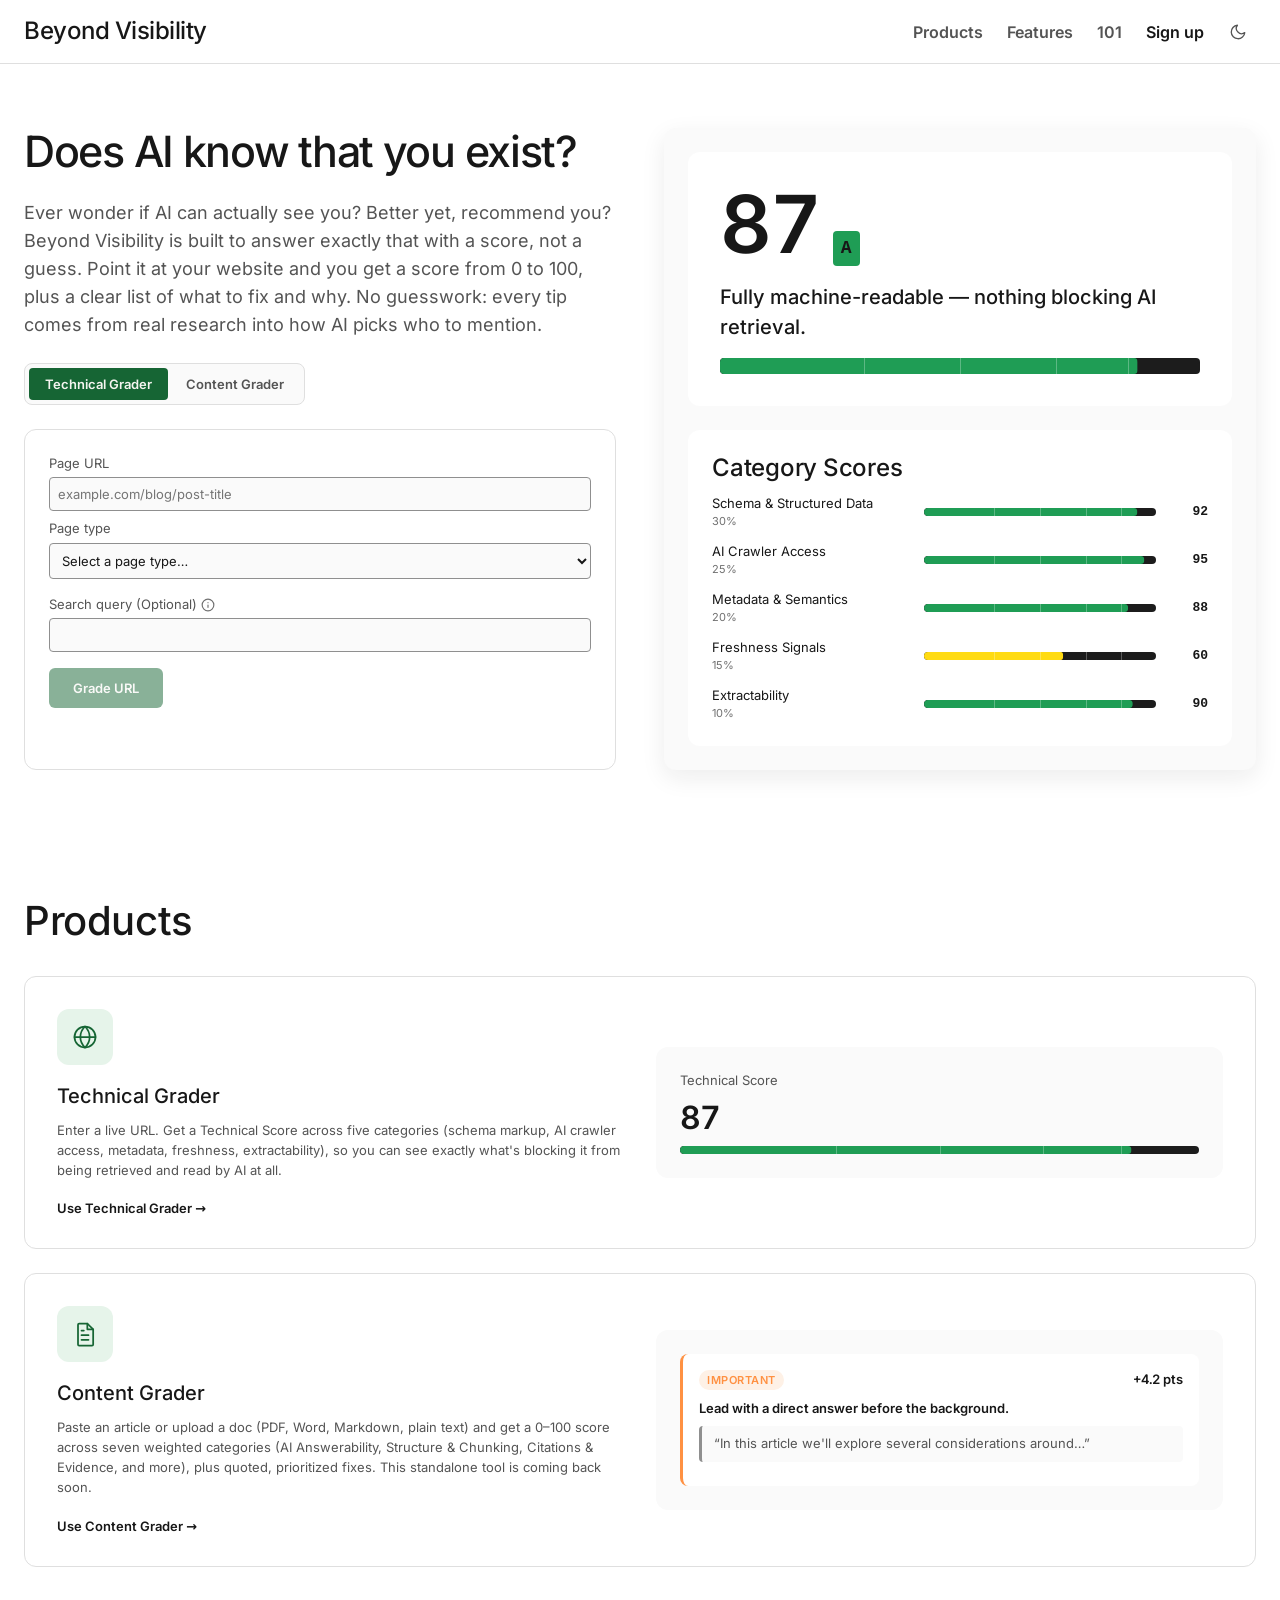
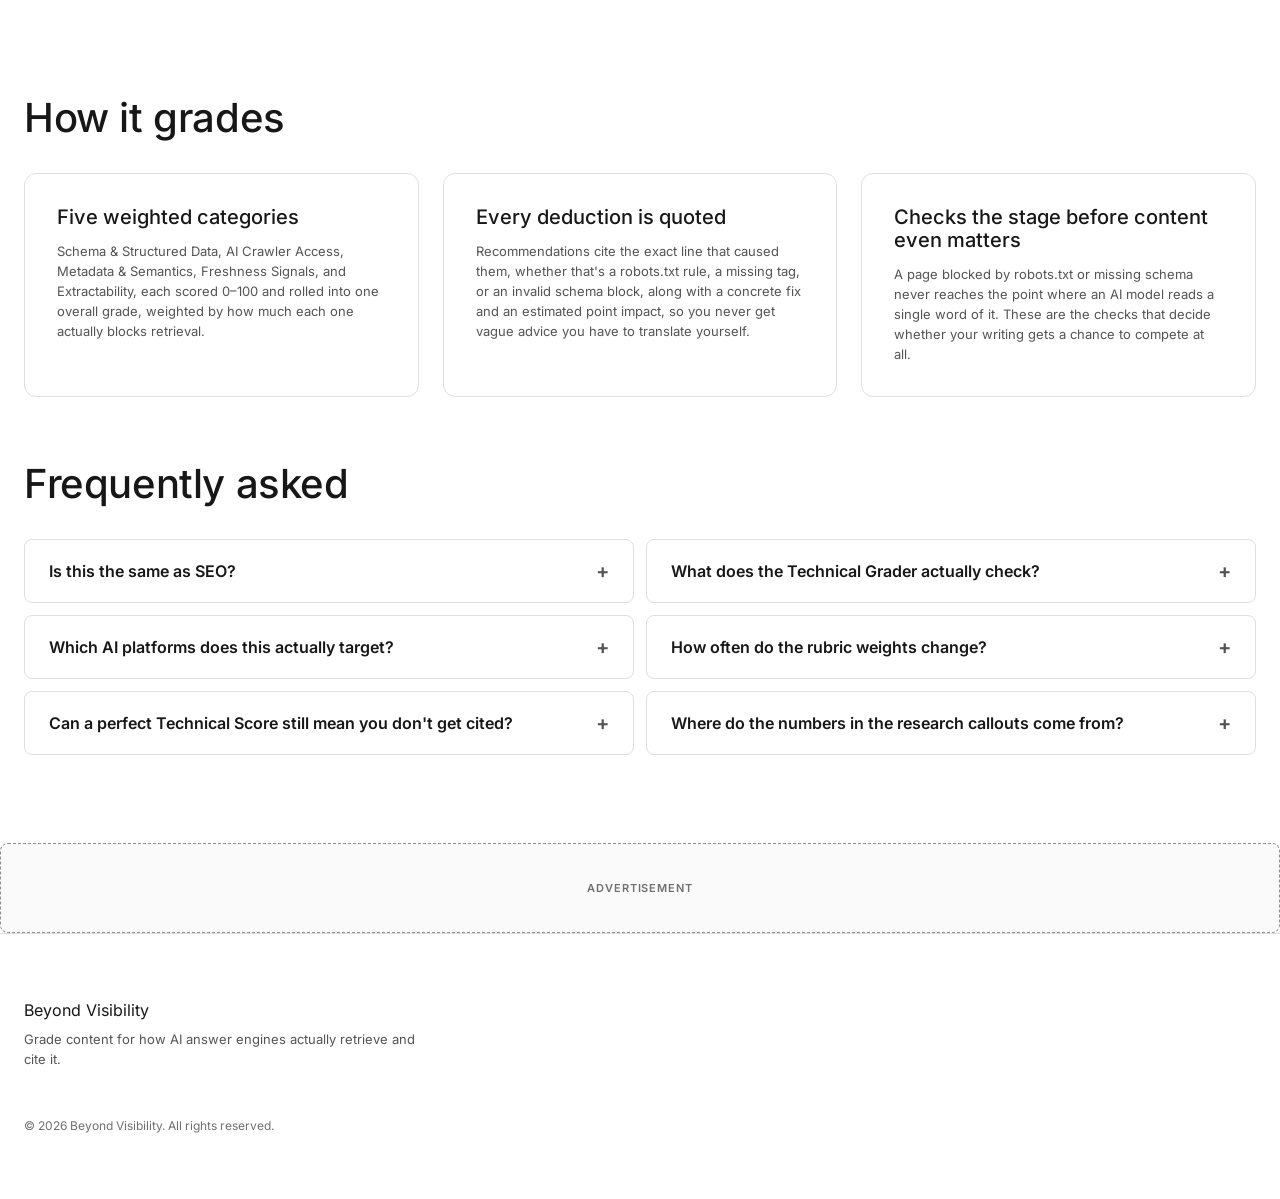
==== commit af0bf1ef: "Deploy of bhagya-d36/AEO-Grader@4d48d8b." ====
--- a/101/index.html
+++ b/101/index.html
@@ -72,8 +72,8 @@
         }
       })();
     </script>
-    <script type="module" crossorigin src="/assets/main-D_-kqwVd.js"></script>
-    <link rel="stylesheet" crossorigin href="/assets/main-B4Wltnc3.css">
+    <script type="module" crossorigin src="/assets/main-BvebSg_a.js"></script>
+    <link rel="stylesheet" crossorigin href="/assets/main-C2WZJHab.css">
   </head>
   <body>
     <div id="root"><header class="marketing-nav"><div class="top-bar-brand"><a class="wordmark" href="/">Beyond Visibility</a></div><nav class="marketing-nav-links" aria-label="Primary"><div class="nav-dropdown"><button type="button" class="nav-dropdown-trigger" aria-haspopup="true">Products</button><ul class="nav-dropdown-menu"><li><a href="/#product-web-grader">Technical Grader</a></li><li><a href="/#product-content-grader">Content Grader</a></li></ul></div><a href="/#features">Features</a><a class="marketing-nav-link" href="/101" aria-current="page">101</a></nav><div class="marketing-nav-actions"><button type="button" class="link-button">Sign up</button><button type="button" class="theme-toggle" aria-label="Switch to dark mode" title="Switch to dark mode"><svg width="18" height="18" viewBox="0 0 24 24" fill="none" stroke="currentColor" stroke-width="1.75" stroke-linecap="round" stroke-linejoin="round" aria-hidden="true"><path d="M21 12.79A9 9 0 1 1 11.21 3 7 7 0 0 0 21 12.79z"></path></svg></button></div></header><main class="about"><div class="about-layout"><nav class="about-toc" aria-label="On this page"><span class="about-toc-heading">On this page</span><ul><li><button type="button" aria-current="true">The shift</button></li><li><button type="button">AEO, AISO</button></li><li><button type="button">From SEO to AEO</button></li><li><button type="button">What&#x27;s new, what&#x27;s not</button></li><li><button type="button">How engines read you</button></li><li><button type="button">What we measure</button></li><li><button type="button">How grading works</button></li><li><button type="button">Why it matters</button></li><li><button type="button">What we don&#x27;t claim</button></li></ul></nav><div class="about-content"><section class="about-hero"><span class="about-eyebrow">About Beyond Visibility</span><h1>Getting cited is the new getting ranked.</h1><p class="about-hero-lead">For twenty-five years, being found online meant ranking a page. Increasingly, it means being the sentence an AI model quotes when it answers someone directly: a different game, with different rules. This page covers what those rules are, where they came from, and exactly what Beyond Visibility measures to help you win at them.</p></section><section class="about-section" id="shift"><h2>The shift</h2><p>A search engine hands someone ten blue links and lets them do the reading. An answer engine reads for them, and once it has answered, most people never click through to check its sources.</p><div class="about-shift-compare" aria-hidden="true"><div class="about-shift-panel"><span class="about-shift-label">The old way</span><div class="about-serp-row"></div><div class="about-serp-row"></div><div class="about-serp-row"></div></div><div class="about-shift-panel about-shift-panel-answer"><span class="about-shift-label">The new way</span><div class="about-answer-block"><span class="about-answer-line"></span><span class="about-answer-line"></span><span class="about-answer-line about-answer-line-short"></span><div class="about-answer-chips"><span class="about-answer-chip">1</span><span class="about-answer-chip">2</span></div></div></div></div><p class="about-shift-caption">Only one of these rows has a chance of being you. The question the rest of this page answers: how do you get into it?</p></section><section class="about-section" id="letters"><h2>AEO and AISO, decoded</h2><p>AEO and AISO get used almost interchangeably online, but they&#x27;re not the same question. Beyond Visibility&#x27;s two products map onto exactly this split.</p><div class="about-letter-grid"><div class="feature-card about-letter-card"><span class="about-letter-abbr">AEO</span><h3>Answer Engine Optimization</h3><dl><dt>In plain English</dt><dd>Getting your content picked as the answer, or cited inside one, when there&#x27;s no single blue link to click.</dd><dt>Technically</dt><dd>Structuring and writing content so it can be extracted as a direct answer, or pulled into a generated summary as a cited source, by a retrieval-augmented system.</dd><dt>What it asks</dt><dd class="about-letter-asks">“If someone asks this question, would an AI actually lift an answer from my page, or cite it while answering?”</dd></dl></div><div class="feature-card about-letter-card"><span class="about-letter-abbr">AISO</span><h3>AI Search Optimization</h3><dl><dt>In plain English</dt><dd>The layer underneath AEO: making sure AI systems can find and read you at all.</dd><dt>Technically</dt><dd>The prerequisite technical layer (crawlability, structured data, machine-readable metadata) that decides whether a page is eligible for retrieval in the first place.</dd><dt>What it asks</dt><dd class="about-letter-asks">“Can an AI crawler even reach my page, parse it, and understand what it is?”</dd></dl></div></div><div class="about-callout"><p><strong>AISO</strong> gets you in the door. <strong>AEO</strong> gets you the answer, and the citation that can come with it. The Technical Grader scores AISO&#x27;s prerequisites from a live URL: crawler access, schema, metadata. AEO itself — whether what&#x27;s actually on the page is answer-shaped and citation-worthy — is what the Content Grader scores, and it&#x27;s coming back soon.</p></div></section><section class="about-section" id="evolution"><h2>How we got here: SEO → AEO</h2><p>None of this happened overnight. Each era optimized for a slightly different signal, and the signal AI answer engines optimize for today is the direct descendant of all of them.</p><ol class="about-timeline"><li><span class="about-timeline-years">1997–2011</span><div class="about-timeline-body"><h3>Keywords &amp; backlinks</h3><p>Rank by matching query keywords and counting inbound links. You optimized for the word, not the meaning.</p></div></li><li><span class="about-timeline-years">2011–2015</span><div class="about-timeline-body"><h3>Content quality &amp; E-E-A-T</h3><p>Panda and Penguin punish thin, spun content. Depth, expertise, and trustworthy sourcing start to outweigh keyword density.</p></div></li><li><span class="about-timeline-years">2015–2018</span><div class="about-timeline-body"><h3>Mobile-first &amp; voice</h3><p>Mobile-first indexing and voice assistants push writing toward direct, conversational answers to spoken questions.</p></div></li><li><span class="about-timeline-years">2018–2022</span><div class="about-timeline-body"><h3>Featured snippets &amp; answer boxes</h3><p>Search engines start answering directly on the results page. The boxed answer, nicknamed &quot;position zero,&quot; becomes the real prize, not the #1 blue link.</p></div></li><li><span class="about-timeline-years">2022–2024</span><div class="about-timeline-body"><h3>Generative answer engines arrive</h3><p>ChatGPT, Perplexity, and AI Overviews start synthesizing answers from multiple sources instead of listing links. The results page itself starts to disappear.</p></div></li><li><span class="about-timeline-years">2024–now</span><div class="about-timeline-body"><h3>AEO / AISO</h3><p>The target shifts from ranking a page to being the passage an AI model quotes, cites, or paraphrases when it answers someone directly.</p></div></li></ol></section><section class="about-section" id="carryover"><h2>What carried over, what&#x27;s new</h2><p>AEO isn&#x27;t a rejection of SEO. Most of the discipline transfers. The target just moved.</p><div class="about-compare"><div class="about-compare-col"><h3>Carried over</h3><ul><li>Clear, accurate, well-organized writing still wins</li><li>Technical crawlability (robots.txt, sitemaps, fast responses) is still table stakes</li><li>Authority and trust signals still matter, just evaluated per-passage now instead of only per-domain</li><li>Fresh, maintained content is still rewarded over stale content</li></ul></div><div class="about-compare-col"><h3>New in AEO</h3><ul><li>The unit of ranking is a 100–300 word passage, not a whole page</li><li>There&#x27;s no click-through or dwell-time signal: a model either quotes you or it doesn&#x27;t</li><li>Structured data tells a model what a passage is, not just what it says</li><li>A handful of named AI crawlers decide if you&#x27;re visible at all, before quality is ever judged</li></ul></div></div></section><section class="about-section" id="pipeline"><h2>How an answer engine actually reads your page</h2><p>Every answer engine (ChatGPT, Perplexity, Claude, Google&#x27;s AI Overviews) runs some version of the same retrieval pipeline. A page has to survive every stage to end up quoted. Miss one, and the rest of the page&#x27;s quality never even gets evaluated.</p><div class="about-pipeline"><div class="feature-card about-pipeline-stage"><div class="about-pipeline-head"><span class="about-pipeline-index">1</span><h3>Fetch</h3></div><p>The crawler requests your page. If robots.txt blocks it, the pipeline stops here: the model never sees a single word.</p><span class="about-pipeline-tag">AI Crawler Access</span></div><div class="feature-card about-pipeline-stage"><div class="about-pipeline-head"><span class="about-pipeline-index">2</span><h3>Parse</h3></div><p>HTML gets stripped to content. Heavy client-side rendering or a thin text shell behind a JS app can leave nothing worth parsing.</p><span class="about-pipeline-tag">Extractability</span></div><div class="feature-card about-pipeline-stage"><div class="about-pipeline-head"><span class="about-pipeline-index">3</span><h3>Chunk</h3></div><p>The page is cut into passages, typically 100–300 words. Clean heading hierarchy survives this step intact; a wandering wall of text gets chunked badly.</p><span class="about-pipeline-tag">Structure &amp; Chunking</span></div><div class="feature-card about-pipeline-stage"><div class="about-pipeline-head"><span class="about-pipeline-index">4</span><h3>Embed</h3></div><p>Each chunk becomes a numeric fingerprint of its meaning, so it can be matched against a query by similarity, not keyword overlap.</p><span class="about-pipeline-tag">Semantic Coverage</span></div><div class="feature-card about-pipeline-stage"><div class="about-pipeline-head"><span class="about-pipeline-index">5</span><h3>Retrieve</h3></div><p>The engine pulls the passages closest to the query. Topical completeness, not keyword stuffing, decides whether you&#x27;re even in the running.</p><span class="about-pipeline-tag">Semantic Coverage</span></div><div class="feature-card about-pipeline-stage"><div class="about-pipeline-head"><span class="about-pipeline-index">6</span><h3>Rerank</h3></div><p>Candidate passages are re-scored for relevance, authority, recency, and structural quality before the model reads them.</p><span class="about-pipeline-tag">Freshness &amp; Metadata</span></div><div class="feature-card about-pipeline-stage"><div class="about-pipeline-head"><span class="about-pipeline-index">7</span><h3>Synthesize</h3></div><p>The model drafts an answer from the surviving passages. Direct, answer-first writing is far easier to lift into a sentence than a slow windup.</p><span class="about-pipeline-tag">AI Answerability &amp; Clarity</span></div><div class="feature-card about-pipeline-stage"><div class="about-pipeline-head"><span class="about-pipeline-index">8</span><h3>Cite</h3></div><p>If the model quotes or attributes you, a citation or your name appears in the answer. Named sources and verifiable claims measurably raise the odds.</p><span class="about-pipeline-tag">Citations &amp; Factuality</span></div></div><div class="about-callout"><p>There is no position #1 in a retrieval pipeline, only <em>retrieved</em> or <em>not retrieved</em>. A page that&#x27;s perfect at every later stage is invisible if the very first stage, Fetch, blocks the crawler.</p></div></section><section class="about-section" id="measures"><h2>What Beyond Visibility measures</h2><p>Every weight below is a real number from the grading engine&#x27;s config, not a marketing round-up. It&#x27;s pulled straight from the same rubric each tool runs against.</p><div class="about-measures-group"><h3>Content Score<span class="coming-soon-badge">Coming soon</span></h3><p class="about-measures-note">This is the rubric the standalone Content Grader will use once it&#x27;s back — nothing on the site scores these seven categories today.</p><div class="about-weight-list"><div class="about-weight-row"><div class="about-weight-label"><span>AI Answerability</span><span class="about-weight-value">20%</span></div><div class="about-weight-track"><div class="about-weight-fill" style="width:60%"></div></div><p class="about-weight-body">Does each section answer the question up front, in a form an AI can lift straight out and quote?</p></div><div class="about-weight-row"><div class="about-weight-label"><span>Structure &amp; Chunking</span><span class="about-weight-value">18%</span></div><div class="about-weight-track"><div class="about-weight-fill" style="width:54%"></div></div><p class="about-weight-body">Clean heading hierarchy, right-sized passages, one idea per chunk: the shape retrieval actually reads.</p></div><div class="about-weight-row"><div class="about-weight-label"><span>Citations &amp; Evidence</span><span class="about-weight-value">15%</span></div><div class="about-weight-track"><div class="about-weight-fill" style="width:45%"></div></div><p class="about-weight-body">Named sources, attributed statistics, real quotations: the things that measurably lift citation rate.</p></div><div class="about-weight-row"><div class="about-weight-label"><span>Semantic Coverage</span><span class="about-weight-value">13%</span></div><div class="about-weight-track"><div class="about-weight-fill" style="width:39%"></div></div><p class="about-weight-body">Whether the full topic is covered, or an answer engine has to go fill the gaps from a competitor.</p></div><div class="about-weight-row"><div class="about-weight-label"><span>Clarity &amp; Fluency</span><span class="about-weight-value">12%</span></div><div class="about-weight-track"><div class="about-weight-fill" style="width:36%"></div></div><p class="about-weight-body">Prose an LLM can parse, summarize, and attribute accurately, without filler or hedging.</p></div><div class="about-weight-row"><div class="about-weight-label"><span>Factuality &amp; Verifiability</span><span class="about-weight-value">12%</span></div><div class="about-weight-track"><div class="about-weight-fill" style="width:36%"></div></div><p class="about-weight-body">Claims stated in checkable form, internally consistent, free of red-flag statistics.</p></div><div class="about-weight-row"><div class="about-weight-label"><span>Readability</span><span class="about-weight-value">10%</span></div><div class="about-weight-track"><div class="about-weight-fill" style="width:30%"></div></div><p class="about-weight-body">Reading-ease scores, sentence length, and scannability: the parseability floor underneath everything else.</p></div></div></div><div class="about-measures-group"><h3>Technical Grader: Technical Score</h3><div class="about-weight-list"><div class="about-weight-row"><div class="about-weight-label"><span>Schema &amp; Structured Data</span><span class="about-weight-value">30%</span></div><div class="about-weight-track"><div class="about-weight-fill" style="width:90%"></div></div><p class="about-weight-body">JSON-LD present and valid, matching the right type, with the fields that type requires.</p></div><div class="about-weight-row"><div class="about-weight-label"><span>AI Crawler Access</span><span class="about-weight-value">25%</span></div><div class="about-weight-track"><div class="about-weight-fill" style="width:75%"></div></div><p class="about-weight-body">Whether robots.txt and meta-robots actually let GPTBot, ClaudeBot, PerplexityBot, OAI-SearchBot, and Google-Extended in.</p></div><div class="about-weight-row"><div class="about-weight-label"><span>Metadata &amp; Semantics</span><span class="about-weight-value">20%</span></div><div class="about-weight-track"><div class="about-weight-fill" style="width:60%"></div></div><p class="about-weight-body">Title, description, canonical, Open Graph tags, language, landmarks: the basic contract every page owes a crawler.</p></div><div class="about-weight-row"><div class="about-weight-label"><span>Freshness Signals</span><span class="about-weight-value">15%</span></div><div class="about-weight-track"><div class="about-weight-fill" style="width:45%"></div></div><p class="about-weight-body">A machine-readable publish or modified date, and whether it&#x27;s actually recent.</p></div><div class="about-weight-row"><div class="about-weight-label"><span>Extractability</span><span class="about-weight-value">10%</span></div><div class="about-weight-track"><div class="about-weight-fill" style="width:30%"></div></div><p class="about-weight-body">Whether the content can be read as text without running JavaScript, and how much of the page is boilerplate.</p></div></div></div></section><section class="about-section" id="how-graded"><h2>How a grade actually gets produced</h2><ol class="about-steps"><li><span class="about-step-index">1</span><div><h3>Ingest</h3><p>Point the Technical Grader at a live URL. (Pasting raw text/Markdown or uploading a file — .md, .txt, .html, .docx — returns with the standalone Content Grader.)</p></div></li><li><span class="about-step-index">2</span><div><h3>Chunk</h3><p>Content is split into passages the same way a retrieval pipeline would: the unit every check below actually runs against.</p></div></li><li><span class="about-step-index">3</span><div><h3>Score</h3><p>For the Content Grader: deterministic analyzers (heading structure, reading-ease formulas, schema validation) run alongside an LLM judge scoring against a versioned rubric — a hybrid, not one black-box model call. The Technical Grader&#x27;s live scoring stops at the deterministic half: no chunking, no model call, five checks weighted and summed.</p></div></li><li><span class="about-step-index">4</span><div><h3>Aggregate</h3><p>Category scores are weighted and summed, then two hard caps apply: any category under 30 caps the overall at 75, and detected factual red flags cap Factuality at 40, so a single critical weakness can&#x27;t be averaged away.</p></div></li><li><span class="about-step-index">5</span><div><h3>Recommend</h3><p>Every failed or weak check becomes a recommendation: the exact passage that caused it, why it matters, a concrete rewrite, and an estimated point impact. Sorted by impact, with the top 3 surfaced as Quick Wins.</p></div></li></ol><div class="about-bands"><div class="about-band-row" data-band="A"><span class="about-band-label">A</span><span class="about-band-range">85–100</span><span class="about-band-meaning">Citation-ready: likely to be retrieved and cited as-is</span></div><div class="about-band-row" data-band="B"><span class="about-band-label">B</span><span class="about-band-range">70–84</span><span class="about-band-meaning">Strong: competitive, targeted fixes recommended</span></div><div class="about-band-row" data-band="C"><span class="about-band-label">C</span><span class="about-band-range">50–69</span><span class="about-band-meaning">Needs work: retrievable but unlikely to win citations</span></div><div class="about-band-row" data-band="D"><span class="about-band-label">D</span><span class="about-band-range">30–49</span><span class="about-band-meaning">Weak: major structural/content rework needed</span></div><div class="about-band-row" data-band="F"><span class="about-band-label">F</span><span class="about-band-range">0–29</span><span class="about-band-meaning">Not answer-ready: fundamental rewrite required</span></div></div></section><section class="about-section" id="worth"><h2>What it&#x27;s worth to you</h2><div class="about-worth-grid"><div class="feature-card about-worth-card"><h3>Content &amp; marketing teams</h3><p>Stop guessing why a competitor gets quoted and you don&#x27;t. Every deduction points at an exact sentence and a specific fix, not a vague &quot;improve your content&quot; score.</p></div><div class="feature-card about-worth-card"><h3>SEO &amp; growth</h3><p>AEO adds a new, largely uncontested channel: brand mentions inside AI answers don&#x27;t show up in a rank tracker, but they show up in traffic and pipeline. This gives you a way to actually see and improve that channel.</p></div><div class="feature-card about-worth-card"><h3>Engineering &amp; web teams</h3><p>The Technical Grader&#x27;s Technical Score turns robots.txt rules, schema gaps, and missing metadata (the kind of thing that silently blocks an entire crawler) into a prioritized, ticket-sized checklist.</p></div><div class="feature-card about-worth-card"><h3>Founders &amp; leadership</h3><p>A single 0–100 number you can track release over release, the same way you&#x27;d track page speed. Except this one tracks whether AI can see you at all.</p></div></div><div class="about-stat-strip"><div class="about-stat"><span class="about-stat-value">+41%</span><span class="about-stat-label">quotations</span></div><div class="about-stat"><span class="about-stat-value">+32%</span><span class="about-stat-label">statistics</span></div><div class="about-stat"><span class="about-stat-value">+30%</span><span class="about-stat-label">cited sources</span></div><div class="about-stat"><span class="about-stat-value">+28%</span><span class="about-stat-label">fluency</span></div></div><p class="about-stat-caption">Measured lift in AI-visibility from the Princeton GEO study: 10,000 queries across 25 domains. Every one of these is a scored check in the Content Score rubric above, not an assumption.</p></section><section class="about-section" id="honesty"><h2>What we don&#x27;t claim</h2><div class="about-honesty-list"><div class="feature-card about-honesty-item"><h3>No guaranteed citations</h3><p>No grader, including this one, can promise a specific AI model will quote you. Scores predict likelihood, not certainty.</p></div><div class="feature-card about-honesty-item"><h3>Off-page signals aren&#x27;t measured</h3><p>Brand mentions on forums (≈4× citation odds by the same research this grader is built on) and review-site presence (≈3×) matter, but can&#x27;t be read off a single page, so they show up as an informational checklist, not a scored category.</p></div><div class="feature-card about-honesty-item"><h3>Scores are directional, not absolute</h3><p>Rubric weights get revisited as retrieval research evolves, so a score is only directly comparable to another score from the same rubric version.</p></div><div class="feature-card about-honesty-item"><h3>We don&#x27;t fact-check the live web</h3><p>Factuality scores internal consistency and verifiability, whether a claim is stated in checkable form, not whether it&#x27;s actually true.</p></div></div></section><section class="about-cta"><h2>Grade a page. Takes about a minute.</h2><p>Paste a URL or an article and see exactly where it stands.</p><button type="button" class="cta-button cta-button--lg">Get started</button></section></div></div></main><footer class="site-footer"><div class="footer-inner"><div class="footer-brand"><span class="wordmark">Beyond Visibility</span><p class="footer-tagline">Grade content for how AI answer engines actually retrieve and cite it.</p></div></div><p class="footer-legal">© 2026 Beyond Visibility. All rights reserved.</p></footer></div>
--- a/assets/main-C2WZJHab.css
+++ b/assets/main-C2WZJHab.css
@@ -0,0 +1 @@
+@font-face{font-family:Inter;font-style:normal;font-display:swap;font-weight:400;src:url(/assets/inter-cyrillic-ext-400-normal-BQZuk6qB.woff2)format("woff2"),url(/assets/inter-cyrillic-ext-400-normal-DQukG94-.woff)format("woff");unicode-range:U+460-52F,U+1C80-1C8A,U+20B4,U+2DE0-2DFF,U+A640-A69F,U+FE2E-FE2F}@font-face{font-family:Inter;font-style:normal;font-display:swap;font-weight:400;src:url(/assets/inter-cyrillic-400-normal-obahsSVq.woff2)format("woff2"),url(/assets/inter-cyrillic-400-normal-HOLc17fK.woff)format("woff");unicode-range:U+301,U+400-45F,U+490-491,U+4B0-4B1,U+2116}@font-face{font-family:Inter;font-style:normal;font-display:swap;font-weight:400;src:url(/assets/inter-greek-ext-400-normal-DGGRlc-M.woff2)format("woff2"),url(/assets/inter-greek-ext-400-normal-KugGGMne.woff)format("woff");unicode-range:U+1F??}@font-face{font-family:Inter;font-style:normal;font-display:swap;font-weight:400;src:url(/assets/inter-greek-400-normal-B4URO6DV.woff2)format("woff2"),url(/assets/inter-greek-400-normal-q2sYcFCs.woff)format("woff");unicode-range:U+370-377,U+37A-37F,U+384-38A,U+38C,U+38E-3A1,U+3A3-3FF}@font-face{font-family:Inter;font-style:normal;font-display:swap;font-weight:400;src:url(/assets/inter-vietnamese-400-normal-DMkecbls.woff2)format("woff2"),url(/assets/inter-vietnamese-400-normal-Bbgyi5SW.woff)format("woff");unicode-range:U+102-103,U+110-111,U+128-129,U+168-169,U+1A0-1A1,U+1AF-1B0,U+300-301,U+303-304,U+308-309,U+323,U+329,U+1EA0-1EF9,U+20AB}@font-face{font-family:Inter;font-style:normal;font-display:swap;font-weight:400;src:url(/assets/inter-latin-ext-400-normal-C1nco2VV.woff2)format("woff2"),url(/assets/inter-latin-ext-400-normal-77YHD8bZ.woff)format("woff");unicode-range:U+100-2BA,U+2BD-2C5,U+2C7-2CC,U+2CE-2D7,U+2DD-2FF,U+304,U+308,U+329,U+1D00-1DBF,U+1E00-1E9F,U+1EF2-1EFF,U+2020,U+20A0-20AB,U+20AD-20C0,U+2113,U+2C60-2C7F,U+A720-A7FF}@font-face{font-family:Inter;font-style:normal;font-display:swap;font-weight:400;src:url(/assets/inter-latin-400-normal-C38fXH4l.woff2)format("woff2"),url(/assets/inter-latin-400-normal-CyCys3Eg.woff)format("woff");unicode-range:U+??,U+131,U+152-153,U+2BB-2BC,U+2C6,U+2DA,U+2DC,U+304,U+308,U+329,U+2000-206F,U+20AC,U+2122,U+2191,U+2193,U+2212,U+2215,U+FEFF,U+FFFD}@font-face{font-family:Inter;font-style:normal;font-display:swap;font-weight:500;src:url(/assets/inter-cyrillic-ext-500-normal-B0yAr1jD.woff2)format("woff2"),url(/assets/inter-cyrillic-ext-500-normal-BmqWE9Dz.woff)format("woff");unicode-range:U+460-52F,U+1C80-1C8A,U+20B4,U+2DE0-2DFF,U+A640-A69F,U+FE2E-FE2F}@font-face{font-family:Inter;font-style:normal;font-display:swap;font-weight:500;src:url(/assets/inter-cyrillic-500-normal-BasfLYem.woff2)format("woff2"),url(/assets/inter-cyrillic-500-normal-CxZf_p3X.woff)format("woff");unicode-range:U+301,U+400-45F,U+490-491,U+4B0-4B1,U+2116}@font-face{font-family:Inter;font-style:normal;font-display:swap;font-weight:500;src:url(/assets/inter-greek-ext-500-normal-C4iEst2y.woff2)format("woff2"),url(/assets/inter-greek-ext-500-normal-2j5mBUwD.woff)format("woff");unicode-range:U+1F??}@font-face{font-family:Inter;font-style:normal;font-display:swap;font-weight:500;src:url(/assets/inter-greek-500-normal-BIZE56-Y.woff2)format("woff2"),url(/assets/inter-greek-500-normal-Xzm54t5V.woff)format("woff");unicode-range:U+370-377,U+37A-37F,U+384-38A,U+38C,U+38E-3A1,U+3A3-3FF}@font-face{font-family:Inter;font-style:normal;font-display:swap;font-weight:500;src:url(/assets/inter-vietnamese-500-normal-DOriooB6.woff2)format("woff2"),url(/assets/inter-vietnamese-500-normal-mJboJaSs.woff)format("woff");unicode-range:U+102-103,U+110-111,U+128-129,U+168-169,U+1A0-1A1,U+1AF-1B0,U+300-301,U+303-304,U+308-309,U+323,U+329,U+1EA0-1EF9,U+20AB}@font-face{font-family:Inter;font-style:normal;font-display:swap;font-weight:500;src:url(/assets/inter-latin-ext-500-normal-CV4jyFjo.woff2)format("woff2"),url(/assets/inter-latin-ext-500-normal-BxGbmqWO.woff)format("woff");unicode-range:U+100-2BA,U+2BD-2C5,U+2C7-2CC,U+2CE-2D7,U+2DD-2FF,U+304,U+308,U+329,U+1D00-1DBF,U+1E00-1E9F,U+1EF2-1EFF,U+2020,U+20A0-20AB,U+20AD-20C0,U+2113,U+2C60-2C7F,U+A720-A7FF}@font-face{font-family:Inter;font-style:normal;font-display:swap;font-weight:500;src:url(/assets/inter-latin-500-normal-Cerq10X2.woff2)format("woff2"),url(/assets/inter-latin-500-normal-BL9OpVg8.woff)format("woff");unicode-range:U+??,U+131,U+152-153,U+2BB-2BC,U+2C6,U+2DA,U+2DC,U+304,U+308,U+329,U+2000-206F,U+20AC,U+2122,U+2191,U+2193,U+2212,U+2215,U+FEFF,U+FFFD}@font-face{font-family:Inter;font-style:normal;font-display:swap;font-weight:600;src:url(/assets/inter-cyrillic-ext-600-normal-Dfes3d0z.woff2)format("woff2"),url(/assets/inter-cyrillic-ext-600-normal-Bcila6Z-.woff)format("woff");unicode-range:U+460-52F,U+1C80-1C8A,U+20B4,U+2DE0-2DFF,U+A640-A69F,U+FE2E-FE2F}@font-face{font-family:Inter;font-style:normal;font-display:swap;font-weight:600;src:url(/assets/inter-cyrillic-600-normal-CWCymEST.woff2)format("woff2"),url(/assets/inter-cyrillic-600-normal-4D_pXhcN.woff)format("woff");unicode-range:U+301,U+400-45F,U+490-491,U+4B0-4B1,U+2116}@font-face{font-family:Inter;font-style:normal;font-display:swap;font-weight:600;src:url(/assets/inter-greek-ext-600-normal-DRtmH8MT.woff2)format("woff2"),url(/assets/inter-greek-ext-600-normal-B8X0CLgF.woff)format("woff");unicode-range:U+1F??}@font-face{font-family:Inter;font-style:normal;font-display:swap;font-weight:600;src:url(/assets/inter-greek-600-normal-plRanbMR.woff2)format("woff2"),url(/assets/inter-greek-600-normal-BZpKdvQh.woff)format("woff");unicode-range:U+370-377,U+37A-37F,U+384-38A,U+38C,U+38E-3A1,U+3A3-3FF}@font-face{font-family:Inter;font-style:normal;font-display:swap;font-weight:600;src:url(/assets/inter-vietnamese-600-normal-Cc8MFFhd.woff2)format("woff2"),url(/assets/inter-vietnamese-600-normal-BuLX-rYi.woff)format("woff");unicode-range:U+102-103,U+110-111,U+128-129,U+168-169,U+1A0-1A1,U+1AF-1B0,U+300-301,U+303-304,U+308-309,U+323,U+329,U+1EA0-1EF9,U+20AB}@font-face{font-family:Inter;font-style:normal;font-display:swap;font-weight:600;src:url(/assets/inter-latin-ext-600-normal-D2bJ5OIk.woff2)format("woff2"),url(/assets/inter-latin-ext-600-normal-CIVaiw4L.woff)format("woff");unicode-range:U+100-2BA,U+2BD-2C5,U+2C7-2CC,U+2CE-2D7,U+2DD-2FF,U+304,U+308,U+329,U+1D00-1DBF,U+1E00-1E9F,U+1EF2-1EFF,U+2020,U+20A0-20AB,U+20AD-20C0,U+2113,U+2C60-2C7F,U+A720-A7FF}@font-face{font-family:Inter;font-style:normal;font-display:swap;font-weight:600;src:url(/assets/inter-latin-600-normal-LgqL8muc.woff2)format("woff2"),url(/assets/inter-latin-600-normal-CiBQ2DWP.woff)format("woff");unicode-range:U+??,U+131,U+152-153,U+2BB-2BC,U+2C6,U+2DA,U+2DC,U+304,U+308,U+329,U+2000-206F,U+20AC,U+2122,U+2191,U+2193,U+2212,U+2215,U+FEFF,U+FFFD}:root{--surface-0:#fff;--surface-1:#fff;--surface-2:#fafafa;--surface-3:#f0f0f0;--border:#dfdfdf;--border-strong:#8f8f8f;--text:#171717;--text-muted:#545454;--text-subtle:#707070;--text-placeholder:#9a9a9a;--accent:#166534;--accent-hover:#1a6b3f;--accent-press:#0f4c2b;--accent-fg:#f5f5f0;--accent-ring:#166534;--accent-bg:#e6f4ea;--score-fg:#171717;--score-excellent:#1f9d55;--score-good:#a3e635;--score-fair:#ffdb13;--score-weak:#ff9142;--score-poor:#ff5c4d;--meter-track:#1c1c1c;--meter-tick:#ffffff47;--danger:#ff5c4d;--danger-bg:#fdeceb;--warning:#ff9142;--warning-bg:#fef1e6;--neutral-badge:#545454;--neutral-badge-bg:#fafafa;--shadow-1:0 1px 2px #1717170f;--shadow-2:0 8px 24px #17171714;--shadow-3:0 16px 48px #17171724;--font-display:"Inter", system-ui, sans-serif;--font-sans:"Inter", system-ui, "Segoe UI", Roboto, sans-serif;--font-mono:ui-monospace, Menlo, Monaco, Consolas, "Liberation Mono", monospace;--text-2xs:11px;--text-xs:12px;--text-sm:13px;--text-base:16px;--text-md:18px;--text-lg:20px;--text-xl:24px;--text-2xl:32px;--text-3xl:40px;--text-score:clamp(56px, 8vw, 80px);--text-hero:clamp(40px, 5vw + 1rem, 64px);--space-1:4px;--space-2:8px;--space-3:12px;--space-4:16px;--space-6:24px;--space-8:32px;--space-12:48px;--space-16:64px;--radius-sm:4px;--radius-md:8px;--radius-lg:12px;--radius-xl:16px;--radius-full:999px;--radius-btn:6px;--dur-fast:.12s;--dur-normal:.2s;--dur-slow:.32s;--ease-out:cubic-bezier(0, 0, .2, 1);--ease-in:cubic-bezier(.4, 0, 1, 1);--ease-in-out:cubic-bezier(.4, 0, .2, 1);font:var(--text-base) / 1.5 var(--font-sans);--lightningcss-light:initial;--lightningcss-dark: ;color-scheme:light dark;color:var(--text);background:var(--surface-0);font-synthesis:none;text-rendering:optimizelegibility;-webkit-font-smoothing:antialiased;-moz-osx-font-smoothing:grayscale}@media (prefers-color-scheme:dark){:root{--lightningcss-light: ;--lightningcss-dark:initial}:root:not([data-theme=light]){--surface-0:#1c1c1c;--surface-1:#202020;--surface-2:#282828;--surface-3:#323232;--border:#2e2e2e;--border-strong:#757575;--text:#ededed;--text-muted:#a8a8a8;--text-subtle:#949494;--text-placeholder:#6e6e6e;--accent:#1f9d55;--accent-hover:#2ba35f;--accent-press:#1e9752;--accent-fg:#171717;--accent-ring:#2ba35f;--accent-bg:#16281c;--danger-bg:#2b1a17;--warning-bg:#2b220f;--neutral-badge:#a8a8a8;--neutral-badge-bg:#282828;--shadow-1:0 1px 2px #0006;--shadow-2:0 8px 24px #00000073;--shadow-3:0 16px 48px #0000008c}}:root[data-theme=dark]{--surface-0:#1c1c1c;--surface-1:#202020;--surface-2:#282828;--surface-3:#323232;--border:#2e2e2e;--border-strong:#757575;--text:#ededed;--text-muted:#a8a8a8;--text-subtle:#949494;--text-placeholder:#6e6e6e;--accent:#1f9d55;--accent-hover:#2ba35f;--accent-press:#1e9752;--accent-fg:#171717;--accent-ring:#2ba35f;--accent-bg:#16281c;--danger-bg:#2b1a17;--warning-bg:#2b220f;--neutral-badge:#a8a8a8;--neutral-badge-bg:#282828;--shadow-1:0 1px 2px #0006;--shadow-2:0 8px 24px #00000073;--shadow-3:0 16px 48px #0000008c}*{box-sizing:border-box}body{margin:0}h1{font-family:var(--font-display);letter-spacing:-.02em;color:var(--text);margin:0;font-weight:500;line-height:1.1}h2,h3{font-family:var(--font-sans);color:var(--text);margin:0;font-weight:500;line-height:1.15}p{margin:0}button{font-family:var(--font-sans);cursor:pointer}textarea,input,select{font-family:var(--font-sans);font-size:var(--text-sm)}.theme-toggle{width:36px;height:36px;color:var(--text-muted);transition:color var(--dur-fast) var(--ease-out);background:0 0;border:none;flex-shrink:0;justify-content:center;align-items:center;display:inline-flex}.theme-toggle:hover{color:var(--text)}:focus-visible{outline:2px solid var(--accent-ring);outline-offset:2px;border-radius:var(--radius-sm)}@media (prefers-reduced-motion:reduce){*,:before,:after{scroll-behavior:auto!important;transition-duration:.01ms!important;animation-duration:.01ms!important;animation-iteration-count:1!important}}.app{min-height:100vh}.top-bar{z-index:10;justify-content:space-between;align-items:center;gap:var(--space-6);height:60px;padding:0 var(--space-6);background:var(--surface-0);border-bottom:1px solid var(--border);display:flex;position:sticky;top:0}.top-bar-brand{align-items:baseline;gap:var(--space-2);display:flex}.top-bar-brand .wordmark{cursor:pointer;font-family:var(--font-display);font-weight:500;font-size:var(--text-xl);letter-spacing:-.02em;color:var(--text);background:0 0;border:none;padding:0;line-height:1.1;text-decoration:none}.workspace{gap:var(--space-8);width:100%;max-width:1440px;padding:var(--space-8) var(--space-6) var(--space-16);grid-template-columns:1fr;margin:0 auto;display:grid}.input-pane{gap:var(--space-2);flex-direction:column;min-width:0;display:flex}.pane-label{font-family:var(--font-mono);font-size:var(--text-2xs);letter-spacing:.08em;text-transform:uppercase;color:var(--text-subtle);margin-bottom:var(--space-2);font-weight:600}.results-pane{min-width:0}.coming-soon{width:100%;max-width:1440px;padding:var(--space-16) var(--space-6);justify-content:center;margin:0 auto;display:flex}.coming-soon-card{align-items:flex-start;gap:var(--space-4);max-width:56ch;padding:var(--space-8);background:var(--surface-2);border:1px solid var(--border);border-radius:var(--radius-lg);flex-direction:column;display:flex}.coming-soon-card h1{font-size:var(--text-2xl);letter-spacing:-.01em;margin:0}.coming-soon-card p{color:var(--text-muted);line-height:1.55}@media (width>=960px){.workspace{align-items:start;gap:var(--space-12);grid-template-columns:400px 1fr}.input-pane{top:calc(60px + var(--space-8));position:sticky}}.category-bars h2,.recommendations h2{font-size:var(--text-xl);letter-spacing:-.01em}.grade-form{gap:var(--space-2);background:var(--surface-1);border:1px solid var(--border);border-radius:var(--radius-lg);padding:var(--space-6);flex-direction:column;display:flex}.field-label{font-weight:600;font-size:var(--text-sm)}.field-label-row{align-items:center;gap:var(--space-1);display:flex}.info-tooltip{color:var(--text-subtle);cursor:help;display:inline-flex;position:relative}.info-tooltip:hover,.info-tooltip:focus-visible{color:var(--text)}.info-tooltip-text{top:calc(100% + var(--space-2));width:max-content;max-width:220px;padding:var(--space-2) var(--space-3);border-radius:var(--radius-sm);background:var(--surface-2);border:1px solid var(--border-strong);color:var(--text);font-size:var(--text-xs);text-align:center;opacity:0;visibility:hidden;transition:opacity var(--dur-fast) var(--ease-out);pointer-events:none;z-index:10;font-weight:400;line-height:1.4;position:absolute;left:50%;transform:translate(-50%)}.info-tooltip:hover .info-tooltip-text,.info-tooltip:focus-visible .info-tooltip-text{opacity:1;visibility:visible}.visually-hidden{clip:rect(0, 0, 0, 0);white-space:nowrap;border:0;width:1px;height:1px;margin:-1px;padding:0;position:absolute;overflow:hidden}.content-label-row{justify-content:space-between;align-items:center;gap:var(--space-2) var(--space-3);flex-wrap:wrap;display:flex}.attach-btn{align-items:center;gap:var(--space-1);color:var(--text-muted);border:1px solid var(--border-strong);border-radius:var(--radius-btn);padding:var(--space-1) var(--space-2);font-size:var(--text-xs);transition:border-color var(--dur-fast) var(--ease-out), color var(--dur-fast) var(--ease-out);background:0 0;font-weight:600;display:inline-flex}.attach-btn:hover:not(:disabled){border-color:var(--text);color:var(--text)}.attach-btn:active:not(:disabled){transform:scale(.97)}.attach-btn:disabled{opacity:.6;cursor:not-allowed}.file-chip{align-self:flex-start;align-items:center;gap:var(--space-2);font-family:var(--font-mono);font-size:var(--text-xs);color:var(--text-muted);background:var(--surface-2);border-radius:var(--radius-full);padding:var(--space-1) var(--space-1) var(--space-1) var(--space-3);display:inline-flex}.file-chip-clear{border-radius:var(--radius-full);width:24px;height:24px;color:var(--text-subtle);font-size:var(--text-sm);transition:background var(--dur-fast) var(--ease-out), color var(--dur-fast) var(--ease-out);background:0 0;border:none;justify-content:center;align-items:center;line-height:1;display:inline-flex}.file-chip-clear:hover{background:var(--surface-3);color:var(--text)}.attach-error{font-size:var(--text-sm);color:var(--danger)}textarea{border:1px solid var(--border-strong);border-radius:var(--radius-md);width:100%;padding:var(--space-3);background:var(--surface-2);color:var(--text);resize:vertical;transition:border-color var(--dur-fast) var(--ease-out)}textarea:hover{border-color:var(--text)}.word-count{font-family:var(--font-mono);font-variant-numeric:tabular-nums;font-size:var(--text-sm);color:var(--text-muted);text-align:right}.optional-fields{gap:var(--space-3);margin:var(--space-2) 0;grid-template-columns:repeat(auto-fit,minmax(180px,1fr));display:grid}.field{gap:var(--space-1);flex-direction:column;display:flex}.field label{font-size:var(--text-sm);color:var(--text-muted)}.field input,.field select{border:1px solid var(--border-strong);border-radius:var(--radius-sm);padding:var(--space-2);background:var(--surface-2);color:var(--text);transition:border-color var(--dur-fast) var(--ease-out)}.field input:hover,.field select:hover{border-color:var(--text)}.grade-form button[type=submit]{align-self:flex-start;align-items:center;gap:var(--space-2);background:var(--accent);color:var(--accent-fg);border-radius:var(--radius-btn);padding:var(--space-3) var(--space-6);font-size:var(--text-sm);transition:background var(--dur-fast) var(--ease-out), transform var(--dur-fast) var(--ease-out);border:none;font-weight:600;display:inline-flex}.grade-form button[type=submit]:hover:not(:disabled){background:var(--accent-hover)}.grade-form button[type=submit]:active:not(:disabled){background:var(--accent-press);transform:scale(.97)}.grade-form button[type=submit]:disabled{opacity:.5;cursor:not-allowed}.btn-spinner{border-radius:var(--radius-full);width:14px;height:14px;animation:spin var(--dur-slow) linear infinite;border:2px solid;border-top-color:#0000}@keyframes spin{to{transform:rotate(360deg)}}.error-banner{margin-top:var(--space-3);padding:var(--space-3) var(--space-4);border-radius:var(--radius-md);background:var(--danger-bg);color:var(--danger);font-size:var(--text-sm)}.results-reveal{gap:var(--space-8);flex-direction:column;display:flex}.score-card{gap:var(--space-4);background:var(--surface-1);border:1px solid var(--border);border-radius:var(--radius-lg);padding:var(--space-8);flex-direction:column;display:flex}.verdict{align-items:baseline;gap:var(--space-3);display:flex}.verdict-score{font-family:var(--font-display);font-weight:800;font-size:var(--text-score);letter-spacing:-.02em;font-variant-numeric:tabular-nums;color:var(--text);line-height:1}.verdict-band{font-family:var(--font-mono);font-size:var(--text-md);color:var(--score-fg);background:var(--tier-color);border-radius:var(--radius-sm);padding:var(--space-1) var(--space-2);font-weight:700}.verdict-meaning{font-size:var(--text-lg);color:var(--text);max-width:60ch;font-weight:500}.versions{font-family:var(--font-mono);font-size:var(--text-xs);color:var(--text-subtle);margin-top:var(--space-2)!important}.warnings{color:var(--warning);font-size:var(--text-sm);margin:var(--space-1) 0;padding-left:var(--space-4)}.meter{align-items:center;display:flex}.meter-track{background:var(--meter-track);border-radius:var(--radius-sm);flex:1;position:relative;overflow:hidden}.meter-sm .meter-track{height:var(--space-2)}.meter-lg .meter-track{height:var(--space-4)}.meter-fill{border-radius:var(--radius-sm);background-color:var(--tier-color);transform-origin:0;width:100%;height:100%;animation:meter-fill var(--dur-slow) var(--ease-out) both;animation-delay:.2s;display:block}@keyframes meter-fill{0%{transform:scaleX(0)}to{transform:scaleX(var(--meter-scale))}}.meter-tick{background:var(--meter-tick);width:1px;position:absolute;top:0;bottom:0}.page-summary{align-items:baseline;gap:var(--space-2) var(--space-3);font-size:var(--text-sm);flex-wrap:wrap;display:flex}.page-summary-url{color:var(--text);word-break:break-all}.page-summary-meta,.score-card-na .verdict-score{color:var(--text-subtle)}.category-bars{background:var(--surface-1);border:1px solid var(--border);border-radius:var(--radius-lg);padding:var(--space-6)}.category-row{align-items:center;gap:var(--space-3);margin-top:var(--space-3);grid-template-columns:200px 1fr 40px;display:grid}.category-label{font-size:var(--text-sm);flex-direction:column;display:flex}.category-weight{font-size:var(--text-2xs);color:var(--text-subtle)}.category-score{font-family:var(--font-mono);font-variant-numeric:tabular-nums;text-align:right;font-weight:600;font-size:var(--text-sm)}@media (width<=520px){.category-row{row-gap:var(--space-1);grid-template-columns:1fr auto}.category-row>:first-child{grid-area:1/1}.category-row>:last-child{grid-area:1/2}.category-row>:nth-child(2){grid-area:2/1/auto/-1}}.recommendations h2{margin-top:var(--space-6);margin-bottom:var(--space-3)}.recommendations h2:first-child{margin-top:0}.no-recommendations{color:var(--text-muted)}.recommendation-list,.recommendation-groups{gap:var(--space-3);flex-direction:column;display:flex}.recommendation-group{background:var(--surface-1);border:1px solid var(--border);border-radius:var(--radius-md);padding:var(--space-3) var(--space-4)}.recommendation-group summary{cursor:pointer;align-items:center;gap:var(--space-3);list-style:none;display:flex}.recommendation-group summary::-webkit-details-marker{display:none}.recommendation-group summary:after{content:"+";font-size:var(--text-lg);color:var(--text-muted);transition:transform var(--dur-fast) var(--ease-out);flex-shrink:0;margin-left:auto}.recommendation-group[open] summary:after{transform:rotate(45deg)}.recommendation-group-count{font-size:var(--text-sm);color:var(--text-muted)}.recommendation-group[open] .recommendation-list{margin-top:var(--space-3)}.recommendation{background:var(--surface-1);box-shadow:var(--shadow-1);border-radius:var(--radius-md);padding:var(--space-4);border-left-style:solid;border-left-width:3px}.quick-wins .recommendation{background:var(--surface-2)}.recommendation.severity-critical{border-left-color:var(--danger)}.recommendation.severity-important{border-left-color:var(--warning)}.recommendation.severity-nice_to_have{border-left-color:var(--neutral-badge)}.recommendation-header{margin-bottom:var(--space-2);justify-content:space-between;align-items:center;display:flex}.recommendation-tags{align-items:center;gap:var(--space-2);display:flex}.severity-badge,.source-badge,.coming-soon-badge{font-size:var(--text-2xs);text-transform:uppercase;letter-spacing:.05em;padding:2px var(--space-2);border-radius:var(--radius-full);font-weight:700}.coming-soon-badge{margin-left:var(--space-2);background:var(--neutral-badge-bg);color:var(--neutral-badge);border:1px solid var(--border);white-space:nowrap;vertical-align:middle;display:inline-block}.severity-badge.severity-critical{background:var(--danger-bg);color:var(--danger)}.severity-badge.severity-important{background:var(--warning-bg);color:var(--warning)}.severity-badge.severity-nice_to_have{background:var(--neutral-badge-bg);color:var(--neutral-badge)}.source-badge{background:var(--surface-2);color:var(--text-muted);border:1px solid var(--border)}.recommendation-impact,.recommendation-group-impact{font-family:var(--font-sans);font-variant-numeric:tabular-nums;font-size:var(--text-sm);color:var(--text);font-weight:600}.recommendation-what{font-weight:600;margin-bottom:var(--space-2)!important}.recommendation-quote{padding:var(--space-2) var(--space-3);background:var(--surface-2);border-left:3px solid var(--border-strong);border-radius:var(--radius-sm);font-style:italic;font-size:var(--text-sm);color:var(--text-muted);margin:var(--space-2) 0!important}.recommendation-why,.recommendation-how{font-size:var(--text-sm);color:var(--text-muted);margin-top:var(--space-1)!important}.results-skeleton{position:relative}.skeleton-shapes{gap:var(--space-8);flex-direction:column;display:flex}.skeleton-block{background:var(--surface-2)}.results-skeleton-loading .skeleton-block{animation:skeleton-pulse var(--dur-slow) var(--ease-in-out) infinite alternate}.results-skeleton-teaser .skeleton-block{opacity:.4}@keyframes skeleton-pulse{0%{opacity:1}to{opacity:.55}}@media (prefers-reduced-motion:reduce){.results-skeleton-loading .skeleton-block{opacity:.75;animation:none}}.skeleton-line{border-radius:var(--radius-sm);height:16px}.skeleton-verdict-score{width:120px;height:var(--text-score);border-radius:var(--radius-sm)}.skeleton-verdict-band{border-radius:var(--radius-sm);width:40px;height:28px}.skeleton-meter-lg{height:var(--space-4);border-radius:var(--radius-sm)}.skeleton-meter-sm{height:var(--space-2);border-radius:var(--radius-sm)}.skeleton-rec-card{border-radius:var(--radius-md);height:88px}.teaser-overlay{text-align:center;justify-content:center;align-items:center;gap:var(--space-2);padding:var(--space-6);background:color-mix(in srgb, var(--surface-0) 80%, transparent);flex-direction:column;display:flex;position:absolute;inset:0}.teaser-overlay h2{font-size:var(--text-lg)}.teaser-overlay p{font-size:var(--text-sm);color:var(--text-muted);max-width:40ch}.loading-overlay{justify-content:center;align-items:center;gap:var(--space-3);padding:var(--space-6);background:color-mix(in srgb, var(--surface-0) 80%, transparent);flex-direction:column;display:flex;position:absolute;inset:0}.loading-title{font-size:var(--text-md);color:var(--text);font-weight:600}.loading-verb{animation:verb-in var(--dur-normal) var(--ease-out);display:inline-block}@keyframes verb-in{0%{opacity:0;transform:translateY(4px)}to{opacity:1;transform:translateY(0)}}.loading-detail{font-size:var(--text-sm);color:var(--text-muted)}.loading-spinner{width:56px;height:56px;color:var(--accent);animation:1.2s steps(12,end) infinite spin}.top-nav{align-items:center;gap:var(--space-6);display:flex}.top-nav-link{color:var(--text-muted);font-size:var(--text-base);padding:var(--space-1) 0;transition:color var(--dur-fast) var(--ease-out);background:0 0;border:none;align-items:center;font-weight:600;display:inline-flex;position:relative}.top-nav-link:hover,.top-nav-link[aria-current=page]{color:var(--text)}.top-nav-link[aria-current=page]:after{content:"";border-radius:var(--radius-full);background:var(--accent);height:2px;position:absolute;bottom:-2px;left:0;right:0}.top-bar-actions{align-items:center;gap:var(--space-4);display:flex}.account-menu{align-items:center;gap:var(--space-3);display:flex}.usage-indicator{font-variant-numeric:tabular-nums;font-size:var(--text-xs);color:var(--text-muted);white-space:nowrap}.account-email{font-size:var(--text-sm);color:var(--text-muted);text-overflow:ellipsis;white-space:nowrap;max-width:180px;overflow:hidden}.account-sign-out{border:1px solid var(--border-strong);border-radius:var(--radius-btn);color:var(--text-muted);font-size:var(--text-xs);padding:var(--space-1) var(--space-2);transition:border-color var(--dur-fast) var(--ease-out), color var(--dur-fast) var(--ease-out);background:0 0;font-weight:600}.account-sign-out:hover{border-color:var(--text);color:var(--text)}@media (width<=640px){.account-email{display:none}}.sign-in-modal-backdrop{z-index:20;padding:var(--space-6);background:color-mix(in srgb, var(--surface-0) 72%, transparent);justify-content:center;align-items:center;display:flex;position:fixed;inset:0}.sign-in-card{align-items:flex-start;gap:var(--space-3);background:var(--surface-1);width:100%;max-width:420px;box-shadow:var(--shadow-3);border-radius:var(--radius-lg);padding:var(--space-8);flex-direction:column;display:flex;position:relative}.sign-in-close{top:var(--space-1);right:var(--space-1);border-radius:var(--radius-full);width:44px;height:44px;color:var(--text-subtle);font-size:var(--text-lg);transition:background var(--dur-fast) var(--ease-out), color var(--dur-fast) var(--ease-out);background:0 0;border:none;justify-content:center;align-items:center;line-height:1;display:inline-flex;position:absolute}.sign-in-close:hover{background:var(--surface-3);color:var(--text)}.sign-in-card h2{font-size:var(--text-xl)}.sign-in-copy{font-size:var(--text-sm);color:var(--text-muted)}.auth-form{gap:var(--space-3);width:100%;margin-top:var(--space-2);flex-direction:column;display:flex}.auth-submit{justify-content:center;width:100%}.auth-switch{gap:var(--space-2) var(--space-4);flex-wrap:wrap;display:flex}.provider-buttons{gap:var(--space-2);width:100%;margin-top:var(--space-2);flex-direction:column;display:flex}.provider-button{justify-content:center;align-items:center;gap:var(--space-2);background:var(--surface-2);color:var(--text);border:1px solid var(--border-strong);border-radius:var(--radius-btn);padding:var(--space-2) var(--space-4);font-size:var(--text-sm);transition:border-color var(--dur-fast) var(--ease-out);font-weight:600;text-decoration:none;display:flex}.provider-button-icon{flex-shrink:0;width:18px;height:18px}.provider-button:hover{border-color:var(--text)}.dev-sign-in{margin-top:var(--space-2);padding:var(--space-3);border:1px dashed var(--border-strong);border-radius:var(--radius-md)}.dev-sign-in-note{font-size:var(--text-xs);color:var(--text-subtle);margin-bottom:var(--space-2)!important}.dev-sign-in-note code{font-family:var(--font-mono)}.dev-sign-in-button{background:var(--surface-2);color:var(--text);border:1px solid var(--border-strong);border-radius:var(--radius-btn);padding:var(--space-2) var(--space-4);font-size:var(--text-sm);font-weight:600}.dev-sign-in-button:hover{border-color:var(--text)}.verify-email-banner{justify-content:space-between;align-items:center;gap:var(--space-3);padding:var(--space-3) var(--space-6);background:var(--surface-2);border-bottom:1px solid var(--border);font-size:var(--text-sm);color:var(--text);flex-wrap:wrap;display:flex}.verify-email-banner button{border:1px solid var(--border-strong);border-radius:var(--radius-btn);color:var(--text);font-size:var(--text-xs);padding:var(--space-1) var(--space-3);transition:border-color var(--dur-fast) var(--ease-out);background:0 0;flex-shrink:0;font-weight:600}.verify-email-banner button:hover:not(:disabled){border-color:var(--text)}.verify-email-banner button:disabled{opacity:.6;cursor:not-allowed}.ad-slot{min-height:90px;margin-top:var(--space-6);background:var(--surface-2);border:1px dashed var(--border-strong);border-radius:var(--radius-md);justify-content:center;align-items:center;display:flex}.ad-slot-label{font-size:var(--text-2xs);letter-spacing:.08em;text-transform:uppercase;color:var(--text-subtle);font-weight:600}@media (width<=768px){.grade-form button[type=submit],.field input,.field select,.account-sign-out,.top-nav-link{min-height:44px}}@keyframes easter-egg-in{0%{opacity:0;transform:translateY(12px)}to{opacity:1;transform:translateY(0)}}.easter-egg-toast{right:var(--space-6);bottom:var(--space-6);z-index:30;align-items:center;gap:var(--space-3);padding:var(--space-4) var(--space-6);background:var(--surface-1);border:1px solid var(--border);border-radius:var(--radius-lg);box-shadow:var(--shadow-3);animation:easter-egg-in var(--dur-normal) var(--ease-out) both;display:flex;position:fixed}.easter-egg-toast-emoji{font-size:var(--text-xl)}.easter-egg-toast-title{font-size:var(--text-2xs);text-transform:uppercase;letter-spacing:.05em;color:var(--text-subtle);font-weight:700;display:block}.easter-egg-toast-name{font-family:var(--font-display);font-weight:600;font-size:var(--text-base);color:var(--text);display:block}.about{display:block}.about-layout{max-width:1280px;padding:0 var(--space-6) var(--space-16);gap:var(--space-8);grid-template-columns:1fr;margin:0 auto;display:grid}.about-hero{max-width:760px;padding:var(--space-16) 0 var(--space-8);gap:var(--space-4);flex-direction:column;display:flex}.about-eyebrow{font-size:var(--text-sm);text-transform:uppercase;letter-spacing:.05em;color:var(--accent);font-weight:700}.about-hero h1{font-size:var(--text-hero);letter-spacing:-.03em;font-weight:500}.about-hero-lead{font-size:var(--text-md);color:var(--text-muted);max-width:68ch;line-height:1.55}.about-toc{display:none}@media (width>=1080px){.about-layout{grid-template-columns:220px 1fr;align-items:start}.about-toc{max-height:calc(100vh - 120px);display:block;position:sticky;top:96px;overflow-y:auto}}.about-toc-heading{font-size:var(--text-2xs);text-transform:uppercase;letter-spacing:.05em;color:var(--text-subtle);margin-bottom:var(--space-3);font-weight:700;display:block}.about-toc ul{gap:var(--space-1);flex-direction:column;margin:0;padding:0;list-style:none;display:flex}.about-toc button{text-align:left;width:100%;padding:var(--space-2) var(--space-3);border-radius:var(--radius-sm);font-family:inherit;font-size:var(--text-sm);color:var(--text-muted);transition:color var(--dur-fast) var(--ease-out), background var(--dur-fast) var(--ease-out);background:0 0;border:none;display:block}.about-toc button:hover{color:var(--text)}.about-toc button[aria-current=true]{color:var(--text);background:var(--surface-2);font-weight:600}.about-section{padding:var(--space-16) 0;scroll-margin-top:96px}.about-hero+.about-section{padding-top:0}.about-content>.about-section+.about-section,.about-content>.about-cta{border-top:1px solid var(--border)}.about-section h2{font-size:var(--text-2xl);letter-spacing:-.01em;margin-bottom:var(--space-4)}.about-section>p{max-width:72ch;font-size:var(--text-base);color:var(--text-muted);line-height:1.6}.about-section>p+p{margin-top:var(--space-3)}.about-callout{margin-top:var(--space-6);padding:var(--space-6);background:var(--accent-bg);border:1px solid var(--accent);border-radius:var(--radius-lg)}.about-callout p{font-size:var(--text-base);color:var(--text);margin:0;line-height:1.6}.about-shift-compare{gap:var(--space-6);margin-top:var(--space-8);grid-template-columns:1fr;display:grid}@media (width>=700px){.about-shift-compare{grid-template-columns:1fr 1fr}}.about-shift-panel{gap:var(--space-4);padding:var(--space-6);background:var(--surface-2);border:1px solid var(--border);border-radius:var(--radius-lg);flex-direction:column;display:flex}.about-shift-panel-answer{background:var(--surface-1);border-color:var(--accent)}.about-shift-label{font-size:var(--text-2xs);text-transform:uppercase;letter-spacing:.05em;color:var(--text-subtle);font-weight:700}.about-serp-row{padding-bottom:var(--space-3);border-bottom:1px solid var(--border);flex-direction:column;gap:6px;display:flex}.about-serp-row:last-child{border-bottom:none;padding-bottom:0}.about-serp-row:before,.about-serp-row:after{content:"";background:var(--border-strong);opacity:.5;border-radius:3px;display:block}.about-serp-row:before{width:55%;height:9px}.about-serp-row:after{opacity:.3;width:85%;height:7px}.about-answer-block{flex-direction:column;gap:8px;display:flex}.about-answer-line{background:var(--accent);opacity:.55;border-radius:3px;width:100%;height:9px;display:block}.about-answer-line-short{width:65%}.about-answer-chips{gap:var(--space-2);margin-top:var(--space-1);display:flex}.about-answer-chip{border-radius:var(--radius-full);background:var(--accent-bg);width:20px;height:20px;color:var(--accent);font-size:var(--text-2xs);justify-content:center;align-items:center;font-weight:700;display:inline-flex}.about-shift-caption{margin-top:var(--space-4);font-size:var(--text-sm);color:var(--text-subtle)}.about-letter-grid{gap:var(--space-6);margin-top:var(--space-8);grid-template-columns:1fr;display:grid}@media (width>=700px){.about-letter-grid{grid-template-columns:repeat(2,1fr)}}.about-letter-abbr{border-radius:var(--radius-lg);background:var(--accent-bg);width:56px;height:56px;color:var(--accent);font-family:var(--font-display);font-weight:700;font-size:var(--text-sm);letter-spacing:-.02em;justify-content:center;align-items:center;display:inline-flex}.about-letter-card dl{gap:var(--space-1);margin:var(--space-2) 0 0;flex-direction:column;display:flex}.about-letter-card dt{font-size:var(--text-2xs);text-transform:uppercase;letter-spacing:.04em;color:var(--text-subtle);margin-top:var(--space-3);font-weight:700}.about-letter-card dt:first-child{margin-top:0}.about-letter-card dd{font-size:var(--text-sm);color:var(--text-muted);margin:0;line-height:1.55}.about-letter-card dd.about-letter-asks{color:var(--text);font-style:italic}.about-timeline{margin:var(--space-8) 0 0;border-left:2px solid var(--border);padding:0;list-style:none}.about-timeline li{padding:0 0 var(--space-8) var(--space-8);position:relative}.about-timeline li:last-child{padding-bottom:0}.about-timeline li:before{content:"";border-radius:var(--radius-full);background:var(--accent);border:2px solid var(--surface-0);width:10px;height:10px;position:absolute;top:4px;left:-5px}.about-timeline-years{font-family:var(--font-mono);font-size:var(--text-xs);color:var(--text-subtle);margin-bottom:var(--space-1);display:block}.about-timeline-body h3{font-size:var(--text-md);margin-bottom:var(--space-1)}.about-timeline-body p{font-size:var(--text-sm);color:var(--text-muted);max-width:60ch;margin:0;line-height:1.55}.about-compare{gap:var(--space-6);margin-top:var(--space-6);grid-template-columns:1fr;display:grid}@media (width>=768px){.about-compare{grid-template-columns:1fr 1fr}}.about-compare-col{background:var(--surface-1);border:1px solid var(--border);border-radius:var(--radius-lg);padding:var(--space-6)}.about-compare-col h3{margin-bottom:var(--space-3)}.about-compare-col ul{gap:var(--space-2);flex-direction:column;margin:0;padding:0;list-style:none;display:flex}.about-compare-col li{padding-left:var(--space-6);font-size:var(--text-sm);color:var(--text-muted);line-height:1.5;position:relative}.about-compare-col li:before{content:"";border-radius:var(--radius-full);background:var(--text-subtle);width:8px;height:8px;position:absolute;top:7px;left:0}.about-compare-col:first-child li:before{background:var(--accent)}.about-pipeline{gap:var(--space-4);margin-top:var(--space-8);grid-template-columns:1fr;display:grid}@media (width>=700px){.about-pipeline{grid-template-columns:repeat(2,1fr)}}@media (width>=1080px){.about-pipeline{grid-template-columns:repeat(4,1fr)}}.about-pipeline-head{align-items:center;gap:var(--space-2);display:flex}.about-pipeline-index{border-radius:var(--radius-full);background:var(--accent);width:24px;height:24px;color:var(--accent-fg);font-size:var(--text-xs);flex-shrink:0;justify-content:center;align-items:center;font-weight:700;display:inline-flex}.about-pipeline-stage p{flex:1}.about-pipeline-tag{font-size:var(--text-2xs);text-transform:uppercase;letter-spacing:.03em;color:var(--text-subtle);background:var(--surface-2);padding:2px var(--space-2);border-radius:var(--radius-sm);align-self:flex-start;font-weight:600}.about-measures-group{margin-top:var(--space-8)}.about-measures-group:first-of-type{margin-top:var(--space-6)}.about-measures-group h3{font-size:var(--text-lg);margin-bottom:var(--space-4)}.about-measures-note{color:var(--text-muted);font-size:var(--text-sm);margin-top:calc(-1 * var(--space-2));margin-bottom:var(--space-4)}.about-weight-list{gap:var(--space-6);flex-direction:column;display:flex}.about-weight-row{gap:var(--space-2);flex-direction:column;display:flex}.about-weight-label{font-size:var(--text-base);color:var(--text);justify-content:space-between;align-items:baseline;font-weight:600;display:flex}.about-weight-value{font-size:var(--text-sm);color:var(--text-subtle);font-variant-numeric:tabular-nums;font-weight:600}.about-weight-track{border-radius:var(--radius-full);background:var(--surface-3);height:8px;overflow:hidden}.about-weight-fill{border-radius:var(--radius-full);background:var(--accent);height:100%}.about-weight-body{font-size:var(--text-sm);color:var(--text-muted);margin:0;line-height:1.5}.about-steps{margin:var(--space-8) 0 0;gap:var(--space-6);flex-direction:column;padding:0;list-style:none;display:flex}.about-steps li{gap:var(--space-4);align-items:flex-start;display:flex}.about-step-index{border-radius:var(--radius-full);background:var(--surface-2);border:1px solid var(--border);width:32px;height:32px;color:var(--text);font-weight:700;font-size:var(--text-sm);flex-shrink:0;justify-content:center;align-items:center;display:inline-flex}.about-steps h3{font-size:var(--text-md);margin-bottom:var(--space-1)}.about-steps p{font-size:var(--text-sm);color:var(--text-muted);max-width:68ch;margin:0;line-height:1.55}.about-bands{margin-top:var(--space-8);border:1px solid var(--border);border-radius:var(--radius-lg);flex-direction:column;display:flex;overflow:hidden}.about-band-row{align-items:center;gap:var(--space-4);padding:var(--space-3) var(--space-4);grid-template-columns:40px 72px 1fr;display:grid}.about-band-row+.about-band-row{border-top:1px solid var(--border)}.about-band-label{border-radius:var(--radius-sm);width:28px;height:28px;font-weight:700;font-size:var(--text-sm);justify-content:center;align-items:center;display:inline-flex}.about-band-range{font-family:var(--font-mono);font-size:var(--text-xs);color:var(--text-subtle)}.about-band-meaning{font-size:var(--text-sm);color:var(--text-muted)}.about-band-row[data-band=A] .about-band-label{background:var(--score-excellent);color:var(--score-fg)}.about-band-row[data-band=B] .about-band-label{background:var(--score-good);color:var(--score-fg)}.about-band-row[data-band=C] .about-band-label{background:var(--score-fair);color:var(--score-fg)}.about-band-row[data-band=D] .about-band-label{background:var(--score-weak);color:var(--score-fg)}.about-band-row[data-band=F] .about-band-label{background:var(--score-poor);color:var(--score-fg)}.about-worth-grid{gap:var(--space-6);margin-top:var(--space-6);grid-template-columns:1fr;display:grid}@media (width>=700px){.about-worth-grid{grid-template-columns:repeat(2,1fr)}}.about-stat-strip{gap:var(--space-6);margin-top:var(--space-8);padding:var(--space-6);background:var(--surface-2);border-radius:var(--radius-lg);text-align:center;grid-template-columns:repeat(2,1fr);display:grid}@media (width>=640px){.about-stat-strip{grid-template-columns:repeat(4,1fr)}}.about-stat{gap:var(--space-1);flex-direction:column;display:flex}.about-stat-value{font-family:var(--font-display);font-weight:800;font-size:var(--text-2xl);letter-spacing:-.02em;font-variant-numeric:tabular-nums}.about-stat-label{font-size:var(--text-xs);color:var(--text-muted);text-transform:uppercase;letter-spacing:.04em}.about-stat-caption{margin-top:var(--space-4);font-size:var(--text-sm);color:var(--text-subtle);max-width:68ch}.about-honesty-list{gap:var(--space-6);margin-top:var(--space-6);grid-template-columns:1fr;display:grid}@media (width>=700px){.about-honesty-list{grid-template-columns:repeat(2,1fr)}}.about-cta{text-align:center;padding:var(--space-16) 0 var(--space-8);align-items:center;gap:var(--space-2);flex-direction:column;display:flex}.about-cta h2{font-size:var(--text-2xl)}.about-cta p{color:var(--text-muted);margin-bottom:var(--space-4)}html:has(.marketing-nav){scroll-padding-top:84px}.marketing-nav{z-index:10;align-items:center;gap:var(--space-6);height:64px;padding:0 var(--space-6);background:var(--surface-0);border-bottom:1px solid var(--border);display:flex;position:sticky;top:0}.marketing-nav-links{align-items:center;gap:var(--space-6);margin-left:auto;display:flex}.marketing-nav-links a{color:var(--text-muted);font-size:var(--text-base);transition:color var(--dur-fast) var(--ease-out);font-weight:600;text-decoration:none}.marketing-nav-links a:hover{color:var(--text)}.marketing-nav-link{color:var(--text-muted);font-family:inherit;font-size:var(--text-base);transition:color var(--dur-fast) var(--ease-out);background:0 0;border:none;padding:0;font-weight:600;position:relative}.marketing-nav-link:hover,.marketing-nav-link[aria-current=page]{color:var(--text)}.marketing-nav-link[aria-current=page]:after{content:"";border-radius:var(--radius-full);background:var(--accent);height:2px;position:absolute;bottom:-2px;left:0;right:0}.nav-dropdown{position:relative}.nav-dropdown-trigger{color:var(--text-muted);font-family:inherit;font-size:var(--text-base);cursor:pointer;transition:color var(--dur-fast) var(--ease-out);background:0 0;border:none;padding:0;font-weight:600}.nav-dropdown-trigger:hover{color:var(--text)}.nav-dropdown-menu{top:calc(100% + var(--space-3));z-index:20;gap:var(--space-1);min-width:200px;padding:var(--space-2);background:var(--surface-1);border:1px solid var(--border);border-radius:var(--radius-md);box-shadow:var(--shadow-2);opacity:0;visibility:hidden;transition:opacity var(--dur-fast) var(--ease-out), transform var(--dur-fast) var(--ease-out), visibility var(--dur-fast);flex-direction:column;margin:0;list-style:none;display:flex;position:absolute;left:0;transform:translateY(-4px)}.nav-dropdown:hover .nav-dropdown-menu,.nav-dropdown:focus-within .nav-dropdown-menu{opacity:1;visibility:visible;transform:translateY(0)}.nav-dropdown-menu a{padding:var(--space-2) var(--space-3);border-radius:var(--radius-sm);color:var(--text);font-size:var(--text-sm);transition:background var(--dur-fast) var(--ease-out);font-weight:600;text-decoration:none;display:block}.nav-dropdown-menu a:hover{background:var(--surface-2)}.marketing-nav-actions{align-items:center;gap:var(--space-4);display:flex}@media (width<=640px){.marketing-nav-links{display:none}}.link-button{color:var(--text);font-size:var(--text-sm);transition:color var(--dur-fast) var(--ease-out);background:0 0;border:none;padding:0;font-weight:600}.link-button:hover{color:var(--text-muted)}.marketing-nav-actions .link-button,.top-bar-actions .link-button{font-size:var(--text-base)}.cta-button{background:var(--text);color:var(--surface-0);border-radius:var(--radius-btn);padding:var(--space-2) var(--space-4);font-size:var(--text-sm);transition:opacity var(--dur-fast) var(--ease-out), transform var(--dur-fast) var(--ease-out);border:none;align-items:center;font-weight:600;display:inline-flex}.cta-button:hover{opacity:.85}.cta-button:active{opacity:.7;transform:scale(.97)}.cta-button--lg{padding:var(--space-3) var(--space-6);font-size:var(--text-base)}.hero{gap:var(--space-12);max-width:1280px;padding:var(--space-16) var(--space-6);grid-template-columns:1fr;margin:0 auto;display:grid}.hero-copy{align-items:flex-start;gap:var(--space-6);flex-direction:column;max-width:60ch;display:flex}.hero h1{font-size:var(--text-hero);letter-spacing:-.03em;font-weight:500;line-height:1.1}.hero-lead{font-size:var(--text-md);color:var(--text-muted);max-width:56ch;line-height:1.55}.grader-switch{background:var(--surface-2);border:1px solid var(--border);border-radius:var(--radius-md);gap:2px;padding:4px;display:inline-flex}.grader-switch button{padding:var(--space-2) var(--space-4);border-radius:var(--radius-sm);font-size:var(--text-sm);color:var(--text-muted);transition:background var(--dur-fast) var(--ease-out), color var(--dur-fast) var(--ease-out);background:0 0;border:none;font-weight:600}.grader-switch button:hover{color:var(--text)}.grader-switch button[aria-pressed=true]{background:var(--accent);color:var(--accent-fg)}.hero-copy .grade-form{align-self:stretch}.hero-coming-soon p{color:var(--text-muted);margin:0;line-height:1.55}.hero-coming-soon .cta-button{margin-top:var(--space-2);align-self:flex-start}.hero .grade-form textarea{flex:auto;height:160px;min-height:0}@media (width>=960px){.hero .grade-form{flex:auto}}.hero-mockup{gap:var(--space-6);padding:var(--space-6);background:var(--surface-2);border-radius:var(--radius-lg);box-shadow:var(--shadow-2);flex-direction:column;display:flex}.hero-mockup .score-card,.hero-mockup .category-bars{border:none}@keyframes mockup-row-in{0%{opacity:0;transform:translateY(6px)}to{opacity:1;transform:translateY(0)}}.hero-mockup .verdict,.hero-mockup .verdict-meaning,.hero-mockup .category-row{animation:mockup-row-in .22s var(--ease-out) both}.hero-mockup .meter-fill{animation-duration:.3s}.hero-mockup .score-card .meter-fill{animation-delay:.22s}.hero-mockup .category-row:nth-child(2){animation-delay:.52s}.hero-mockup .category-row:nth-child(2) .meter-fill{animation-delay:.74s}.hero-mockup .category-row:nth-child(3){animation-delay:1.04s}.hero-mockup .category-row:nth-child(3) .meter-fill{animation-delay:1.26s}.hero-mockup .category-row:nth-child(4){animation-delay:1.56s}.hero-mockup .category-row:nth-child(4) .meter-fill{animation-delay:1.78s}.hero-mockup .category-row:nth-child(5){animation-delay:2.08s}.hero-mockup .category-row:nth-child(5) .meter-fill{animation-delay:2.3s}.hero-mockup .category-row:nth-child(6){animation-delay:2.6s}.hero-mockup .category-row:nth-child(6) .meter-fill{animation-delay:2.82s}.hero-mockup .category-row:nth-child(7){animation-delay:3.12s}.hero-mockup .category-row:nth-child(7) .meter-fill{animation-delay:3.34s}.hero-mockup .category-row:nth-child(8){animation-delay:3.64s}.hero-mockup .category-row:nth-child(8) .meter-fill{animation-delay:3.86s}@media (width>=960px){.hero{grid-template-columns:1fr 1fr}.hero h1{font-size:clamp(31px,3.75vw - 5px,43px)}.hero-mockup{justify-content:flex-start}}.products{max-width:1280px;padding:var(--space-16) var(--space-6);margin:0 auto}.products h2{font-size:var(--text-3xl);letter-spacing:-.01em;margin-bottom:var(--space-8)}.product-grid{gap:var(--space-6);grid-template-columns:1fr;margin:0;padding:0;list-style:none;display:grid}.card-footer-link{margin-top:var(--space-2);color:var(--text);font-size:var(--text-sm);transition:color var(--dur-fast) var(--ease-out);background:0 0;border:none;align-self:flex-start;padding:0;font-weight:600}.card-footer-link:hover{color:var(--text-muted)}.product-icon{border-radius:var(--radius-lg);background:var(--accent-bg);width:56px;height:56px;color:var(--accent);margin-bottom:var(--space-2);justify-content:center;align-items:center;display:flex}.product-icon svg{width:28px;height:28px}.product-grid .product-card{gap:var(--space-8);grid-template-columns:1fr;align-items:center;display:grid}@media (width>=880px){.product-grid .product-card{grid-template-columns:1fr 1fr}}.product-card-copy{gap:var(--space-3);flex-direction:column;align-items:flex-start;display:flex}.product-card-visual{padding:var(--space-6);background:var(--surface-2);border-radius:var(--radius-lg);align-items:center;display:flex}.product-preview{width:100%}.product-preview-web{gap:var(--space-4);flex-direction:column;display:flex}.product-preview-score{gap:var(--space-1);flex-direction:column;display:flex}.product-preview-score-label{font-size:var(--text-sm);color:var(--text-muted)}.product-preview-score-value{font-family:var(--font-display);font-weight:800;font-size:var(--text-2xl);letter-spacing:-.02em;font-variant-numeric:tabular-nums}.product-preview-content .recommendation{box-shadow:none}.product-preview-content .recommendation-what{color:var(--text)}.features{max-width:1280px;padding:var(--space-16) var(--space-6);margin:0 auto}.features h2{font-size:var(--text-3xl);letter-spacing:-.01em;margin-bottom:var(--space-8)}.ad-slot[data-placement=landing-mid]{max-width:1280px;margin-left:auto;margin-right:auto}.feature-grid{gap:var(--space-6);grid-template-columns:1fr;margin:0;padding:0;list-style:none;display:grid}@media (width>=768px){.feature-grid{grid-template-columns:repeat(3,1fr)}}.faq{max-width:1280px;padding:0 var(--space-6) var(--space-16);margin:0 auto}.faq h2{font-size:var(--text-3xl);letter-spacing:-.01em;margin-bottom:var(--space-8)}.faq-list{gap:var(--space-3);grid-template-columns:1fr;align-items:start;display:grid}@media (width>=768px){.faq-list{grid-template-columns:repeat(2,1fr)}}.faq-item{background:var(--surface-1);border:1px solid var(--border);border-radius:var(--radius-md);padding:var(--space-4) var(--space-6)}.faq-item summary{cursor:pointer;font-weight:600;font-size:var(--text-base);color:var(--text);justify-content:space-between;align-items:center;gap:var(--space-4);list-style:none;display:flex}.faq-item summary::-webkit-details-marker{display:none}.faq-item summary:after{content:"+";font-size:var(--text-lg);color:var(--text-muted);transition:transform var(--dur-fast) var(--ease-out);flex-shrink:0}.faq-item[open] summary:after{transform:rotate(45deg)}.faq-item p{margin:var(--space-3) 0 0;font-size:var(--text-sm);color:var(--text-muted);line-height:1.6}.feature-card{gap:var(--space-3);background:var(--surface-1);border:1px solid var(--border);border-radius:var(--radius-lg);padding:var(--space-8);flex-direction:column;display:flex}.feature-card h3{font-size:var(--text-lg)}.feature-card p{font-size:var(--text-sm);color:var(--text-muted);line-height:1.55}.site-footer{background:var(--surface-0);border-top:1px solid var(--border);padding:var(--space-16) 0}.footer-inner{justify-content:space-between;gap:var(--space-8);max-width:1280px;padding:0 var(--space-6);flex-wrap:wrap;margin:0 auto;display:flex}.footer-brand{gap:var(--space-2);flex-direction:column;max-width:40ch;display:flex}.footer-tagline{font-size:var(--text-sm);color:var(--text-muted)}.footer-legal{max-width:1280px;margin:var(--space-12) auto 0;padding:0 var(--space-6);font-size:var(--text-xs);color:var(--text-subtle)}
